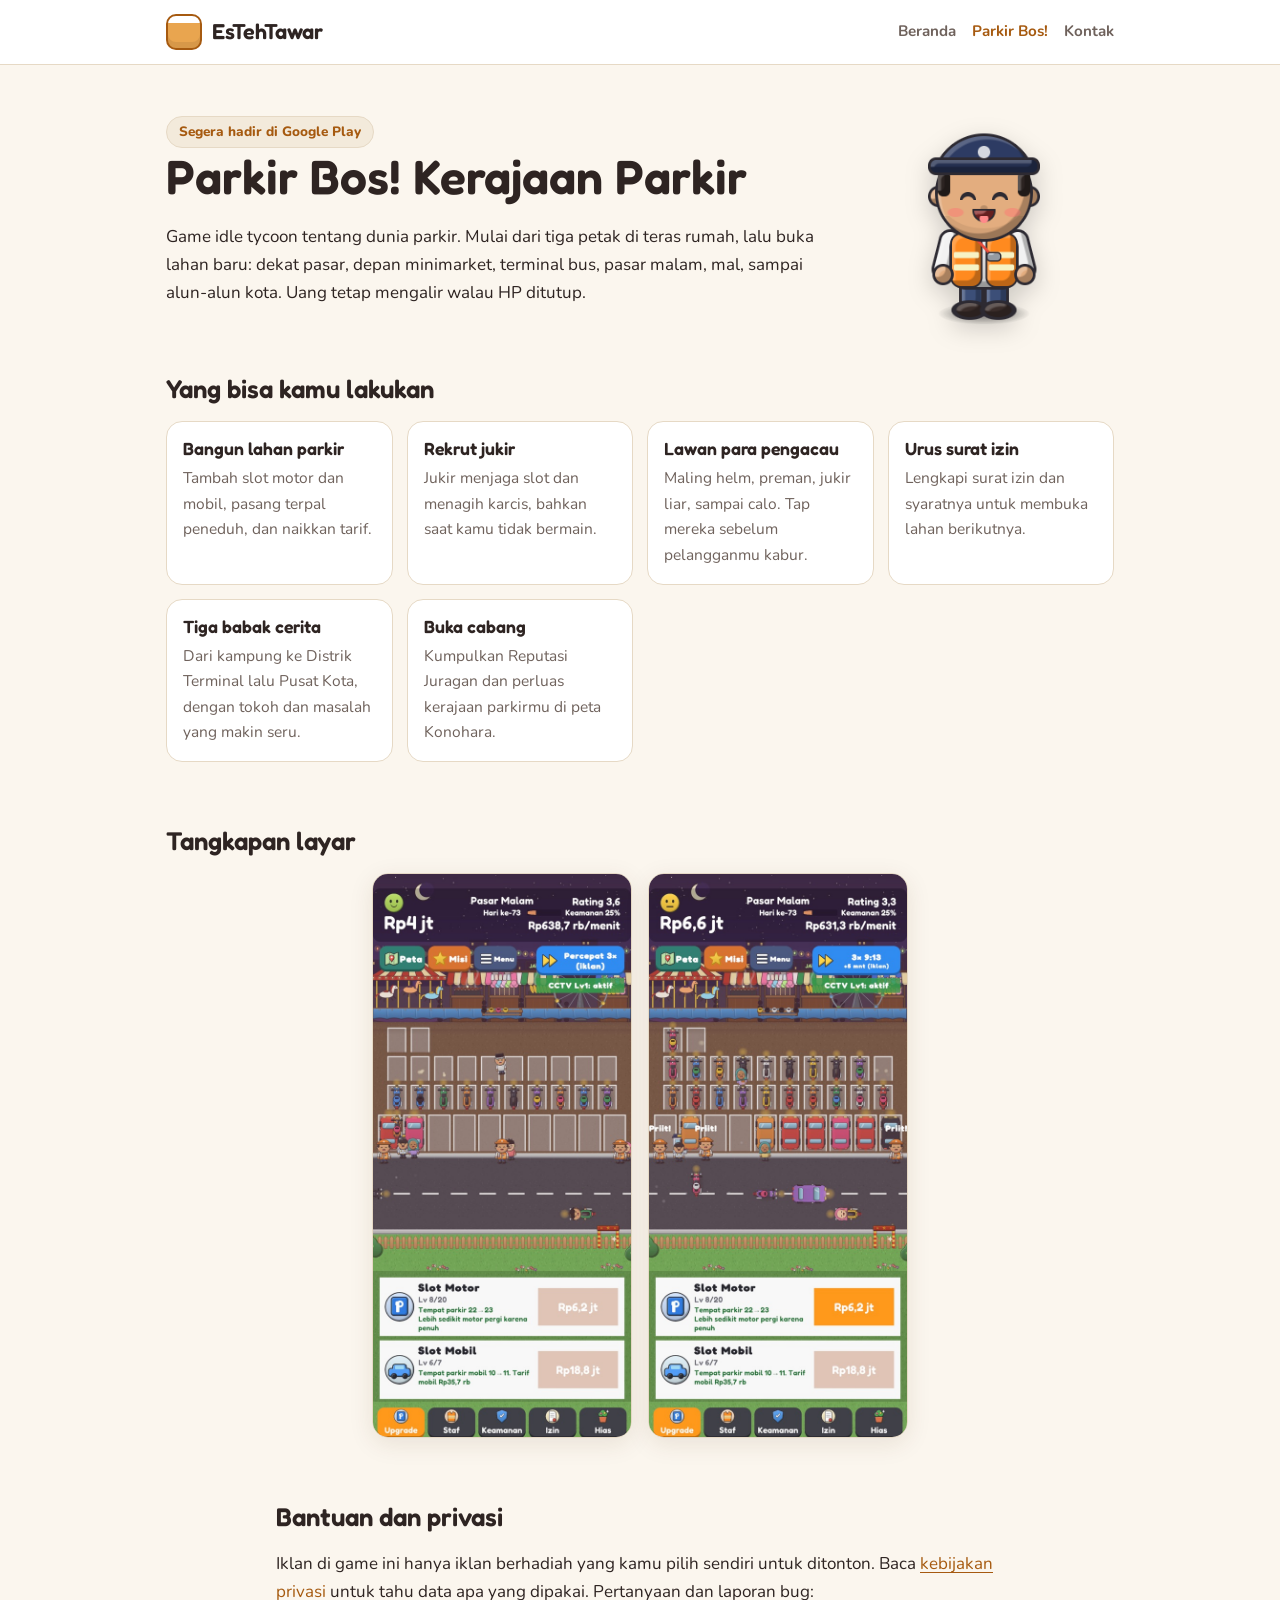
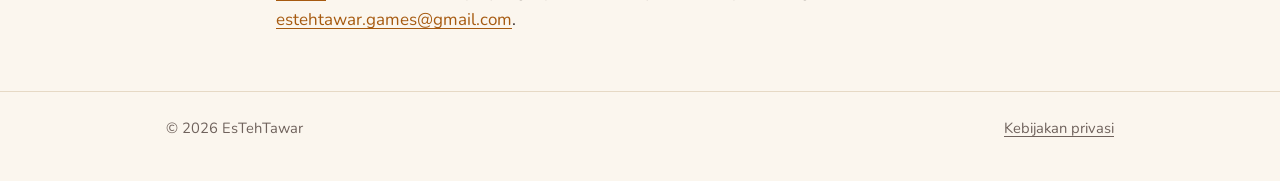
==== parkir-bos/index.html @ 8e44c147 "Website EsTehTawar: beranda, halaman Parkir Bos!, kebijakan privasi, app-ads.txt Co-Authored-By: Cla" ====
<!doctype html>
<html lang="id">
<head>
  <meta charset="utf-8">
  <meta name="viewport" content="width=device-width, initial-scale=1">
  <title>Parkir Bos! Kerajaan Parkir</title>
  <meta name="description" content="Game idle tycoon parkir dari EsTehTawar. Bangun kerajaan parkir dari teras rumah sampai alun-alun kota.">
  <link rel="icon" href="../img/coin.png">
  <link rel="preconnect" href="https://fonts.googleapis.com">
  <link rel="preconnect" href="https://fonts.gstatic.com" crossorigin>
  <link href="https://fonts.googleapis.com/css2?family=Fredoka:wght@500;600&family=Nunito:wght@400;700;800&display=swap" rel="stylesheet">
  <link rel="stylesheet" href="../style.css">
</head>
<body>
  <header class="site-header">
    <div class="wrap">
      <a class="brand" href="../"><span class="brand-mark" aria-hidden="true"></span>EsTehTawar</a>
      <nav class="nav">
        <a href="../">Beranda</a>
        <a href="./" aria-current="page">Parkir Bos!</a>
        <a href="mailto:estehtawar.games@gmail.com">Kontak</a>
      </nav>
    </div>
  </header>

  <main>
    <div class="wrap game-hero">
      <div>
        <span class="badge">Segera hadir di Google Play</span>
        <h1>Parkir Bos! Kerajaan Parkir</h1>
        <p>Game idle tycoon tentang dunia parkir. Mulai dari tiga petak di teras rumah, lalu buka lahan baru:
          dekat pasar, depan minimarket, terminal bus, pasar malam, mal, sampai alun-alun kota.
          Uang tetap mengalir walau HP ditutup.</p>
      </div>
      <img class="jukir" src="../img/jukir.png" width="180" height="240" alt="Jukir, tokoh Parkir Bos!">
    </div>

    <section>
      <div class="wrap">
        <h2>Yang bisa kamu lakukan</h2>
        <div class="features">
          <div class="feature"><h3>Bangun lahan parkir</h3><p>Tambah slot motor dan mobil, pasang terpal peneduh, dan naikkan tarif.</p></div>
          <div class="feature"><h3>Rekrut jukir</h3><p>Jukir menjaga slot dan menagih karcis, bahkan saat kamu tidak bermain.</p></div>
          <div class="feature"><h3>Lawan para pengacau</h3><p>Maling helm, preman, jukir liar, sampai calo. Tap mereka sebelum pelangganmu kabur.</p></div>
          <div class="feature"><h3>Urus surat izin</h3><p>Lengkapi surat izin dan syaratnya untuk membuka lahan berikutnya.</p></div>
          <div class="feature"><h3>Tiga babak cerita</h3><p>Dari kampung ke Distrik Terminal lalu Pusat Kota, dengan tokoh dan masalah yang makin seru.</p></div>
          <div class="feature"><h3>Buka cabang</h3><p>Kumpulkan Reputasi Juragan dan perluas kerajaan parkirmu di peta Konohara.</p></div>
        </div>
      </div>
    </section>

    <section>
      <div class="wrap">
        <h2>Tangkapan layar</h2>
        <div class="shots">
          <img src="../img/parkirbos-pasar-malam.jpg" width="540" height="1180" alt="Lahan Pasar Malam di malam hari" loading="lazy">
          <img src="../img/parkirbos-ramai.jpg" width="540" height="1180" alt="Pasar Malam ramai pengunjung" loading="lazy">
        </div>
      </div>
    </section>

    <section>
      <div class="wrap narrow">
        <h2>Bantuan dan privasi</h2>
        <p>Iklan di game ini hanya iklan berhadiah yang kamu pilih sendiri untuk ditonton. Baca
          <a href="privasi/">kebijakan privasi</a> untuk tahu data apa yang dipakai.
          Pertanyaan dan laporan bug: <a href="mailto:estehtawar.games@gmail.com">estehtawar.games@gmail.com</a>.</p>
      </div>
    </section>
  </main>

  <footer class="site-footer">
    <div class="wrap">
      <span>© 2026 EsTehTawar</span>
      <span><a href="privasi/">Kebijakan privasi</a></span>
    </div>
  </footer>
</body>
</html>
---- style.css ----
/* EsTehTawar: gaya bersama semua halaman. Warna es teh: amber teh, putih es, hijau daun. */
:root {
  --bg: #fbf6ee;
  --surface: #ffffff;
  --surface-2: #f3eadb;
  --text: #2e2422;
  --muted: #6f625c;
  --tea: #c8741f;
  --tea-strong: #a65a10;
  --leaf: #2f8f5b;
  --line: #e6d9c5;
  --shadow: 0 6px 24px rgba(80, 50, 20, 0.10);
  color-scheme: light;
}

@media (prefers-color-scheme: dark) {
  :root:not([data-theme="light"]) {
    --bg: #1c1715;
    --surface: #262019;
    --surface-2: #2f271f;
    --text: #f4ece4;
    --muted: #b9aca2;
    --tea: #f0a24c;
    --tea-strong: #ffb766;
    --leaf: #5cc58a;
    --line: #3d3329;
    --shadow: 0 6px 24px rgba(0, 0, 0, 0.35);
    color-scheme: dark;
  }
}

:root[data-theme="dark"] {
  --bg: #1c1715;
  --surface: #262019;
  --surface-2: #2f271f;
  --text: #f4ece4;
  --muted: #b9aca2;
  --tea: #f0a24c;
  --tea-strong: #ffb766;
  --leaf: #5cc58a;
  --line: #3d3329;
  --shadow: 0 6px 24px rgba(0, 0, 0, 0.35);
  color-scheme: dark;
}

* { box-sizing: border-box; }

html { -webkit-text-size-adjust: 100%; }

body {
  margin: 0;
  background: var(--bg);
  color: var(--text);
  font-family: "Nunito", system-ui, -apple-system, "Segoe UI", Roboto, sans-serif;
  font-size: 17px;
  line-height: 1.65;
}

h1, h2, h3, .brand {
  font-family: "Fredoka", "Nunito", system-ui, sans-serif;
  line-height: 1.2;
  font-weight: 600;
}

a { color: var(--tea-strong); text-underline-offset: 3px; }
a:hover { color: var(--tea); }

img { max-width: 100%; height: auto; display: block; }

.wrap { width: 100%; max-width: 980px; margin: 0 auto; padding: 0 16px; }
.narrow { max-width: 760px; }

/* Kepala halaman */
.site-header { border-bottom: 1px solid var(--line); background: var(--surface); }
.site-header .wrap { display: flex; align-items: center; justify-content: space-between; gap: 12px; min-height: 64px; flex-wrap: wrap; }
.brand { display: flex; align-items: center; gap: 10px; font-size: 1.35rem; color: var(--text); text-decoration: none; }
.brand-mark {
  width: 36px; height: 36px; border-radius: 10px; flex: none;
  background: linear-gradient(180deg, #fff 0 22%, #e9a54f 22% 100%);
  border: 2px solid var(--tea-strong);
  box-shadow: inset 0 -6px 0 rgba(0, 0, 0, 0.08);
}
.nav { display: flex; flex-wrap: wrap; gap: 4px 16px; font-weight: 700; font-size: 0.95rem; }
.nav a { color: var(--muted); text-decoration: none; }
.nav a:hover, .nav a[aria-current="page"] { color: var(--tea-strong); }

/* Bagian utama */
.hero { padding-top: 56px; padding-bottom: 40px; }
.hero h1 { font-size: clamp(2rem, 6vw, 3.2rem); margin: 0 0 12px; }
.hero p { font-size: 1.1rem; color: var(--muted); max-width: 620px; margin: 0; }
.eyebrow { display: inline-block; font-weight: 800; font-size: 0.8rem; letter-spacing: 0.08em; text-transform: uppercase; color: var(--leaf); margin-bottom: 10px; }

section { padding: 24px 0 40px; }
section h2 { font-size: 1.6rem; margin: 0 0 16px; }

/* Kartu game */
.game-card {
  display: grid; grid-template-columns: 200px 1fr; gap: 24px; align-items: center;
  background: var(--surface); border: 1px solid var(--line); border-radius: 20px; padding: 20px; box-shadow: var(--shadow);
}
.game-card .shot { border-radius: 14px; overflow: hidden; border: 1px solid var(--line); }
.game-card h3 { font-size: 1.5rem; margin: 0 0 6px; }
.game-card p { margin: 0 0 14px; color: var(--muted); }

.badge {
  display: inline-block; padding: 4px 12px; border-radius: 999px; font-size: 0.85rem; font-weight: 800;
  background: var(--surface-2); color: var(--tea-strong); border: 1px solid var(--line);
}

.btn {
  display: inline-block; padding: 10px 18px; border-radius: 12px; font-weight: 800; text-decoration: none;
  background: var(--tea); color: #fff; border: 2px solid var(--tea-strong);
}
.btn:hover { background: var(--tea-strong); color: #fff; }
.btn.ghost { background: transparent; color: var(--tea-strong); }
.actions { display: flex; flex-wrap: wrap; gap: 10px; }

/* Halaman game */
.game-hero { display: grid; grid-template-columns: 1fr 260px; gap: 32px; align-items: center; padding-top: 48px; padding-bottom: 24px; }
.game-hero h1 { font-size: clamp(2rem, 6vw, 3rem); margin: 0 0 10px; }
.game-hero .jukir { width: 160px; margin: 0 auto; filter: drop-shadow(0 8px 12px rgba(0, 0, 0, 0.18)); }
.features { display: grid; grid-template-columns: repeat(auto-fit, minmax(min(220px, 100%), 1fr)); gap: 14px; }
.feature { background: var(--surface); border: 1px solid var(--line); border-radius: 16px; padding: 16px; }
.feature h3 { margin: 0 0 6px; font-size: 1.1rem; }
.feature p { margin: 0; color: var(--muted); font-size: 0.97rem; }
.shots { display: grid; grid-template-columns: repeat(auto-fit, minmax(min(200px, 100%), 260px)); gap: 16px; justify-content: center; }
.shots img { border-radius: 16px; border: 1px solid var(--line); box-shadow: var(--shadow); }

/* Halaman teks (kebijakan privasi) */
.doc { padding-top: 40px; padding-bottom: 56px; }
.doc h1 { font-size: clamp(1.8rem, 5vw, 2.4rem); margin: 0 0 8px; }
.doc h2 { font-size: 1.3rem; margin: 32px 0 8px; }
.doc .meta { color: var(--muted); margin: 0 0 24px; }
.doc ul { padding-left: 1.2em; }
.doc li { margin: 4px 0; }
.doc hr { border: none; border-top: 1px solid var(--line); margin: 40px 0; }
.lang-switch { display: inline-flex; gap: 8px; margin-bottom: 20px; }

/* Kaki halaman */
.site-footer { border-top: 1px solid var(--line); padding: 24px 0 40px; color: var(--muted); font-size: 0.92rem; }
.site-footer .wrap { display: flex; flex-wrap: wrap; justify-content: space-between; gap: 12px; }
.site-footer a { color: var(--muted); }

@media (max-width: 640px) {
  .game-card { grid-template-columns: 1fr; }
  .game-card .shot { max-width: 220px; }
  .game-hero { grid-template-columns: 1fr; padding-top: 32px; }
  .game-hero .jukir { width: 120px; order: -1; margin: 0; }
  .hero { padding-top: 40px; }
  .site-header .wrap { padding-top: 10px; padding-bottom: 10px; }
  .nav { gap: 4px 14px; font-size: 0.9rem; }
  .shots { grid-template-columns: 1fr 1fr; }
}
body { overflow-wrap: anywhere; }
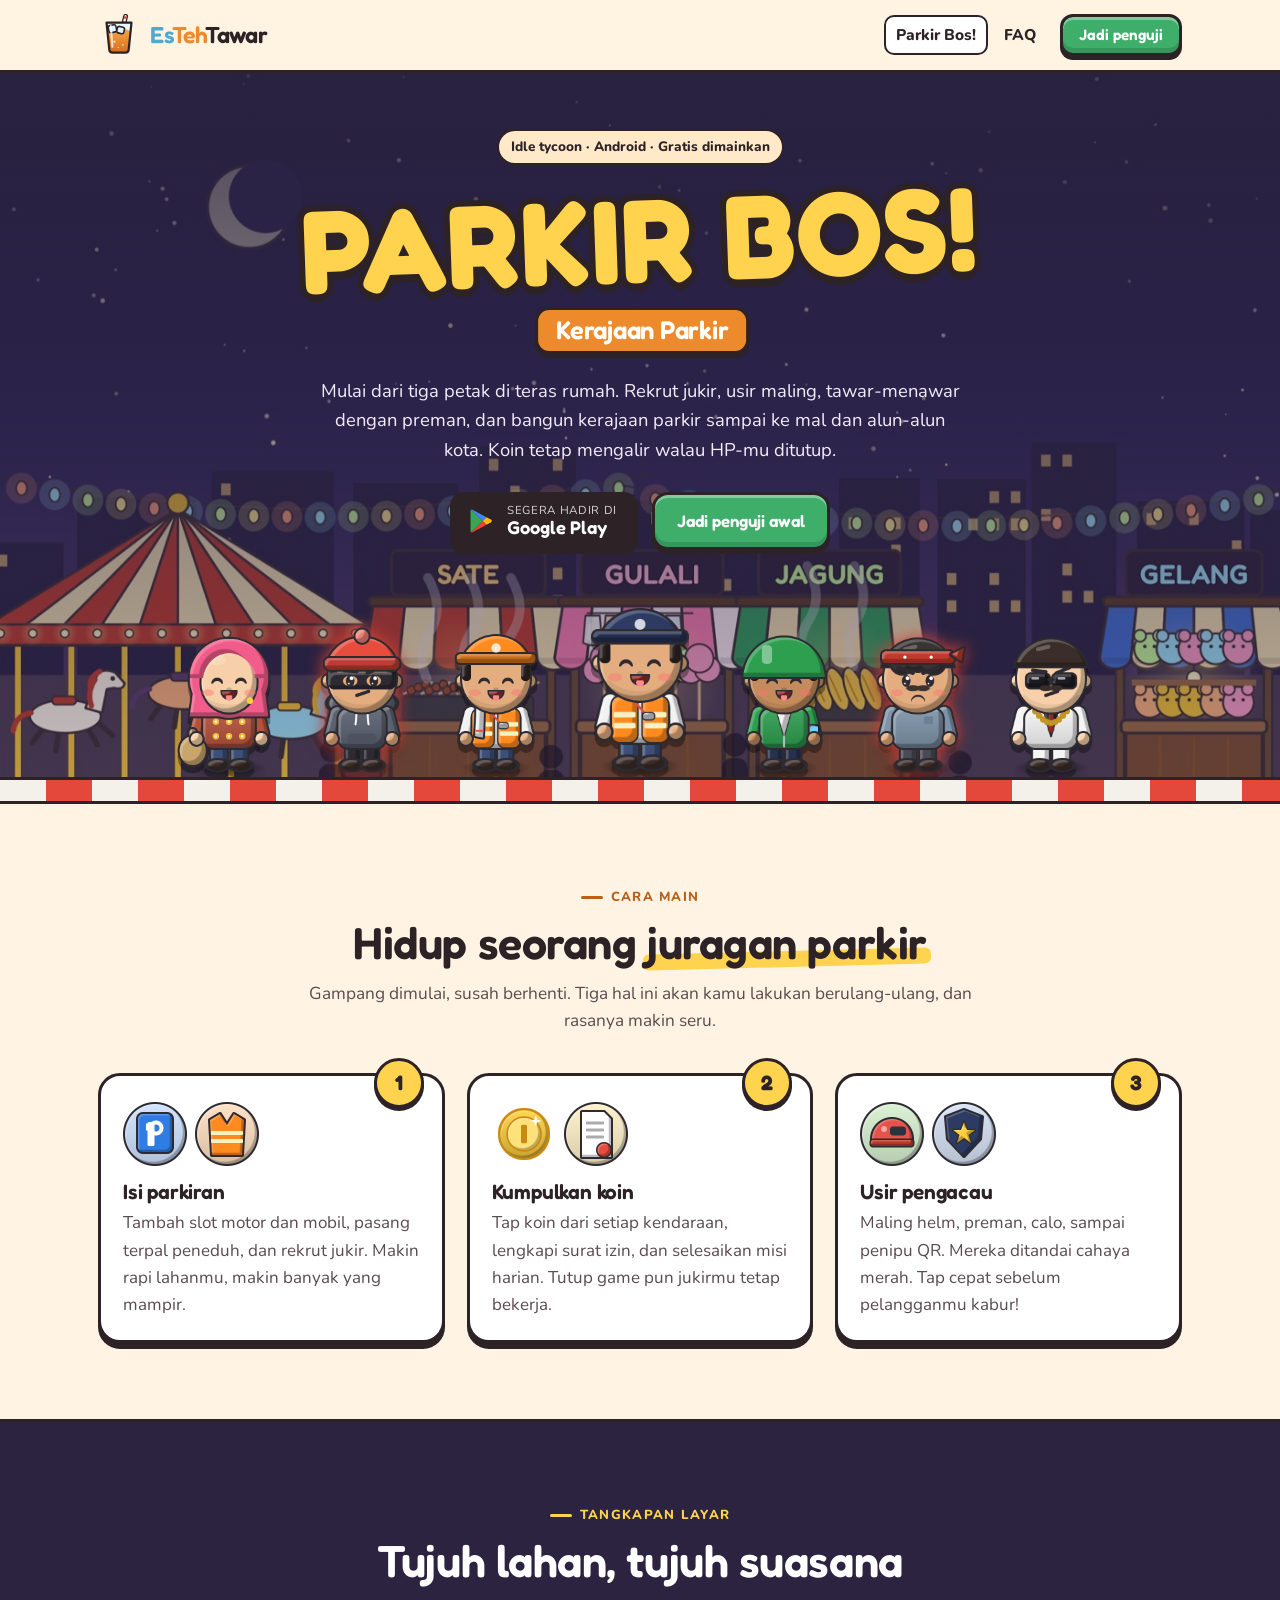
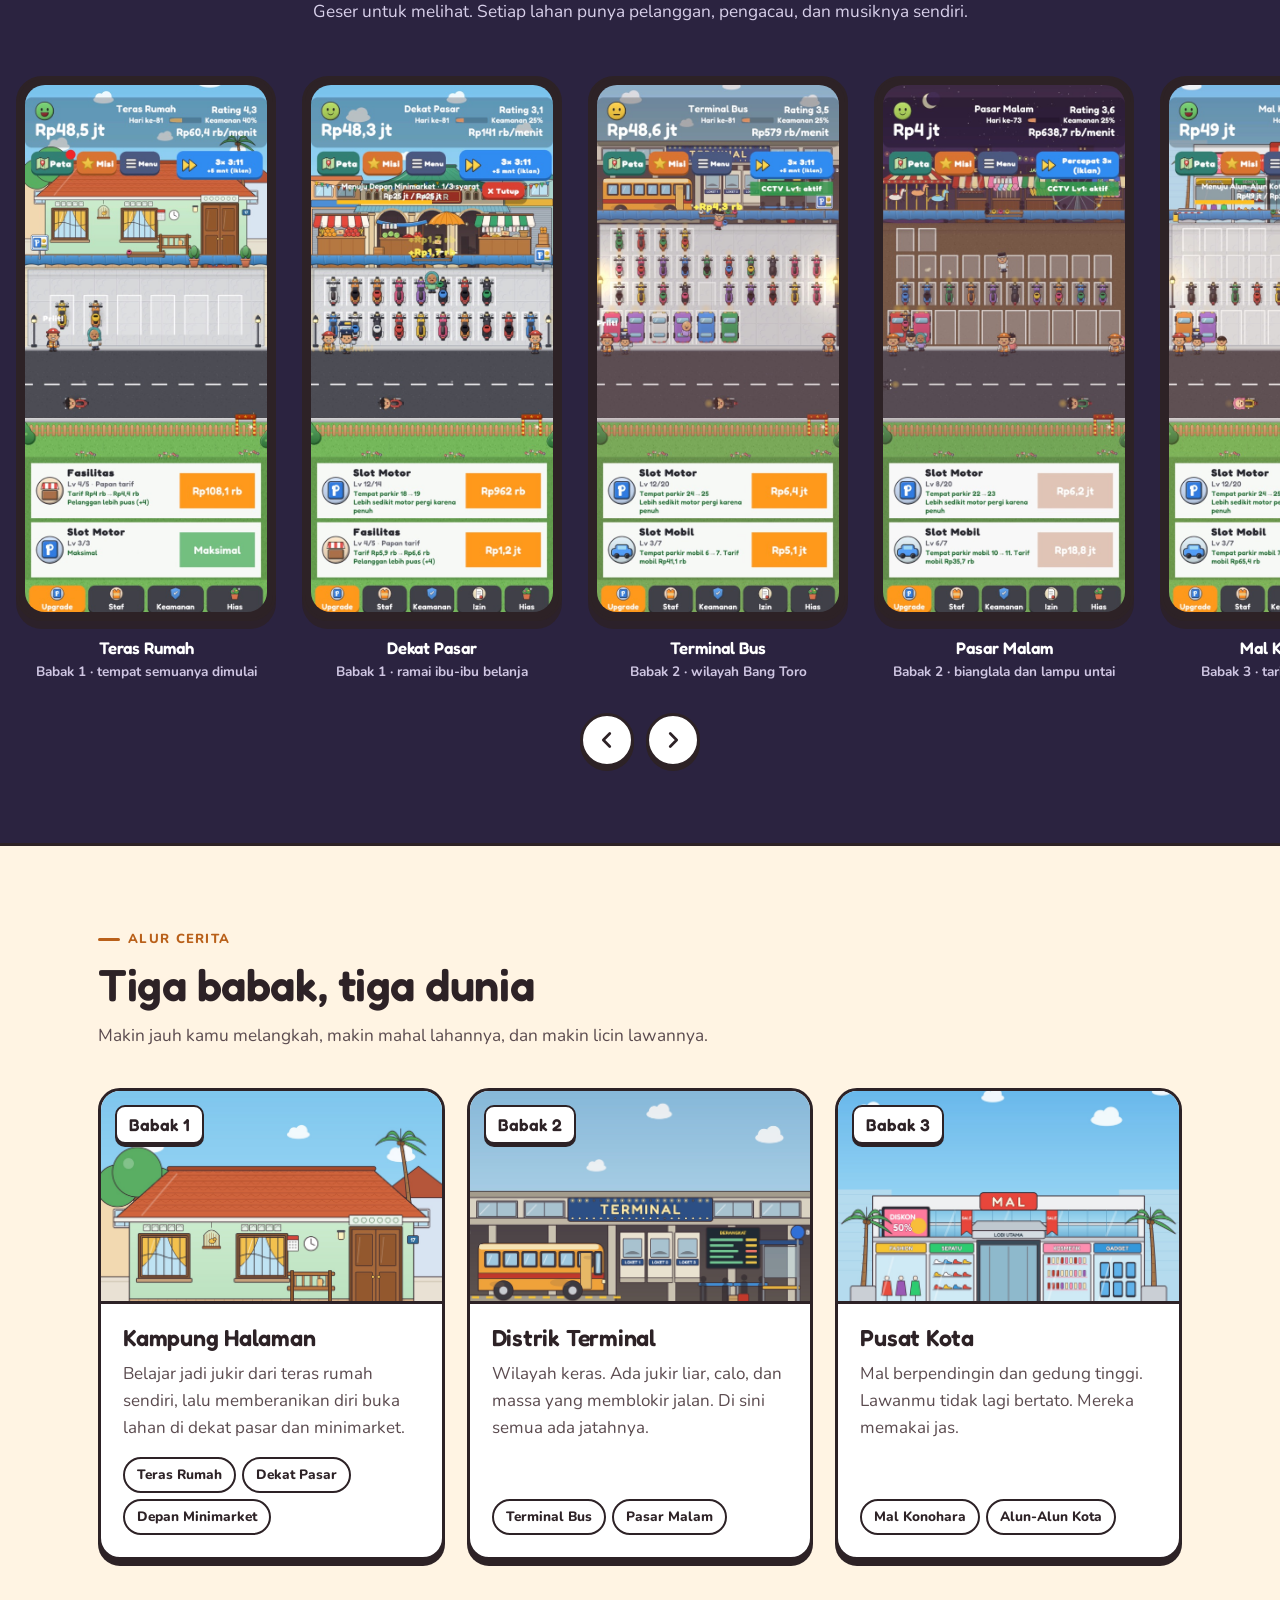
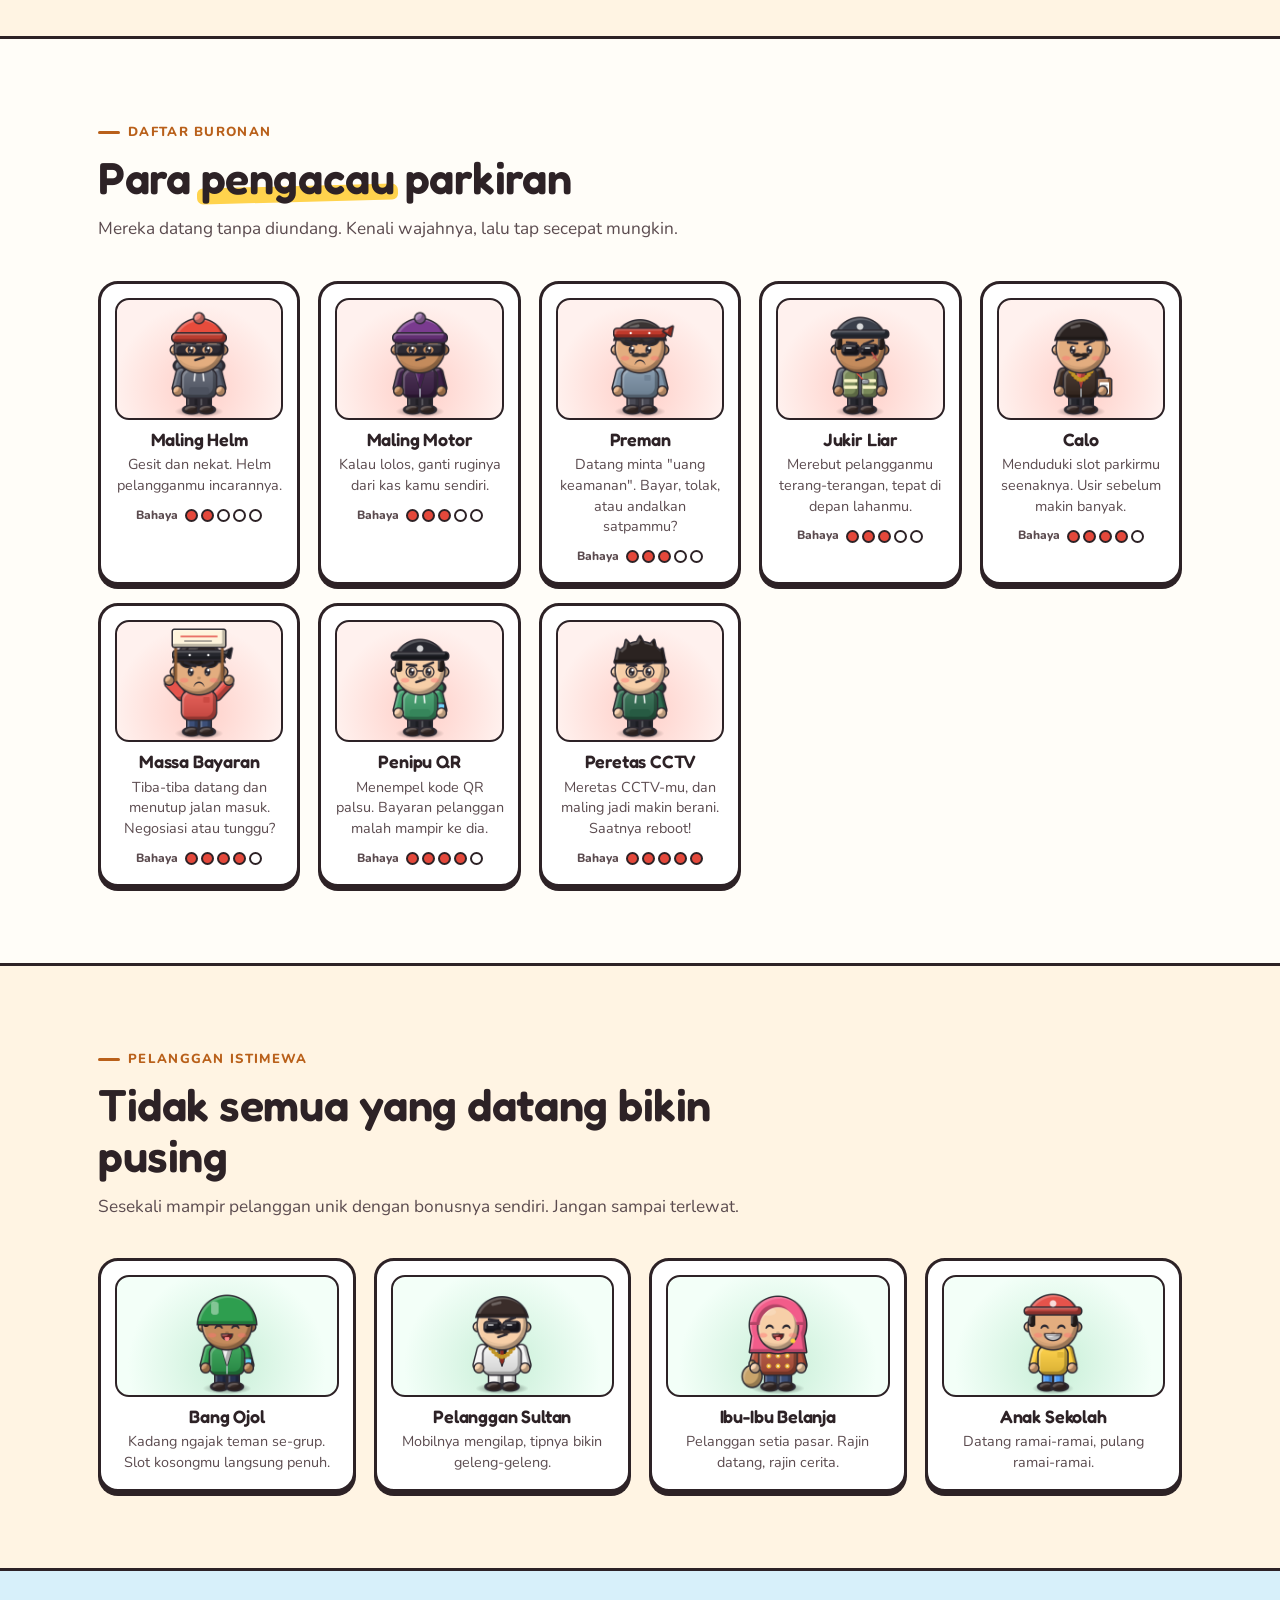
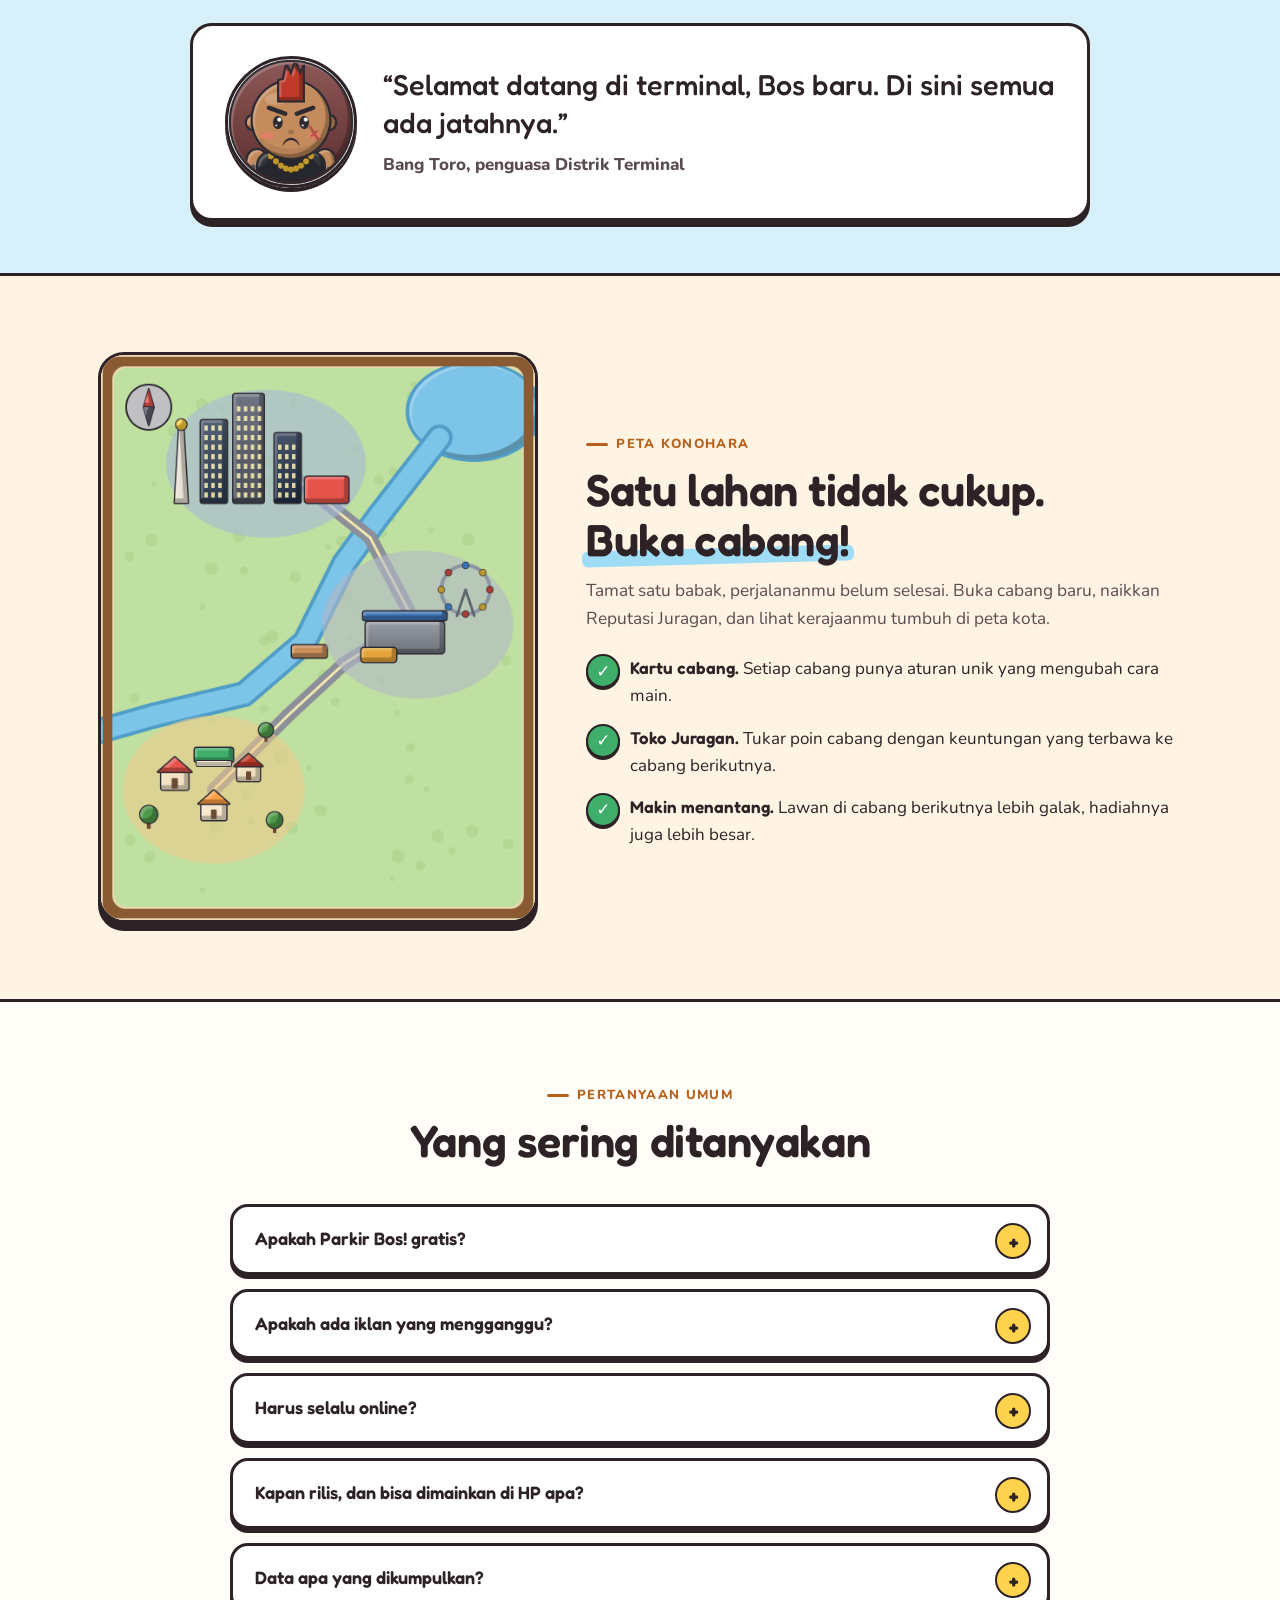
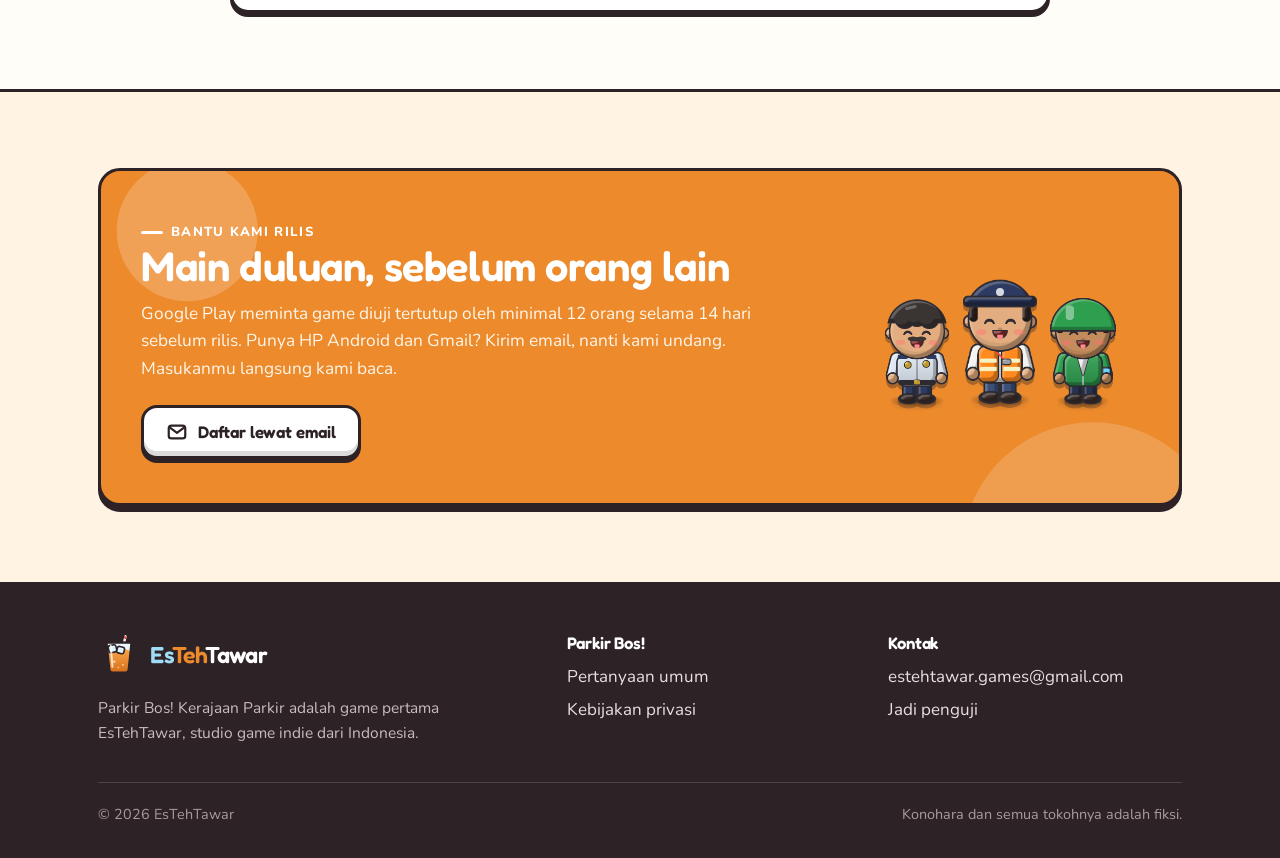
==== commit 70e59493: "Desain ulang website: logo es teh, diorama interaktif (tap maling), halaman game lengkap (galeri, ba" ====
--- a/parkir-bos/index.html
+++ b/parkir-bos/index.html
@@ -3,77 +3,294 @@
 <head>
   <meta charset="utf-8">
   <meta name="viewport" content="width=device-width, initial-scale=1">
+  <meta name="color-scheme" content="light">
   <title>Parkir Bos! Kerajaan Parkir</title>
-  <meta name="description" content="Game idle tycoon parkir dari EsTehTawar. Bangun kerajaan parkir dari teras rumah sampai alun-alun kota.">
-  <link rel="icon" href="../img/coin.png">
+  <meta name="description" content="Game idle tycoon parkir dari EsTehTawar. Rekrut jukir, usir maling helm, hadapi preman dan calo, dan bangun kerajaan parkir dari teras rumah sampai alun-alun kota.">
+  <meta property="og:title" content="Parkir Bos! Kerajaan Parkir">
+  <meta property="og:description" content="Dari tiga petak di teras, jadi raja parkir se-Konohara. Segera hadir di Google Play.">
+  <meta property="og:image" content="https://estehtawar-games.github.io/img/og.jpg">
+  <meta property="og:url" content="https://estehtawar-games.github.io/parkir-bos/">
+  <meta name="theme-color" content="#2b2340">
+  <link rel="icon" href="../img/logo.svg" type="image/svg+xml">
   <link rel="preconnect" href="https://fonts.googleapis.com">
   <link rel="preconnect" href="https://fonts.gstatic.com" crossorigin>
-  <link href="https://fonts.googleapis.com/css2?family=Fredoka:wght@500;600&family=Nunito:wght@400;700;800&display=swap" rel="stylesheet">
+  <link href="https://fonts.googleapis.com/css2?family=Fredoka:wght@500;600;700&family=Nunito:wght@400;700;800&display=swap" rel="stylesheet">
   <link rel="stylesheet" href="../style.css">
+  <script>document.documentElement.classList.add("js");</script>
 </head>
 <body>
+  <a class="skip" href="#isi">Lewati ke isi</a>
+
   <header class="site-header">
     <div class="wrap">
-      <a class="brand" href="../"><span class="brand-mark" aria-hidden="true"></span>EsTehTawar</a>
-      <nav class="nav">
-        <a href="../">Beranda</a>
+      <a class="logo" href="../" aria-label="EsTehTawar, beranda">
+        <img src="../img/logo.svg" width="42" height="42" alt="">
+        <span class="wordmark"><span class="es">Es</span><span class="teh">Teh</span>Tawar</span>
+      </a>
+      <nav class="nav" aria-label="Menu utama">
         <a href="./" aria-current="page">Parkir Bos!</a>
-        <a href="mailto:estehtawar.games@gmail.com">Kontak</a>
+        <a class="hide-sm" href="#faq">FAQ</a>
+        <a class="btn small green" href="#penguji">Jadi penguji</a>
       </nav>
     </div>
   </header>
 
-  <main>
-    <div class="wrap game-hero">
-      <div>
-        <span class="badge">Segera hadir di Google Play</span>
-        <h1>Parkir Bos! Kerajaan Parkir</h1>
-        <p>Game idle tycoon tentang dunia parkir. Mulai dari tiga petak di teras rumah, lalu buka lahan baru:
-          dekat pasar, depan minimarket, terminal bus, pasar malam, mal, sampai alun-alun kota.
-          Uang tetap mengalir walau HP ditutup.</p>
-      </div>
-      <img class="jukir" src="../img/jukir.png" width="180" height="240" alt="Jukir, tokoh Parkir Bos!">
-    </div>
-
-    <section>
-      <div class="wrap">
-        <h2>Yang bisa kamu lakukan</h2>
-        <div class="features">
-          <div class="feature"><h3>Bangun lahan parkir</h3><p>Tambah slot motor dan mobil, pasang terpal peneduh, dan naikkan tarif.</p></div>
-          <div class="feature"><h3>Rekrut jukir</h3><p>Jukir menjaga slot dan menagih karcis, bahkan saat kamu tidak bermain.</p></div>
-          <div class="feature"><h3>Lawan para pengacau</h3><p>Maling helm, preman, jukir liar, sampai calo. Tap mereka sebelum pelangganmu kabur.</p></div>
-          <div class="feature"><h3>Urus surat izin</h3><p>Lengkapi surat izin dan syaratnya untuk membuka lahan berikutnya.</p></div>
-          <div class="feature"><h3>Tiga babak cerita</h3><p>Dari kampung ke Distrik Terminal lalu Pusat Kota, dengan tokoh dan masalah yang makin seru.</p></div>
-          <div class="feature"><h3>Buka cabang</h3><p>Kumpulkan Reputasi Juragan dan perluas kerajaan parkirmu di peta Konohara.</p></div>
-        </div>
-      </div>
-    </section>
-
-    <section>
-      <div class="wrap">
-        <h2>Tangkapan layar</h2>
-        <div class="shots">
-          <img src="../img/parkirbos-pasar-malam.jpg" width="540" height="1180" alt="Lahan Pasar Malam di malam hari" loading="lazy">
-          <img src="../img/parkirbos-ramai.jpg" width="540" height="1180" alt="Pasar Malam ramai pengunjung" loading="lazy">
-        </div>
-      </div>
-    </section>
-
-    <section>
-      <div class="wrap narrow">
-        <h2>Bantuan dan privasi</h2>
-        <p>Iklan di game ini hanya iklan berhadiah yang kamu pilih sendiri untuk ditonton. Baca
-          <a href="privasi/">kebijakan privasi</a> untuk tahu data apa yang dipakai.
-          Pertanyaan dan laporan bug: <a href="mailto:estehtawar.games@gmail.com">estehtawar.games@gmail.com</a>.</p>
+  <main id="isi">
+    <!-- ===== Hero game ===== -->
+    <section class="game-hero">
+      <div class="wrap">
+        <span class="chip tea">Idle tycoon · Android · Gratis dimainkan</span>
+        <h1 class="title-lockup">
+          <span class="big">PARKIR BOS!</span>
+          <span class="sub">Kerajaan Parkir</span>
+        </h1>
+        <p class="lead">Mulai dari tiga petak di teras rumah. Rekrut jukir, usir maling, tawar-menawar dengan preman, dan bangun kerajaan
+          parkir sampai ke mal dan alun-alun kota. Koin tetap mengalir walau HP-mu ditutup.</p>
+        <div class="actions">
+          <span class="play-badge" role="img" aria-label="Segera hadir di Google Play">
+            <svg viewBox="0 0 24 24" aria-hidden="true"><path fill="#34a853" d="M3.6 2.3 13.4 12l-9.8 9.7c-.4-.2-.6-.7-.6-1.2V3.5c0-.5.2-1 .6-1.2Z"/><path fill="#fbbc04" d="m16.7 8.8-3.3 3.2 3.3 3.2 3.8-2.1c1-.6 1-1.7 0-2.3Z"/><path fill="#4285f4" d="M3.6 2.3c.3-.2.8-.2 1.2 0l11.9 6.5-3.3 3.2Z"/><path fill="#ea4335" d="m13.4 12 3.3 3.2-11.9 6.5c-.4.2-.9.2-1.2 0Z"/></svg>
+            <span><small>Segera hadir di</small><strong>Google Play</strong></span>
+          </span>
+          <a class="btn green" href="#penguji">Jadi penguji awal</a>
+        </div>
+        <div class="lineup" aria-hidden="true">
+          <img class="sprite" src="../img/sprites/uc_ibu.png" alt="">
+          <img class="sprite villain" src="../img/sprites/thief_helmet.png" alt="">
+          <img class="sprite" src="../img/sprites/jukir_2.png" alt="">
+          <img class="sprite" src="../img/sprites/jukir_1.png" alt="" style="width:clamp(56px,12.5vw,140px)">
+          <img class="sprite" src="../img/sprites/uc_ojol.png" alt="">
+          <img class="sprite villain" src="../img/sprites/thug_1.png" alt="">
+          <img class="sprite" src="../img/sprites/uc_vip.png" alt="">
+        </div>
+      </div>
+      <div class="curb"></div>
+    </section>
+
+    <!-- ===== Cara main ===== -->
+    <section class="section">
+      <div class="wrap">
+        <div class="section-head center reveal">
+          <span class="eyebrow">Cara main</span>
+          <h2>Hidup seorang <span class="mark">juragan parkir</span></h2>
+          <p>Gampang dimulai, susah berhenti. Tiga hal ini akan kamu lakukan berulang-ulang, dan rasanya makin seru.</p>
+        </div>
+        <div class="steps">
+          <article class="card step reveal">
+            <div class="ico"><img class="sprite" src="../img/sprites/upg_slots.png" alt=""><img class="sprite" src="../img/sprites/upg_jukir.png" alt=""></div>
+            <h3>Isi parkiran</h3>
+            <p>Tambah slot motor dan mobil, pasang terpal peneduh, dan rekrut jukir. Makin rapi lahanmu, makin banyak yang mampir.</p>
+          </article>
+          <article class="card step reveal">
+            <div class="ico"><img class="sprite" src="../img/sprites/coin.png" alt="" style="width:56px;height:56px;margin:4px"><img class="sprite" src="../img/sprites/upg_permit.png" alt=""></div>
+            <h3>Kumpulkan koin</h3>
+            <p>Tap koin dari setiap kendaraan, lengkapi surat izin, dan selesaikan misi harian. Tutup game pun jukirmu tetap bekerja.</p>
+          </article>
+          <article class="card step reveal">
+            <div class="ico"><img class="sprite" src="../img/sprites/upg_helmet.png" alt=""><img class="sprite" src="../img/sprites/upg_guard.png" alt=""></div>
+            <h3>Usir pengacau</h3>
+            <p>Maling helm, preman, calo, sampai penipu QR. Mereka ditandai cahaya merah. Tap cepat sebelum pelangganmu kabur!</p>
+          </article>
+        </div>
+      </div>
+    </section>
+
+    <!-- ===== Galeri ===== -->
+    <section class="section bg-night" data-gallery>
+      <div class="wrap">
+        <div class="section-head center reveal">
+          <span class="eyebrow">Tangkapan layar</span>
+          <h2>Tujuh lahan, tujuh suasana</h2>
+          <p>Geser untuk melihat. Setiap lahan punya pelanggan, pengacau, dan musiknya sendiri.</p>
+        </div>
+      </div>
+      <div class="gallery-track" tabindex="0" aria-label="Galeri tangkapan layar">
+        <figure><div class="phone"><img src="../img/shots/teras_rumah.jpg" width="1080" height="2350" alt="Lahan Teras Rumah" loading="lazy"></div><figcaption>Teras Rumah<small>Babak 1 · tempat semuanya dimulai</small></figcaption></figure>
+        <figure><div class="phone"><img src="../img/shots/dekat_pasar.jpg" width="1080" height="2350" alt="Lahan Dekat Pasar" loading="lazy"></div><figcaption>Dekat Pasar<small>Babak 1 · ramai ibu-ibu belanja</small></figcaption></figure>
+        <figure><div class="phone"><img src="../img/shots/terminal_bus.jpg" width="1080" height="2350" alt="Lahan Terminal Bus" loading="lazy"></div><figcaption>Terminal Bus<small>Babak 2 · wilayah Bang Toro</small></figcaption></figure>
+        <figure><div class="phone"><img src="../img/shots/pasar_malam.jpg" width="1080" height="2350" alt="Lahan Pasar Malam" loading="lazy"></div><figcaption>Pasar Malam<small>Babak 2 · bianglala dan lampu untai</small></figcaption></figure>
+        <figure><div class="phone"><img src="../img/shots/mal_konohara.jpg" width="1080" height="2350" alt="Lahan Mal Konohara" loading="lazy"></div><figcaption>Mal Konohara<small>Babak 3 · tarifnya bikin kaget</small></figcaption></figure>
+        <figure><div class="phone"><img src="../img/shots/alun_alun.jpg" width="1080" height="2350" alt="Lahan Alun-Alun Kota" loading="lazy"></div><figcaption>Alun-Alun Kota<small>Babak 3 · puncak kekuasaan</small></figcaption></figure>
+        <figure><div class="phone"><img src="../img/shots/map.jpg" width="1080" height="2350" alt="Layar Peta Kerajaan" loading="lazy"></div><figcaption>Peta Kerajaan<small>Lihat semua cabangmu</small></figcaption></figure>
+      </div>
+      <div class="gallery-nav">
+        <button type="button" data-dir="-1" aria-label="Sebelumnya"><svg viewBox="0 0 24 24" fill="none" stroke="currentColor" stroke-width="3" stroke-linecap="round" stroke-linejoin="round" aria-hidden="true"><path d="M15 5l-7 7 7 7"/></svg></button>
+        <button type="button" data-dir="1" aria-label="Berikutnya"><svg viewBox="0 0 24 24" fill="none" stroke="currentColor" stroke-width="3" stroke-linecap="round" stroke-linejoin="round" aria-hidden="true"><path d="M9 5l7 7-7 7"/></svg></button>
+      </div>
+    </section>
+
+    <!-- ===== Tiga babak ===== -->
+    <section class="section">
+      <div class="wrap">
+        <div class="section-head reveal">
+          <span class="eyebrow">Alur cerita</span>
+          <h2>Tiga babak, tiga dunia</h2>
+          <p>Makin jauh kamu melangkah, makin mahal lahannya, dan makin licin lawannya.</p>
+        </div>
+        <div class="acts">
+          <article class="card act reveal">
+            <div class="pic" style="background-image:url('../img/bg/teras_rumah.jpg')"><span class="num">Babak 1</span></div>
+            <div class="txt">
+              <h3>Kampung Halaman</h3>
+              <p>Belajar jadi jukir dari teras rumah sendiri, lalu memberanikan diri buka lahan di dekat pasar dan minimarket.</p>
+              <div class="lots"><span class="chip">Teras Rumah</span><span class="chip">Dekat Pasar</span><span class="chip">Depan Minimarket</span></div>
+            </div>
+          </article>
+          <article class="card act reveal">
+            <div class="pic" style="background-image:url('../img/bg/terminal_bus.jpg')"><span class="num">Babak 2</span></div>
+            <div class="txt">
+              <h3>Distrik Terminal</h3>
+              <p>Wilayah keras. Ada jukir liar, calo, dan massa yang memblokir jalan. Di sini semua ada jatahnya.</p>
+              <div class="lots"><span class="chip">Terminal Bus</span><span class="chip">Pasar Malam</span></div>
+            </div>
+          </article>
+          <article class="card act reveal">
+            <div class="pic" style="background-image:url('../img/bg/mal_konohara.jpg')"><span class="num">Babak 3</span></div>
+            <div class="txt">
+              <h3>Pusat Kota</h3>
+              <p>Mal berpendingin dan gedung tinggi. Lawanmu tidak lagi bertato. Mereka memakai jas.</p>
+              <div class="lots"><span class="chip">Mal Konohara</span><span class="chip">Alun-Alun Kota</span></div>
+            </div>
+          </article>
+        </div>
+      </div>
+    </section>
+
+    <!-- ===== Para pengacau ===== -->
+    <section class="section bg-paper">
+      <div class="wrap">
+        <div class="section-head reveal">
+          <span class="eyebrow">Daftar buronan</span>
+          <h2>Para <span class="mark">pengacau</span> parkiran</h2>
+          <p>Mereka datang tanpa diundang. Kenali wajahnya, lalu tap secepat mungkin.</p>
+        </div>
+        <div class="roster villains">
+          <article class="who reveal"><div class="portrait"><img class="sprite" src="../img/sprites/thief_helmet.png" alt=""></div><h4>Maling Helm</h4><p>Gesit dan nekat. Helm pelangganmu incarannya.</p><div class="danger" aria-label="Bahaya 2 dari 5"><span>Bahaya</span><i class="on"></i><i class="on"></i><i></i><i></i><i></i></div></article>
+          <article class="who reveal"><div class="portrait"><img class="sprite" src="../img/sprites/thief_motor.png" alt=""></div><h4>Maling Motor</h4><p>Kalau lolos, ganti ruginya dari kas kamu sendiri.</p><div class="danger" aria-label="Bahaya 3 dari 5"><span>Bahaya</span><i class="on"></i><i class="on"></i><i class="on"></i><i></i><i></i></div></article>
+          <article class="who reveal"><div class="portrait"><img class="sprite" src="../img/sprites/thug_1.png" alt=""></div><h4>Preman</h4><p>Datang minta "uang keamanan". Bayar, tolak, atau andalkan satpammu?</p><div class="danger" aria-label="Bahaya 3 dari 5"><span>Bahaya</span><i class="on"></i><i class="on"></i><i class="on"></i><i></i><i></i></div></article>
+          <article class="who reveal"><div class="portrait"><img class="sprite" src="../img/sprites/jukir_liar.png" alt=""></div><h4>Jukir Liar</h4><p>Merebut pelangganmu terang-terangan, tepat di depan lahanmu.</p><div class="danger" aria-label="Bahaya 3 dari 5"><span>Bahaya</span><i class="on"></i><i class="on"></i><i class="on"></i><i></i><i></i></div></article>
+          <article class="who reveal"><div class="portrait"><img class="sprite" src="../img/sprites/calo.png" alt=""></div><h4>Calo</h4><p>Menduduki slot parkirmu seenaknya. Usir sebelum makin banyak.</p><div class="danger" aria-label="Bahaya 4 dari 5"><span>Bahaya</span><i class="on"></i><i class="on"></i><i class="on"></i><i class="on"></i><i></i></div></article>
+          <article class="who reveal"><div class="portrait"><img class="sprite" src="../img/sprites/massa_1.png" alt=""></div><h4>Massa Bayaran</h4><p>Tiba-tiba datang dan menutup jalan masuk. Negosiasi atau tunggu?</p><div class="danger" aria-label="Bahaya 4 dari 5"><span>Bahaya</span><i class="on"></i><i class="on"></i><i class="on"></i><i class="on"></i><i></i></div></article>
+          <article class="who reveal"><div class="portrait"><img class="sprite" src="../img/sprites/qr_scammer.png" alt=""></div><h4>Penipu QR</h4><p>Menempel kode QR palsu. Bayaran pelanggan malah mampir ke dia.</p><div class="danger" aria-label="Bahaya 4 dari 5"><span>Bahaya</span><i class="on"></i><i class="on"></i><i class="on"></i><i class="on"></i><i></i></div></article>
+          <article class="who reveal"><div class="portrait"><img class="sprite" src="../img/sprites/hacker.png" alt=""></div><h4>Peretas CCTV</h4><p>Meretas CCTV-mu, dan maling jadi makin berani. Saatnya reboot!</p><div class="danger" aria-label="Bahaya 5 dari 5"><span>Bahaya</span><i class="on"></i><i class="on"></i><i class="on"></i><i class="on"></i><i class="on"></i></div></article>
+        </div>
+      </div>
+    </section>
+
+    <!-- ===== Pelanggan istimewa ===== -->
+    <section class="section">
+      <div class="wrap">
+        <div class="section-head reveal">
+          <span class="eyebrow">Pelanggan istimewa</span>
+          <h2>Tidak semua yang datang bikin pusing</h2>
+          <p>Sesekali mampir pelanggan unik dengan bonusnya sendiri. Jangan sampai terlewat.</p>
+        </div>
+        <div class="roster guests">
+          <article class="who reveal"><div class="portrait"><img class="sprite" src="../img/sprites/uc_ojol.png" alt=""></div><h4>Bang Ojol</h4><p>Kadang ngajak teman se-grup. Slot kosongmu langsung penuh.</p></article>
+          <article class="who reveal"><div class="portrait"><img class="sprite" src="../img/sprites/uc_vip.png" alt=""></div><h4>Pelanggan Sultan</h4><p>Mobilnya mengilap, tipnya bikin geleng-geleng.</p></article>
+          <article class="who reveal"><div class="portrait"><img class="sprite" src="../img/sprites/uc_ibu.png" alt=""></div><h4>Ibu-Ibu Belanja</h4><p>Pelanggan setia pasar. Rajin datang, rajin cerita.</p></article>
+          <article class="who reveal"><div class="portrait"><img class="sprite" src="../img/sprites/uc_anak.png" alt=""></div><h4>Anak Sekolah</h4><p>Datang ramai-ramai, pulang ramai-ramai.</p></article>
+        </div>
+      </div>
+    </section>
+
+    <!-- ===== Kutipan ===== -->
+    <section class="section tight bg-ice">
+      <div class="wrap">
+        <figure class="card quote reveal">
+          <img class="sprite" src="../img/sprites/portrait_toro.png" alt="Bang Toro">
+          <div>
+            <blockquote>“Selamat datang di terminal, Bos baru. Di sini semua ada jatahnya.”</blockquote>
+            <cite>Bang Toro, penguasa Distrik Terminal</cite>
+          </div>
+        </figure>
+      </div>
+    </section>
+
+    <!-- ===== Peta ===== -->
+    <section class="section">
+      <div class="wrap map-split">
+        <div class="map-frame reveal"><img src="../img/sprites/kingdom_map.png" width="1000" height="1300" alt="Peta Konohara dengan tiga distrik" loading="lazy"></div>
+        <div class="reveal">
+          <span class="eyebrow">Peta Konohara</span>
+          <h2 style="font-size:clamp(1.9rem,4.4vw,2.8rem);margin:10px 0 12px">Satu lahan tidak cukup. <span class="mark ice">Buka cabang!</span></h2>
+          <p style="color:var(--ink-soft);font-size:1.08rem">Tamat satu babak, perjalananmu belum selesai. Buka cabang baru, naikkan Reputasi Juragan, dan lihat
+            kerajaanmu tumbuh di peta kota.</p>
+          <ul class="ticks">
+            <li><span><b>Kartu cabang.</b> Setiap cabang punya aturan unik yang mengubah cara main.</span></li>
+            <li><span><b>Toko Juragan.</b> Tukar poin cabang dengan keuntungan yang terbawa ke cabang berikutnya.</span></li>
+            <li><span><b>Makin menantang.</b> Lawan di cabang berikutnya lebih galak, hadiahnya juga lebih besar.</span></li>
+          </ul>
+        </div>
+      </div>
+    </section>
+
+    <!-- ===== FAQ ===== -->
+    <section class="section bg-paper" id="faq">
+      <div class="wrap">
+        <div class="section-head center reveal">
+          <span class="eyebrow">Pertanyaan umum</span>
+          <h2>Yang sering ditanyakan</h2>
+        </div>
+        <div class="faq">
+          <details class="reveal"><summary>Apakah Parkir Bos! gratis?</summary><div><p>Ya, gratis dimainkan sampai tamat. Ada pembelian opsional (Kartu Juragan dan Hapus Iklan) untuk yang ingin mendukung kami, tapi tidak wajib untuk menikmati game.</p></div></details>
+          <details class="reveal"><summary>Apakah ada iklan yang mengganggu?</summary><div><p>Tidak ada iklan paksa. Iklan hanya muncul kalau kamu menekan tombol bertanda "(iklan)" untuk mendapat hadiah, misalnya mempercepat waktu atau menggandakan penghasilan.</p></div></details>
+          <details class="reveal"><summary>Harus selalu online?</summary><div><p>Tidak. Game bisa dimainkan tanpa internet, dan penghasilan tetap berjalan saat game ditutup. Internet hanya dibutuhkan untuk menonton iklan berhadiah dan pembelian.</p></div></details>
+          <details class="reveal"><summary>Kapan rilis, dan bisa dimainkan di HP apa?</summary><div><p>Saat ini dalam tahap uji tertutup di Google Play. Game berjalan di Android 7.1 ke atas. Mau main lebih dulu? <a href="#penguji">Daftar jadi penguji</a>.</p></div></details>
+          <details class="reveal"><summary>Data apa yang dikumpulkan?</summary><div><p>Kemajuan game tersimpan di HP-mu. Iklan, pembelian, dan laporan error diproses layanan Google. Detailnya ada di <a href="privasi/">kebijakan privasi</a>.</p></div></details>
+        </div>
+      </div>
+    </section>
+
+    <!-- ===== Ajakan penguji ===== -->
+    <section class="section" id="penguji">
+      <div class="wrap">
+        <div class="card cta reveal">
+          <div>
+            <span class="eyebrow" style="color:#fff">Bantu kami rilis</span>
+            <h2>Main duluan, sebelum orang lain</h2>
+            <p>Google Play meminta game diuji tertutup oleh minimal 12 orang selama 14 hari sebelum rilis. Punya HP Android dan Gmail?
+              Kirim email, nanti kami undang. Masukanmu langsung kami baca.</p>
+            <div class="actions">
+              <a class="btn white" href="mailto:estehtawar.games@gmail.com?subject=Daftar%20penguji%20Parkir%20Bos!&amp;body=Halo%20EsTehTawar%2C%20saya%20mau%20jadi%20penguji%20Parkir%20Bos!.%0A%0AEmail%20Gmail%20saya%20(untuk%20Google%20Play)%3A%20%0AMerek%20dan%20tipe%20HP%3A%20">
+                <svg viewBox="0 0 24 24" fill="none" stroke="currentColor" stroke-width="2.4" stroke-linecap="round" stroke-linejoin="round" aria-hidden="true"><rect x="3" y="5" width="18" height="14" rx="3"/><path d="m4 7 8 6 8-6"/></svg>
+                Daftar lewat email
+              </a>
+            </div>
+          </div>
+          <div class="crew" aria-hidden="true">
+            <img class="sprite" src="../img/sprites/guard_hendra.png" alt="">
+            <img class="sprite" src="../img/sprites/jukir_1.png" alt="">
+            <img class="sprite" src="../img/sprites/uc_ojol.png" alt="">
+          </div>
+        </div>
       </div>
     </section>
   </main>
 
   <footer class="site-footer">
     <div class="wrap">
-      <span>© 2026 EsTehTawar</span>
-      <span><a href="privasi/">Kebijakan privasi</a></span>
+      <div class="brand-col">
+        <a class="logo" href="../"><img src="../img/logo.svg" width="42" height="42" alt=""><span class="wordmark"><span class="es">Es</span><span class="teh">Teh</span>Tawar</span></a>
+        <p>Parkir Bos! Kerajaan Parkir adalah game pertama EsTehTawar, studio game indie dari Indonesia.</p>
+      </div>
+      <div>
+        <h4>Parkir Bos!</h4>
+        <ul>
+          <li><a href="#faq">Pertanyaan umum</a></li>
+          <li><a href="privasi/">Kebijakan privasi</a></li>
+        </ul>
+      </div>
+      <div>
+        <h4>Kontak</h4>
+        <ul>
+          <li><a href="mailto:estehtawar.games@gmail.com">estehtawar.games@gmail.com</a></li>
+          <li><a href="#penguji">Jadi penguji</a></li>
+        </ul>
+      </div>
+      <div class="bottom"><span>© <span data-year>2026</span> EsTehTawar</span><span>Konohara dan semua tokohnya adalah fiksi.</span></div>
     </div>
   </footer>
+
+  <script src="../main.js" defer></script>
 </body>
 </html>
--- a/style.css
+++ b/style.css
@@ -1,154 +1,498 @@
-/* EsTehTawar: gaya bersama semua halaman. Warna es teh: amber teh, putih es, hijau daun. */
+/* =========================================================================
+   EsTehTawar: gaya bersama semua halaman.
+   Bahasa visual mengikuti game Parkir Bos!: garis tepi gelap tebal, warna rata,
+   kilap, dan tombol "timbul". Warna es teh: amber teh, biru es, hijau daun.
+   ========================================================================= */
 :root {
-  --bg: #fbf6ee;
-  --surface: #ffffff;
-  --surface-2: #f3eadb;
-  --text: #2e2422;
-  --muted: #6f625c;
-  --tea: #c8741f;
-  --tea-strong: #a65a10;
-  --leaf: #2f8f5b;
-  --line: #e6d9c5;
-  --shadow: 0 6px 24px rgba(80, 50, 20, 0.10);
+  --ink: #2d2226;
+  --ink-soft: #5b4b4f;
+  --paper: #fffdf8;
+  --cream: #fff4e3;
+  --cream-2: #ffe9c9;
+  --tea: #ec8a2c;
+  --tea-dark: #b9601a;
+  --tea-light: #ffc57e;
+  --ice: #d7f0fa;
+  --ice-dark: #4fa9d1;
+  --sky: #9fdcf6;
+  --leaf: #3fae6a;
+  --leaf-dark: #2a7d4b;
+  --chili: #e4483b;
+  --sun: #ffd34d;
+  --night: #2b2340;
+  --radius: 22px;
+  --border: 3px solid var(--ink);
+  --pop: 0 6px 0 var(--ink);
+  --pop-sm: 0 4px 0 var(--ink);
   color-scheme: light;
 }
 
-@media (prefers-color-scheme: dark) {
-  :root:not([data-theme="light"]) {
-    --bg: #1c1715;
-    --surface: #262019;
-    --surface-2: #2f271f;
-    --text: #f4ece4;
-    --muted: #b9aca2;
-    --tea: #f0a24c;
-    --tea-strong: #ffb766;
-    --leaf: #5cc58a;
-    --line: #3d3329;
-    --shadow: 0 6px 24px rgba(0, 0, 0, 0.35);
-    color-scheme: dark;
-  }
-}
-
-:root[data-theme="dark"] {
-  --bg: #1c1715;
-  --surface: #262019;
-  --surface-2: #2f271f;
-  --text: #f4ece4;
-  --muted: #b9aca2;
-  --tea: #f0a24c;
-  --tea-strong: #ffb766;
-  --leaf: #5cc58a;
-  --line: #3d3329;
-  --shadow: 0 6px 24px rgba(0, 0, 0, 0.35);
-  color-scheme: dark;
-}
-
 * { box-sizing: border-box; }
-
-html { -webkit-text-size-adjust: 100%; }
-
+html { -webkit-text-size-adjust: 100%; scroll-behavior: smooth; }
 body {
   margin: 0;
-  background: var(--bg);
-  color: var(--text);
+  background: var(--cream);
+  color: var(--ink);
   font-family: "Nunito", system-ui, -apple-system, "Segoe UI", Roboto, sans-serif;
   font-size: 17px;
-  line-height: 1.65;
-}
-
-h1, h2, h3, .brand {
+  line-height: 1.6;
+  overflow-x: hidden;
+}
+h1, h2, h3, h4, .display {
   font-family: "Fredoka", "Nunito", system-ui, sans-serif;
-  line-height: 1.2;
   font-weight: 600;
-}
-
-a { color: var(--tea-strong); text-underline-offset: 3px; }
-a:hover { color: var(--tea); }
-
+  line-height: 1.12;
+  margin: 0;
+  letter-spacing: -0.01em;
+}
+p { margin: 0; }
+a { color: var(--tea-dark); text-underline-offset: 3px; }
 img { max-width: 100%; height: auto; display: block; }
-
-.wrap { width: 100%; max-width: 980px; margin: 0 auto; padding: 0 16px; }
-.narrow { max-width: 760px; }
-
-/* Kepala halaman */
-.site-header { border-bottom: 1px solid var(--line); background: var(--surface); }
-.site-header .wrap { display: flex; align-items: center; justify-content: space-between; gap: 12px; min-height: 64px; flex-wrap: wrap; }
-.brand { display: flex; align-items: center; gap: 10px; font-size: 1.35rem; color: var(--text); text-decoration: none; }
-.brand-mark {
-  width: 36px; height: 36px; border-radius: 10px; flex: none;
-  background: linear-gradient(180deg, #fff 0 22%, #e9a54f 22% 100%);
-  border: 2px solid var(--tea-strong);
-  box-shadow: inset 0 -6px 0 rgba(0, 0, 0, 0.08);
-}
-.nav { display: flex; flex-wrap: wrap; gap: 4px 16px; font-weight: 700; font-size: 0.95rem; }
-.nav a { color: var(--muted); text-decoration: none; }
-.nav a:hover, .nav a[aria-current="page"] { color: var(--tea-strong); }
-
-/* Bagian utama */
-.hero { padding-top: 56px; padding-bottom: 40px; }
-.hero h1 { font-size: clamp(2rem, 6vw, 3.2rem); margin: 0 0 12px; }
-.hero p { font-size: 1.1rem; color: var(--muted); max-width: 620px; margin: 0; }
-.eyebrow { display: inline-block; font-weight: 800; font-size: 0.8rem; letter-spacing: 0.08em; text-transform: uppercase; color: var(--leaf); margin-bottom: 10px; }
-
-section { padding: 24px 0 40px; }
-section h2 { font-size: 1.6rem; margin: 0 0 16px; }
-
-/* Kartu game */
-.game-card {
-  display: grid; grid-template-columns: 200px 1fr; gap: 24px; align-items: center;
-  background: var(--surface); border: 1px solid var(--line); border-radius: 20px; padding: 20px; box-shadow: var(--shadow);
-}
-.game-card .shot { border-radius: 14px; overflow: hidden; border: 1px solid var(--line); }
-.game-card h3 { font-size: 1.5rem; margin: 0 0 6px; }
-.game-card p { margin: 0 0 14px; color: var(--muted); }
-
-.badge {
-  display: inline-block; padding: 4px 12px; border-radius: 999px; font-size: 0.85rem; font-weight: 800;
-  background: var(--surface-2); color: var(--tea-strong); border: 1px solid var(--line);
-}
-
+.sprite { user-select: none; -webkit-user-drag: none; }
+
+.wrap { width: 100%; max-width: 1140px; margin: 0 auto; padding-left: 16px; padding-right: 16px; }
+@media (min-width: 720px) { .wrap { padding-left: 28px; padding-right: 28px; } }
+
+.skip { position: absolute; left: -999px; top: 8px; background: var(--ink); color: #fff; padding: 8px 14px; border-radius: 10px; z-index: 50; }
+.skip:focus { left: 8px; }
+
+/* ---------- Tombol ---------- */
 .btn {
-  display: inline-block; padding: 10px 18px; border-radius: 12px; font-weight: 800; text-decoration: none;
-  background: var(--tea); color: #fff; border: 2px solid var(--tea-strong);
-}
-.btn:hover { background: var(--tea-strong); color: #fff; }
-.btn.ghost { background: transparent; color: var(--tea-strong); }
-.actions { display: flex; flex-wrap: wrap; gap: 10px; }
-
-/* Halaman game */
-.game-hero { display: grid; grid-template-columns: 1fr 260px; gap: 32px; align-items: center; padding-top: 48px; padding-bottom: 24px; }
-.game-hero h1 { font-size: clamp(2rem, 6vw, 3rem); margin: 0 0 10px; }
-.game-hero .jukir { width: 160px; margin: 0 auto; filter: drop-shadow(0 8px 12px rgba(0, 0, 0, 0.18)); }
-.features { display: grid; grid-template-columns: repeat(auto-fit, minmax(min(220px, 100%), 1fr)); gap: 14px; }
-.feature { background: var(--surface); border: 1px solid var(--line); border-radius: 16px; padding: 16px; }
-.feature h3 { margin: 0 0 6px; font-size: 1.1rem; }
-.feature p { margin: 0; color: var(--muted); font-size: 0.97rem; }
-.shots { display: grid; grid-template-columns: repeat(auto-fit, minmax(min(200px, 100%), 260px)); gap: 16px; justify-content: center; }
-.shots img { border-radius: 16px; border: 1px solid var(--line); box-shadow: var(--shadow); }
-
-/* Halaman teks (kebijakan privasi) */
-.doc { padding-top: 40px; padding-bottom: 56px; }
-.doc h1 { font-size: clamp(1.8rem, 5vw, 2.4rem); margin: 0 0 8px; }
-.doc h2 { font-size: 1.3rem; margin: 32px 0 8px; }
-.doc .meta { color: var(--muted); margin: 0 0 24px; }
-.doc ul { padding-left: 1.2em; }
-.doc li { margin: 4px 0; }
-.doc hr { border: none; border-top: 1px solid var(--line); margin: 40px 0; }
-.lang-switch { display: inline-flex; gap: 8px; margin-bottom: 20px; }
-
-/* Kaki halaman */
-.site-footer { border-top: 1px solid var(--line); padding: 24px 0 40px; color: var(--muted); font-size: 0.92rem; }
-.site-footer .wrap { display: flex; flex-wrap: wrap; justify-content: space-between; gap: 12px; }
-.site-footer a { color: var(--muted); }
-
-@media (max-width: 640px) {
-  .game-card { grid-template-columns: 1fr; }
-  .game-card .shot { max-width: 220px; }
-  .game-hero { grid-template-columns: 1fr; padding-top: 32px; }
-  .game-hero .jukir { width: 120px; order: -1; margin: 0; }
-  .hero { padding-top: 40px; }
-  .site-header .wrap { padding-top: 10px; padding-bottom: 10px; }
-  .nav { gap: 4px 14px; font-size: 0.9rem; }
-  .shots { grid-template-columns: 1fr 1fr; }
-}
-body { overflow-wrap: anywhere; }
+  --bg: var(--tea); --bg-hover: #f59a40; --fg: #fff;
+  display: inline-flex; align-items: center; gap: 10px;
+  padding: 13px 22px; border-radius: 16px; border: var(--border);
+  background: var(--bg); color: var(--fg);
+  font-family: "Fredoka", sans-serif; font-weight: 600; font-size: 1.05rem; text-decoration: none; line-height: 1.2;
+  box-shadow: var(--pop-sm), inset 0 -5px 0 rgba(0, 0, 0, 0.14), inset 0 3px 0 rgba(255, 255, 255, 0.35);
+  transition: transform 0.12s ease, box-shadow 0.12s ease, background 0.12s;
+  cursor: pointer;
+}
+.btn:hover { background: var(--bg-hover); color: var(--fg); transform: translateY(-2px); box-shadow: 0 6px 0 var(--ink), inset 0 -5px 0 rgba(0,0,0,.14), inset 0 3px 0 rgba(255,255,255,.35); }
+.btn:active { transform: translateY(3px); box-shadow: 0 1px 0 var(--ink), inset 0 -3px 0 rgba(0,0,0,.14); }
+.btn:focus-visible, a:focus-visible, button:focus-visible, summary:focus-visible { outline: 3px solid var(--ice-dark); outline-offset: 3px; }
+.btn.green { --bg: var(--leaf); --bg-hover: #4cc27b; }
+.btn.white { --bg: #fff; --bg-hover: var(--paper); --fg: var(--ink); }
+.btn.small { padding: 9px 16px; font-size: 0.95rem; border-radius: 13px; }
+.btn svg { width: 22px; height: 22px; flex: none; }
+
+/* Lencana "Segera hadir di Google Play" */
+.play-badge {
+  display: inline-flex; align-items: center; gap: 12px;
+  padding: 9px 18px 9px 14px; border-radius: 14px; border: var(--border);
+  background: var(--ink); color: #fff; text-decoration: none; box-shadow: var(--pop-sm); text-align: left;
+}
+.play-badge svg { width: 28px; height: 28px; flex: none; }
+.play-badge small { display: block; font-size: 0.72rem; letter-spacing: 0.06em; text-transform: uppercase; opacity: 0.8; line-height: 1.1; }
+.play-badge strong { display: block; font-family: "Fredoka", sans-serif; font-weight: 600; font-size: 1.15rem; line-height: 1.15; }
+
+.chip {
+  display: inline-flex; align-items: center; gap: 6px;
+  padding: 5px 12px; border-radius: 999px; border: 2px solid var(--ink);
+  background: #fff; font-weight: 800; font-size: 0.85rem; white-space: nowrap; color: var(--ink);
+}
+.chip.tea { background: var(--cream-2); }
+.chip.ice { background: var(--ice); }
+.chip.leaf { background: #d6f3e1; }
+
+.eyebrow {
+  display: inline-flex; align-items: center; gap: 8px;
+  font-weight: 800; font-size: 0.82rem; letter-spacing: 0.1em; text-transform: uppercase; color: var(--tea-dark);
+}
+.eyebrow::before { content: ""; width: 22px; height: 3px; border-radius: 3px; background: currentColor; }
+
+/* ---------- Kepala halaman ---------- */
+.site-header {
+  position: sticky; top: 0; z-index: 20;
+  background: rgba(255, 244, 227, 0.9);
+  backdrop-filter: saturate(1.4) blur(10px); -webkit-backdrop-filter: saturate(1.4) blur(10px);
+  border-bottom: 3px solid var(--ink);
+}
+.site-header .wrap { display: flex; align-items: center; gap: 12px; min-height: 70px; }
+.logo { display: inline-flex; align-items: center; gap: 10px; text-decoration: none; color: var(--ink); flex: none; }
+.logo img { width: 42px; height: 42px; transition: transform 0.25s cubic-bezier(.3,1.6,.6,1); }
+.logo:hover svg { transform: rotate(-10deg) scale(1.06); }
+.wordmark { font-family: "Fredoka", sans-serif; font-weight: 600; font-size: 1.45rem; letter-spacing: -0.01em; }
+.wordmark .es { color: var(--ice-dark); }
+.wordmark .teh { color: var(--tea); }
+.nav { display: flex; align-items: center; gap: 4px; margin-left: auto; }
+.nav a:not(.btn) {
+  padding: 8px 12px; border-radius: 10px; color: var(--ink); text-decoration: none; font-weight: 800; font-size: 0.97rem;
+}
+.nav a:not(.btn):hover, .nav a[aria-current="page"] { background: #fff; box-shadow: inset 0 0 0 2px var(--ink); }
+.nav .btn { margin-left: 8px; }
+@media (max-width: 760px) {
+  .nav a.hide-sm { display: none; }
+  .wordmark { font-size: 1.22rem; }
+  .logo img { width: 36px; height: 36px; }
+  .nav .btn { padding: 8px 12px; font-size: 0.9rem; margin-left: 2px; }
+}
+@media (max-width: 400px) { .nav a:not(.btn) { padding: 8px 7px; font-size: 0.9rem; } .logo { gap: 6px; } }
+
+/* ---------- Bagian umum ---------- */
+.section { padding: 76px 0; position: relative; }
+.section.tight { padding: 52px 0; }
+.section-head { max-width: 680px; margin-bottom: 38px; }
+.section-head.center { margin-left: auto; margin-right: auto; text-align: center; }
+.section-head h2 { font-size: clamp(1.9rem, 4.4vw, 2.8rem); margin: 10px 0 12px; }
+.section-head p { color: var(--ink-soft); font-size: 1.08rem; }
+.bg-paper { background: var(--paper); border-top: 3px solid var(--ink); border-bottom: 3px solid var(--ink); }
+.bg-ice { background: var(--ice); border-top: 3px solid var(--ink); border-bottom: 3px solid var(--ink); }
+.bg-night { background: var(--night); color: #fff; border-top: 3px solid var(--ink); border-bottom: 3px solid var(--ink); }
+.bg-night .section-head p { color: #d8d0ea; }
+.bg-night .eyebrow { color: var(--sun); }
+
+/* Coretan stabilo di bawah kata penting */
+.mark { position: relative; white-space: nowrap; z-index: 0; }
+.mark::after {
+  content: ""; position: absolute; left: -4px; right: -4px; bottom: 0.06em; height: 0.36em; z-index: -1;
+  background: var(--sun); border-radius: 6px; transform: rotate(-1.5deg);
+}
+.mark.ice::after { background: var(--sky); }
+
+.card { background: #fff; border: var(--border); border-radius: var(--radius); box-shadow: var(--pop); }
+
+/* ---------- Hero beranda ---------- */
+.hero { padding: 56px 0 76px; overflow: hidden; }
+.hero-grid { display: grid; grid-template-columns: 1.02fr 1fr; gap: 48px; align-items: center; }
+.hero h1 { font-size: clamp(2.5rem, 6.4vw, 4.4rem); margin: 16px 0 18px; }
+.hero .lead { font-size: 1.18rem; color: var(--ink-soft); max-width: 540px; }
+.hero .actions { display: flex; flex-wrap: wrap; gap: 14px; margin-top: 28px; }
+.hero .meta { display: flex; flex-wrap: wrap; gap: 8px; margin-top: 26px; }
+@media (max-width: 900px) {
+  .hero-grid { grid-template-columns: 1fr; gap: 40px; }
+  .hero { padding-top: 36px; }
+}
+
+/* Diorama: latar lahan + tokoh + jalan */
+.diorama {
+  position: relative; aspect-ratio: 1 / 1; width: 100%; max-width: 560px; margin: 0 auto;
+  border: var(--border); border-radius: 30px; box-shadow: 0 10px 0 var(--ink);
+  background: linear-gradient(#8fd1f2, #c9ecfb 62%);
+  overflow: hidden; isolation: isolate; transform: rotate(1.2deg);
+  container-type: inline-size;
+}
+.diorama .scene { position: absolute; left: 0; bottom: 28%; width: 100%; z-index: 1; }
+.diorama .cloud { position: absolute; width: 22%; z-index: 0; animation: drift 38s linear infinite; }
+.diorama .cloud.c1 { top: 5%; }
+.diorama .cloud.c2 { top: 14%; width: 15%; animation-duration: 54s; animation-delay: -24s; }
+.diorama .wheel-wrap { position: absolute; z-index: 2; width: 30%; right: 3%; bottom: 36%; }
+.diorama .wheel-wrap .wheel { position: absolute; left: 0; top: 0; width: 100%; animation: spin 26s linear infinite; }
+.diorama .lot {
+  position: absolute; left: 0; right: 0; bottom: 14%; height: 16%; z-index: 3;
+  background: #8b8185; border-top: 3px solid var(--ink);
+  background-image: repeating-linear-gradient(90deg, transparent 0 calc(14% - 4px), #f4f1ea calc(14% - 4px) 14%);
+}
+.diorama .road { position: absolute; left: 0; right: 0; bottom: 0; height: 14%; z-index: 3; background: #4a4448; border-top: 3px solid var(--ink); }
+.diorama .road::after {
+  content: ""; position: absolute; left: 0; right: 0; top: 46%; height: 4px;
+  background: repeating-linear-gradient(90deg, #fff 0 30px, transparent 30px 62px); opacity: 0.8;
+}
+.diorama .actor { position: absolute; z-index: 4; transform-origin: 50% 100%; }
+.diorama .jukir { width: 15%; left: 7%; bottom: 18%; animation: bob 1.6s ease-in-out infinite; }
+.diorama .ojol { width: 13%; left: 26%; bottom: 18.5%; animation: bob 1.9s ease-in-out infinite -0.4s; }
+.diorama .ibu { width: 13%; left: 42%; bottom: 18%; animation: bob 2.1s ease-in-out infinite -0.9s; }
+.diorama .car { position: absolute; z-index: 5; bottom: 1.6%; width: 34%; animation: drive 10s linear infinite; }
+.diorama .bus { position: absolute; z-index: 5; bottom: 1.2%; width: 54%; animation: drive 15s linear infinite -7s; }
+.diorama .coin-bob { position: absolute; z-index: 4; width: 7%; animation: float 2.4s ease-in-out infinite; }
+
+/* Maling yang bisa di-tap */
+.thief-btn {
+  position: absolute; z-index: 6; left: 64%; bottom: 18%; width: 15%;
+  padding: 0; border: 0; background: none; cursor: pointer; transform-origin: 50% 100%;
+  animation: sneak 7s ease-in-out infinite;
+}
+.thief-btn img { width: 100%; position: relative; }
+.thief-btn::before {
+  content: ""; position: absolute; left: 50%; top: 55%; width: 125%; aspect-ratio: 1; transform: translate(-50%, -50%);
+  border-radius: 50%; background: radial-gradient(circle, rgba(228,72,59,0.55) 0 38%, rgba(228,72,59,0) 70%);
+  animation: pulse 1.1s ease-in-out infinite;
+}
+.thief-btn.caught { animation: run-away 0.7s ease-in forwards; pointer-events: none; }
+.tap-hint {
+  position: absolute; z-index: 7; left: 54%; bottom: 47%;
+  padding: 6px 12px; border: 2px solid var(--ink); border-radius: 12px; background: #fff;
+  font-family: "Fredoka", sans-serif; font-weight: 600; font-size: clamp(0.78rem, 3.2cqi, 0.95rem); white-space: nowrap;
+  box-shadow: 0 3px 0 var(--ink); animation: hint 2.2s ease-in-out infinite; pointer-events: none;
+}
+.tap-hint::after {
+  content: ""; position: absolute; left: 62%; bottom: -8px; width: 12px; height: 12px; background: #fff;
+  border-right: 2px solid var(--ink); border-bottom: 2px solid var(--ink); transform: rotate(45deg);
+}
+.score {
+  position: absolute; z-index: 7; left: 14px; top: 14px;
+  display: flex; align-items: center; gap: 8px; padding: 5px 14px 5px 6px;
+  border: 2px solid var(--ink); border-radius: 999px; background: rgba(255,255,255,0.95);
+  font-family: "Fredoka", sans-serif; font-weight: 600; box-shadow: 0 3px 0 var(--ink); font-size: clamp(0.8rem, 3.4cqi, 1rem);
+}
+.score img { width: 26px; height: 26px; }
+.pop {
+  position: absolute; z-index: 8; pointer-events: none; white-space: nowrap;
+  font-family: "Fredoka", sans-serif; font-weight: 700; font-size: clamp(1rem, 5cqi, 1.4rem); color: var(--sun);
+  -webkit-text-stroke: 6px var(--ink); paint-order: stroke fill; animation: pop-up 1.1s ease-out forwards;
+}
+
+@keyframes spin { to { transform: rotate(360deg); } }
+@keyframes bob { 0%, 100% { transform: translateY(0) scaleY(1); } 50% { transform: translateY(-4%) scaleY(1.02); } }
+@keyframes float { 0%, 100% { transform: translateY(0); } 50% { transform: translateY(-14%); } }
+@keyframes drift { from { left: -25%; } to { left: 110%; } }
+@keyframes drive { from { left: -60%; } to { left: 110%; } }
+@keyframes pulse { 0%, 100% { opacity: 0.55; transform: translate(-50%, -50%) scale(0.9); } 50% { opacity: 1; transform: translate(-50%, -50%) scale(1.08); } }
+@keyframes sneak { 0%, 100% { transform: translateX(0) rotate(0); } 25% { transform: translateX(-12%) rotate(-3deg); } 50% { transform: translateX(-4%) rotate(2deg); } 75% { transform: translateX(10%) rotate(-2deg); } }
+@keyframes run-away { to { transform: translateX(280%) rotate(18deg); opacity: 0; } }
+@keyframes hint { 0%, 100% { transform: translateY(0); } 50% { transform: translateY(-6px); } }
+@keyframes pop-up { 0% { transform: translate(-50%, 0) scale(0.6); opacity: 0; } 20% { transform: translate(-50%, -10px) scale(1.15); opacity: 1; } 100% { transform: translate(-50%, -80px) scale(1); opacity: 0; } }
+
+/* ---------- Pita berjalan ---------- */
+.ticker { background: var(--ink); color: #fff; overflow: hidden; border-top: 3px solid var(--ink); border-bottom: 3px solid var(--ink); }
+.ticker-track { display: flex; width: max-content; animation: ticker 46s linear infinite; }
+.ticker:hover .ticker-track { animation-play-state: paused; }
+.ticker-item { display: flex; align-items: center; gap: 12px; padding: 12px 22px; font-family: "Fredoka", sans-serif; font-weight: 600; font-size: 1.12rem; white-space: nowrap; }
+.ticker-item img { width: 38px; height: 38px; object-fit: cover; object-position: 50% 8%; background: var(--cream); border-radius: 50%; border: 2px solid #fff; }
+.ticker-item::after { content: "✦"; color: var(--sun); margin-left: 22px; }
+@keyframes ticker { to { transform: translateX(-50%); } }
+
+/* ---------- Kartu game unggulan (beranda) ---------- */
+.feature-game { display: grid; grid-template-columns: 1fr 1.05fr; overflow: hidden; }
+.feature-game .art {
+  position: relative; min-height: 480px; border-right: var(--border); overflow: hidden;
+  background: var(--night) url("img/bg/pasar_malam.jpg") center 80% / cover;
+}
+.feature-game .art::after { content: ""; position: absolute; inset: 0; background: linear-gradient(180deg, rgba(43,35,64,0.15) 0%, rgba(43,35,64,0.7)); }
+.feature-game .phones { position: absolute; inset: 0; z-index: 1; }
+.phone {
+  position: relative; border: 3px solid var(--ink); border-radius: 26px; background: var(--ink); padding: 6px;
+  box-shadow: 0 8px 0 rgba(45,34,38,0.85);
+}
+.phone img { border-radius: 20px; width: 100%; aspect-ratio: 1080 / 2350; object-fit: cover; background: #ddd; }
+.feature-game .phones .phone { position: absolute; width: 36%; transition: transform 0.3s cubic-bezier(.3,1.4,.6,1); }
+.feature-game .phones .p1 { left: 7%; top: 13%; transform: rotate(-8deg); }
+.feature-game .phones .p2 { left: 32%; top: 6%; z-index: 2; transform: rotate(1.5deg); }
+.feature-game .phones .p3 { left: 57%; top: 14%; transform: rotate(8deg); }
+.feature-game:hover .phones .p1 { transform: rotate(-11deg) translateX(-6%); }
+.feature-game:hover .phones .p3 { transform: rotate(11deg) translateX(6%); }
+.feature-game:hover .phones .p2 { transform: rotate(0deg) translateY(-3%); }
+.feature-game .body { padding: 40px 40px 36px; display: flex; flex-direction: column; gap: 16px; justify-content: center; align-items: flex-start; }
+.feature-game h3 { font-size: clamp(1.9rem, 3.6vw, 2.6rem); }
+.feature-game .body p { color: var(--ink-soft); font-size: 1.07rem; }
+.stats { display: grid; grid-template-columns: repeat(3, 1fr); gap: 10px; width: 100%; }
+.stat { border: 2px solid var(--ink); border-radius: 16px; padding: 10px 8px; background: var(--cream); text-align: center; }
+.stat b { display: block; font-family: "Fredoka", sans-serif; font-size: 1.9rem; line-height: 1; color: var(--tea-dark); }
+.stat span { font-size: 0.82rem; font-weight: 800; color: var(--ink-soft); }
+.feature-game .actions { display: flex; flex-wrap: wrap; gap: 12px; margin-top: 4px; }
+@media (max-width: 900px) {
+  .feature-game { grid-template-columns: 1fr; }
+  .feature-game .art { min-height: 400px; border-right: 0; border-bottom: var(--border); }
+  .feature-game .body { padding: 28px 22px 26px; }
+}
+@media (max-width: 480px) { .feature-game .art { min-height: 330px; } }
+
+/* ---------- Kartu nilai / resep ---------- */
+.grid-3 { display: grid; grid-template-columns: repeat(3, 1fr); gap: 22px; }
+@media (max-width: 900px) { .grid-3 { grid-template-columns: 1fr; } }
+.value { padding: 26px 24px 24px; position: relative; transition: transform 0.2s cubic-bezier(.3,1.5,.6,1); }
+.value:hover { transform: translateY(-4px) rotate(-0.6deg); }
+.value .icon {
+  width: 88px; height: 88px; border: var(--border); border-radius: 24px; display: grid; place-items: end center; margin-bottom: 16px;
+  box-shadow: 0 4px 0 var(--ink); overflow: hidden;
+}
+.value .icon img { width: 78%; }
+.value .icon.round img { width: 70%; align-self: center; }
+.value h3 { font-size: 1.4rem; margin-bottom: 8px; }
+.value p { color: var(--ink-soft); }
+.value:nth-child(1) .icon { background: var(--cream-2); }
+.value:nth-child(2) .icon { background: var(--ice); }
+.value:nth-child(3) .icon { background: #d6f3e1; }
+
+/* ---------- Ajakan jadi penguji ---------- */
+.cta {
+  position: relative; overflow: hidden; padding: 44px 40px; display: grid; grid-template-columns: 1fr auto; gap: 28px; align-items: center;
+  background: var(--tea); color: #fff;
+  background-image: radial-gradient(circle at 8% 18%, rgba(255,255,255,0.2) 0 70px, transparent 71px),
+                    radial-gradient(circle at 92% 115%, rgba(255,255,255,0.16) 0 130px, transparent 131px);
+}
+.cta h2 { font-size: clamp(1.8rem, 4vw, 2.6rem); margin-bottom: 10px; }
+.cta p { color: #fff6ea; font-size: 1.08rem; max-width: 620px; }
+.cta .crew { display: flex; align-items: flex-end; padding-right: 10px; }
+.cta .crew img { width: 92px; margin-left: -16px; filter: drop-shadow(0 4px 0 rgba(45,34,38,0.35)); animation: bob 2s ease-in-out infinite; transform-origin: 50% 100%; }
+.cta .crew img:nth-child(2) { width: 106px; animation-delay: -0.6s; }
+.cta .crew img:nth-child(3) { animation-delay: -1.2s; }
+.cta .actions { display: flex; flex-wrap: wrap; gap: 12px; margin-top: 22px; }
+@media (max-width: 820px) { .cta { grid-template-columns: 1fr; padding: 32px 22px; } .cta .crew { justify-content: center; order: -1; } }
+
+/* ---------- Kaki halaman ---------- */
+.site-footer { background: var(--ink); color: #e9dfe3; padding: 52px 0 32px; }
+.site-footer .wrap { display: grid; grid-template-columns: 1.5fr 1fr 1fr; gap: 28px; }
+.site-footer .logo { color: #fff; }
+.site-footer .wordmark .es { color: var(--sky); }
+.site-footer p { color: #c9bcc1; margin-top: 12px; max-width: 360px; font-size: 0.97rem; }
+.site-footer h4 { font-size: 1.05rem; color: #fff; margin-bottom: 10px; }
+.site-footer ul { list-style: none; margin: 0; padding: 0; display: grid; gap: 6px; }
+.site-footer a { color: #e9dfe3; text-decoration: none; overflow-wrap: anywhere; }
+.site-footer a:hover { color: var(--sun); }
+.site-footer .bottom { grid-column: 1 / -1; border-top: 1px solid rgba(255,255,255,0.15); padding-top: 20px; margin-top: 8px; display: flex; flex-wrap: wrap; gap: 10px; justify-content: space-between; font-size: 0.9rem; color: #a99aa0; }
+@media (max-width: 760px) { .site-footer .wrap { grid-template-columns: 1fr; gap: 22px; } }
+
+/* ---------- Halaman game ---------- */
+.game-hero {
+  position: relative; overflow: hidden; color: #fff; border-bottom: 3px solid var(--ink);
+  background: var(--night) url("img/bg/pasar_malam.jpg") center 70% / cover;
+}
+.game-hero::before { content: ""; position: absolute; inset: 0; background: linear-gradient(180deg, rgba(43,35,64,0.86) 0%, rgba(43,35,64,0.5) 55%, rgba(43,35,64,0.25) 100%); }
+.game-hero .wrap { position: relative; z-index: 1; padding-top: 56px; text-align: center; }
+.title-lockup { display: block; width: fit-content; margin: 18px auto 8px; transform: rotate(-2deg); }
+.title-lockup .big {
+  display: block; font-family: "Fredoka", sans-serif; font-weight: 700; line-height: 0.95;
+  font-size: clamp(3.4rem, 13vw, 7.4rem); color: var(--sun); letter-spacing: 0.01em;
+  -webkit-text-stroke: 12px var(--ink); paint-order: stroke fill; text-shadow: 0 8px 0 var(--ink);
+}
+.title-lockup .sub {
+  display: inline-block; margin-top: 12px; padding: 6px 18px; border: 3px solid var(--ink); border-radius: 14px;
+  background: var(--tea); color: #fff; font-family: "Fredoka", sans-serif; font-weight: 600; font-size: clamp(1.1rem, 3vw, 1.6rem);
+  box-shadow: var(--pop-sm); transform: rotate(2deg);
+}
+.game-hero .lead { max-width: 640px; margin: 22px auto 0; font-size: 1.15rem; color: #f2ecfa; }
+.game-hero .actions { display: flex; flex-wrap: wrap; justify-content: center; gap: 14px; margin-top: 28px; }
+.lineup { display: flex; justify-content: center; align-items: flex-end; gap: clamp(0px, 1.2vw, 16px); margin-top: 40px; padding: 0 4px; }
+.lineup img { width: clamp(46px, 10.5vw, 118px); transform-origin: 50% 100%; animation: bob 2s ease-in-out infinite; filter: drop-shadow(0 6px 0 rgba(0,0,0,0.35)); }
+.lineup img:nth-child(2n) { animation-delay: -0.5s; }
+.lineup img:nth-child(3n) { animation-delay: -1.1s; }
+.lineup .villain { filter: drop-shadow(0 0 8px rgba(228,72,59,0.95)) drop-shadow(0 6px 0 rgba(0,0,0,0.35)); }
+.curb { height: 24px; background: repeating-linear-gradient(90deg, #f4f1ea 0 46px, var(--chili) 46px 92px); border-top: 3px solid var(--ink); position: relative; z-index: 1; }
+
+/* Langkah bermain */
+.steps { display: grid; grid-template-columns: repeat(3, 1fr); gap: 22px; counter-reset: step; }
+.step { padding: 26px 22px 22px; position: relative; }
+.step::before {
+  counter-increment: step; content: counter(step);
+  position: absolute; top: -18px; right: 18px; width: 44px; height: 44px; display: grid; place-items: center;
+  border: var(--border); border-radius: 50%; background: var(--sun); font-family: "Fredoka", sans-serif; font-weight: 700; font-size: 1.3rem;
+  box-shadow: 0 3px 0 var(--ink);
+}
+.step .ico { display: flex; gap: 8px; margin-bottom: 14px; }
+.step .ico img { width: 64px; height: 64px; }
+.step h3 { font-size: 1.3rem; margin-bottom: 6px; }
+.step p { color: var(--ink-soft); }
+@media (max-width: 860px) { .steps { grid-template-columns: 1fr; gap: 30px; } }
+
+/* Galeri screenshot */
+.gallery-track {
+  display: grid; grid-auto-flow: column; grid-auto-columns: clamp(200px, 25vw, 260px); gap: 26px;
+  overflow-x: auto; scroll-snap-type: x mandatory; padding: 12px 16px 26px; scrollbar-width: thin; scrollbar-color: var(--ink) transparent;
+  overscroll-behavior-x: contain;
+}
+.gallery-track figure { margin: 0; scroll-snap-align: center; }
+.gallery-track figcaption { text-align: center; margin-top: 14px; font-family: "Fredoka", sans-serif; font-weight: 600; font-size: 1.05rem; color: #fff; }
+.gallery-track figcaption small { display: block; font-family: "Nunito", sans-serif; font-weight: 700; font-size: 0.85rem; color: #cfc6e2; }
+.gallery-nav { display: flex; gap: 12px; justify-content: center; margin-top: 4px; }
+.gallery-nav button {
+  width: 54px; height: 54px; border: var(--border); border-radius: 50%; background: #fff; box-shadow: var(--pop-sm); cursor: pointer;
+  display: grid; place-items: center; transition: transform 0.12s; color: var(--ink);
+}
+.gallery-nav button:hover { transform: translateY(-2px); background: var(--sun); }
+.gallery-nav button:active { transform: translateY(3px); box-shadow: 0 1px 0 var(--ink); }
+.gallery-nav svg { width: 22px; height: 22px; }
+
+/* Tiga babak */
+.acts { display: grid; grid-template-columns: repeat(3, 1fr); gap: 22px; }
+.act { overflow: hidden; display: flex; flex-direction: column; }
+.act .pic { aspect-ratio: 16 / 10; background-size: cover; background-position: center 82%; border-bottom: var(--border); position: relative; }
+.act .pic .num {
+  position: absolute; left: 14px; top: 14px; padding: 4px 12px; border: 2px solid var(--ink); border-radius: 10px; background: #fff;
+  font-family: "Fredoka", sans-serif; font-weight: 600; box-shadow: 0 3px 0 var(--ink);
+}
+.act .txt { padding: 20px 22px 22px; display: flex; flex-direction: column; gap: 10px; flex: 1; }
+.act h3 { font-size: 1.45rem; }
+.act p { color: var(--ink-soft); }
+.act .lots { display: flex; flex-wrap: wrap; gap: 6px; margin-top: auto; padding-top: 6px; }
+@media (max-width: 900px) { .acts { grid-template-columns: 1fr; } }
+
+/* Kartu tokoh (pengacau dan pelanggan) */
+.roster { display: grid; grid-template-columns: repeat(auto-fill, minmax(min(190px, 100%), 1fr)); gap: 18px; }
+@media (max-width: 520px) { .roster { grid-template-columns: 1fr 1fr; gap: 12px; } }
+.who {
+  background: #fff; color: var(--ink); border: var(--border); border-radius: 20px; padding: 14px 14px 16px; text-align: center;
+  box-shadow: var(--pop-sm); transition: transform 0.2s cubic-bezier(.3,1.5,.6,1);
+}
+.who:hover { transform: translateY(-5px) rotate(-1deg); }
+.who .portrait { height: 122px; display: flex; align-items: flex-end; justify-content: center; margin-bottom: 10px; border-radius: 14px; border: 2px solid var(--ink); overflow: hidden; }
+.who .portrait img { height: 112px; width: auto; transition: transform 0.25s; }
+.who:hover .portrait img { transform: scale(1.08) translateY(-3px); }
+.who h4 { font-size: 1.12rem; }
+.who p { font-size: 0.9rem; color: var(--ink-soft); margin-top: 4px; line-height: 1.45; }
+.roster.villains .who .portrait { background: radial-gradient(circle at 50% 75%, #ffcfc8, #fff1ee 70%); }
+.roster.guests { grid-template-columns: repeat(4, 1fr); }
+@media (max-width: 760px) { .roster.guests { grid-template-columns: 1fr 1fr; } }
+.roster.guests .who .portrait { background: radial-gradient(circle at 50% 75%, #c9efd8, #f3fff8 70%); }
+.danger { display: flex; justify-content: center; align-items: center; gap: 3px; margin-top: 10px; font-size: 0.75rem; font-weight: 800; color: var(--ink-soft); }
+.danger i { width: 13px; height: 13px; border-radius: 50%; border: 2px solid var(--ink); background: #fff; }
+.danger i.on { background: var(--chili); }
+.danger span { margin-right: 4px; }
+
+/* Kutipan tokoh */
+.quote { display: grid; grid-template-columns: auto 1fr; gap: 26px; align-items: center; padding: 30px 32px; max-width: 900px; margin: 0 auto; }
+.quote img { width: 132px; border-radius: 50%; border: var(--border); box-shadow: var(--pop-sm); }
+.quote blockquote { margin: 0; font-family: "Fredoka", sans-serif; font-weight: 500; font-size: clamp(1.3rem, 3vw, 1.8rem); line-height: 1.3; }
+.quote cite { display: block; margin-top: 10px; font-style: normal; font-weight: 800; color: var(--ink-soft); }
+@media (max-width: 620px) { .quote { grid-template-columns: 1fr; text-align: center; padding: 26px 20px; } .quote img { margin: 0 auto; width: 110px; } }
+
+/* Peta */
+.map-split { display: grid; grid-template-columns: 0.85fr 1.15fr; gap: 48px; align-items: center; }
+.map-frame { border: var(--border); border-radius: 26px; overflow: hidden; box-shadow: 0 8px 0 var(--ink); transform: rotate(-1.5deg); background: #fff; }
+.map-frame img { width: 100%; }
+.ticks { list-style: none; padding: 0; margin: 22px 0 0; display: grid; gap: 14px; }
+.ticks li { display: grid; grid-template-columns: 32px 1fr; gap: 12px; align-items: start; }
+.ticks li::before {
+  content: "✓"; width: 30px; height: 30px; display: grid; place-items: center; border: 2px solid var(--ink); border-radius: 50%;
+  background: var(--leaf); color: #fff; font-weight: 900; box-shadow: 0 2px 0 var(--ink);
+}
+.ticks b { font-family: "Fredoka", sans-serif; font-weight: 600; }
+@media (max-width: 860px) { .map-split { grid-template-columns: 1fr; gap: 36px; } .map-frame { max-width: 420px; margin: 0 auto; } }
+
+/* FAQ */
+.faq { display: grid; gap: 14px; max-width: 820px; margin: 0 auto; }
+.faq details { background: #fff; border: var(--border); border-radius: 18px; box-shadow: var(--pop-sm); overflow: hidden; }
+.faq summary {
+  list-style: none; cursor: pointer; padding: 18px 60px 18px 22px; position: relative;
+  font-family: "Fredoka", sans-serif; font-weight: 600; font-size: 1.12rem;
+}
+.faq summary::-webkit-details-marker { display: none; }
+.faq summary::after {
+  content: "+"; position: absolute; right: 16px; top: 50%; width: 32px; height: 32px; margin-top: -16px; display: grid; place-items: center;
+  border: 2px solid var(--ink); border-radius: 50%; background: var(--sun); font-weight: 900; font-size: 1.2rem; transition: transform 0.2s;
+}
+.faq details[open] summary::after { transform: rotate(45deg); }
+.faq details > div { padding: 0 22px 20px; color: var(--ink-soft); }
+
+/* ---------- Halaman dokumen (kebijakan privasi) ---------- */
+.doc-hero { background: var(--ice); border-bottom: 3px solid var(--ink); padding: 48px 0 40px; position: relative; overflow: hidden; }
+.doc-hero h1 { font-size: clamp(2rem, 5vw, 3rem); margin: 12px 0 10px; }
+.doc-hero p { color: var(--ink-soft); max-width: 640px; }
+.doc-hero .deco { position: absolute; right: 4%; bottom: -6px; width: 120px; }
+@media (max-width: 720px) { .doc-hero .deco { display: none; } }
+.doc-layout { display: grid; grid-template-columns: 250px 1fr; gap: 36px; align-items: start; padding: 44px 0 72px; }
+.toc { position: sticky; top: 96px; padding: 18px 18px 18px 20px; }
+.toc h4 { font-size: 1rem; margin-bottom: 8px; }
+.toc ol { margin: 0; padding-left: 1.2em; display: grid; gap: 5px; font-size: 0.93rem; }
+.toc a { color: var(--ink); text-decoration: none; }
+.toc a:hover { color: var(--tea-dark); text-decoration: underline; }
+.doc { padding: 34px 38px; min-width: 0; }
+.doc h2 { font-size: 1.4rem; margin: 36px 0 10px; scroll-margin-top: 96px; }
+.doc h2:first-of-type { margin-top: 0; }
+.doc p { margin: 0 0 12px; }
+.doc ul { padding-left: 1.2em; margin: 0 0 12px; }
+.doc li { margin: 6px 0; }
+.doc a { overflow-wrap: anywhere; }
+.doc hr { border: 0; border-top: 3px dashed var(--ink); margin: 40px 0; opacity: 0.25; }
+.summary-box { background: var(--cream); border: 2px solid var(--ink); border-radius: 16px; padding: 16px 18px; margin-bottom: 28px; }
+.summary-box h3 { font-size: 1.1rem; margin-bottom: 8px; }
+.summary-box ul { margin: 0; }
+@media (max-width: 860px) { .doc-layout { grid-template-columns: 1fr; gap: 22px; padding-top: 28px; } .toc { position: static; } .toc ol { grid-template-columns: 1fr 1fr; column-gap: 28px; } .doc { padding: 24px 20px; } }
+
+/* ---------- Muncul saat digulir ---------- */
+.js .reveal { opacity: 0; transform: translateY(24px); transition: opacity 0.6s ease, transform 0.6s cubic-bezier(.2,.8,.2,1); }
+.js .reveal.in { opacity: 1; transform: none; }
+
+@media (prefers-reduced-motion: reduce) {
+  *, *::before, *::after { animation: none !important; transition: none !important; scroll-behavior: auto !important; }
+  .js .reveal { opacity: 1; transform: none; }
+}
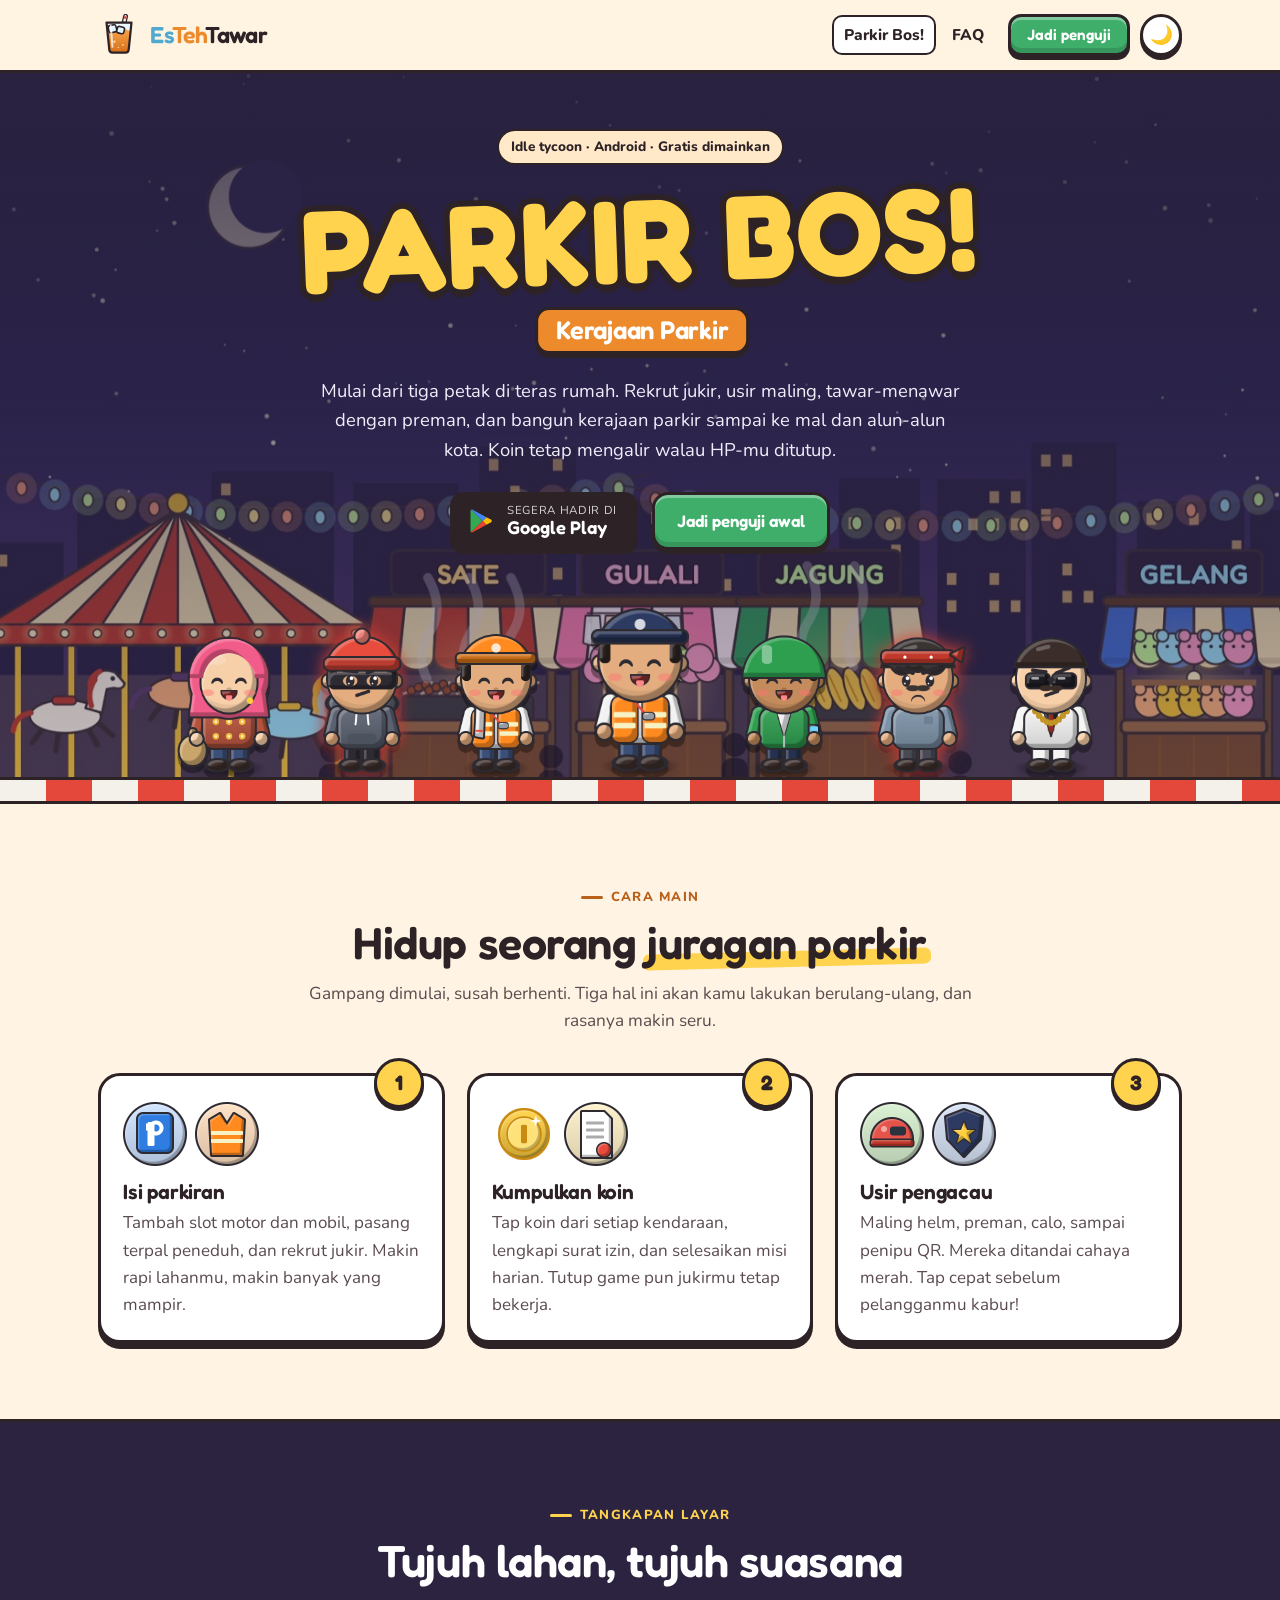
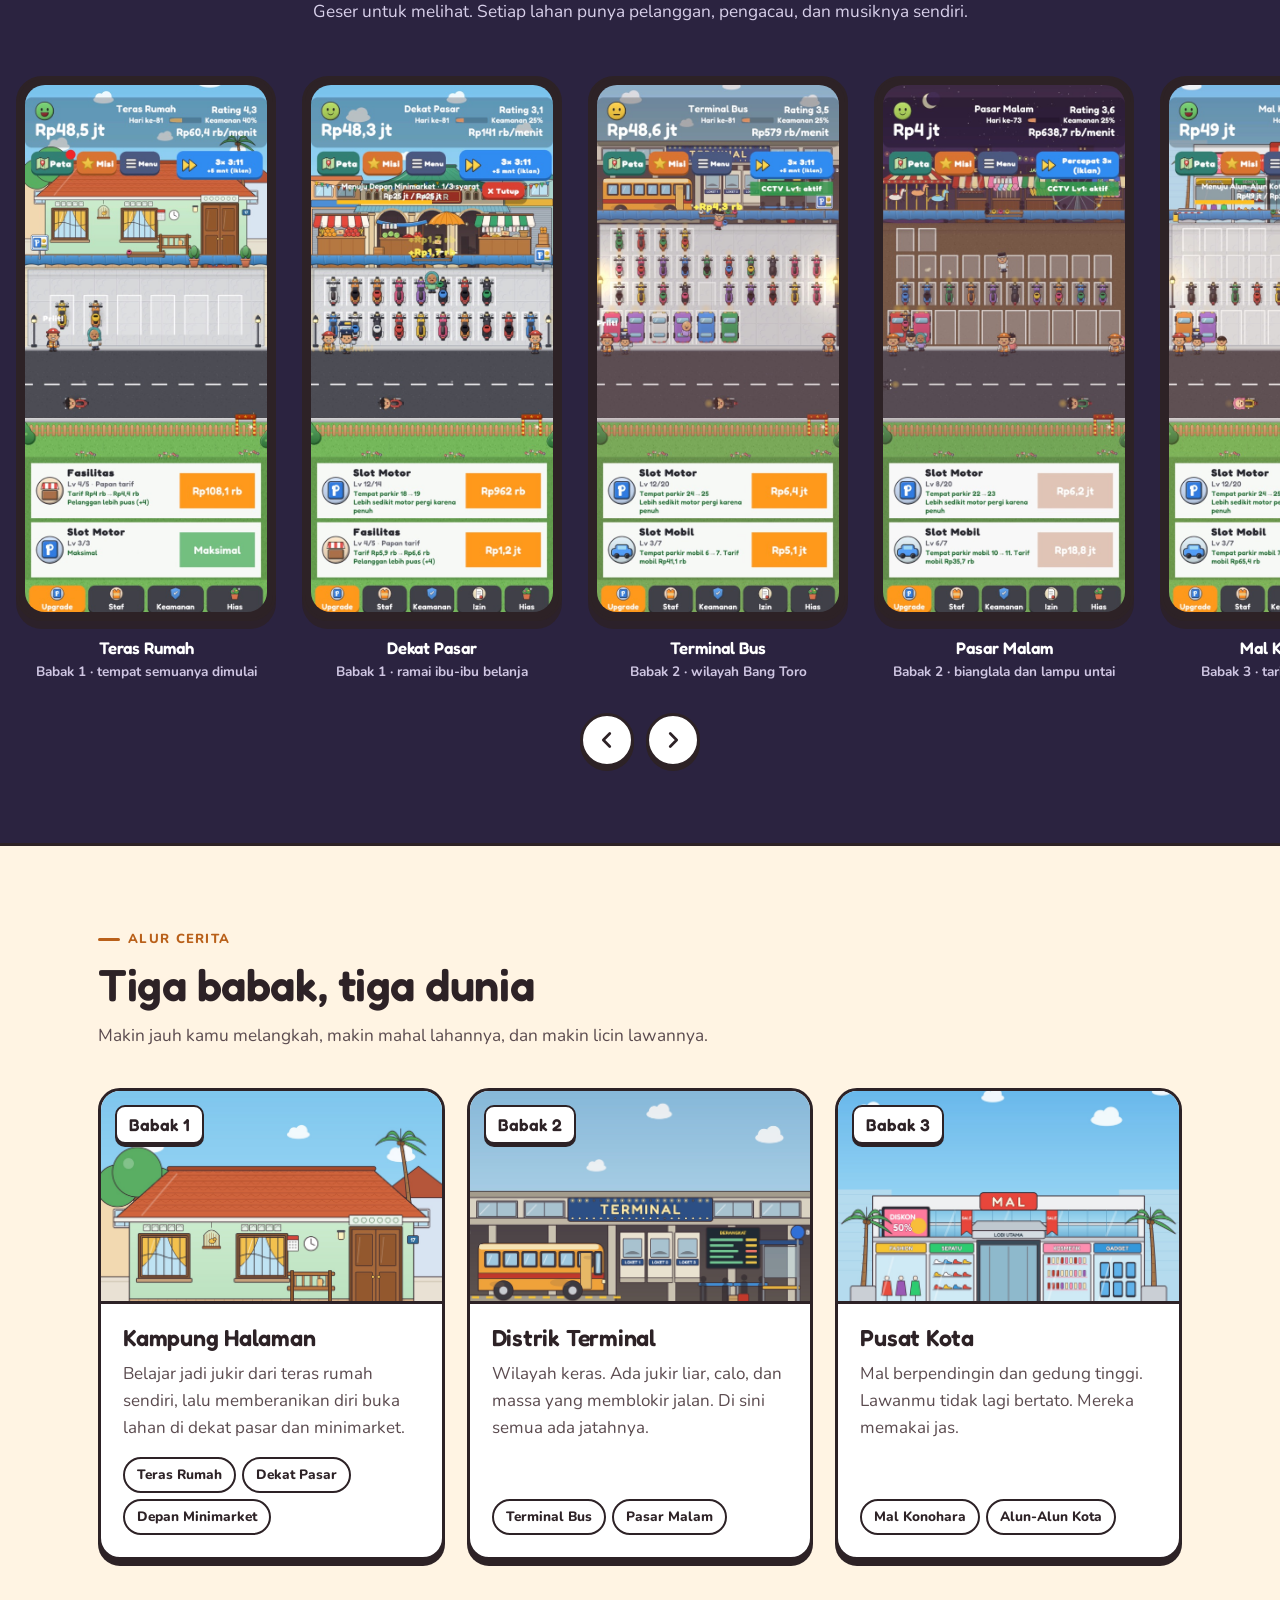
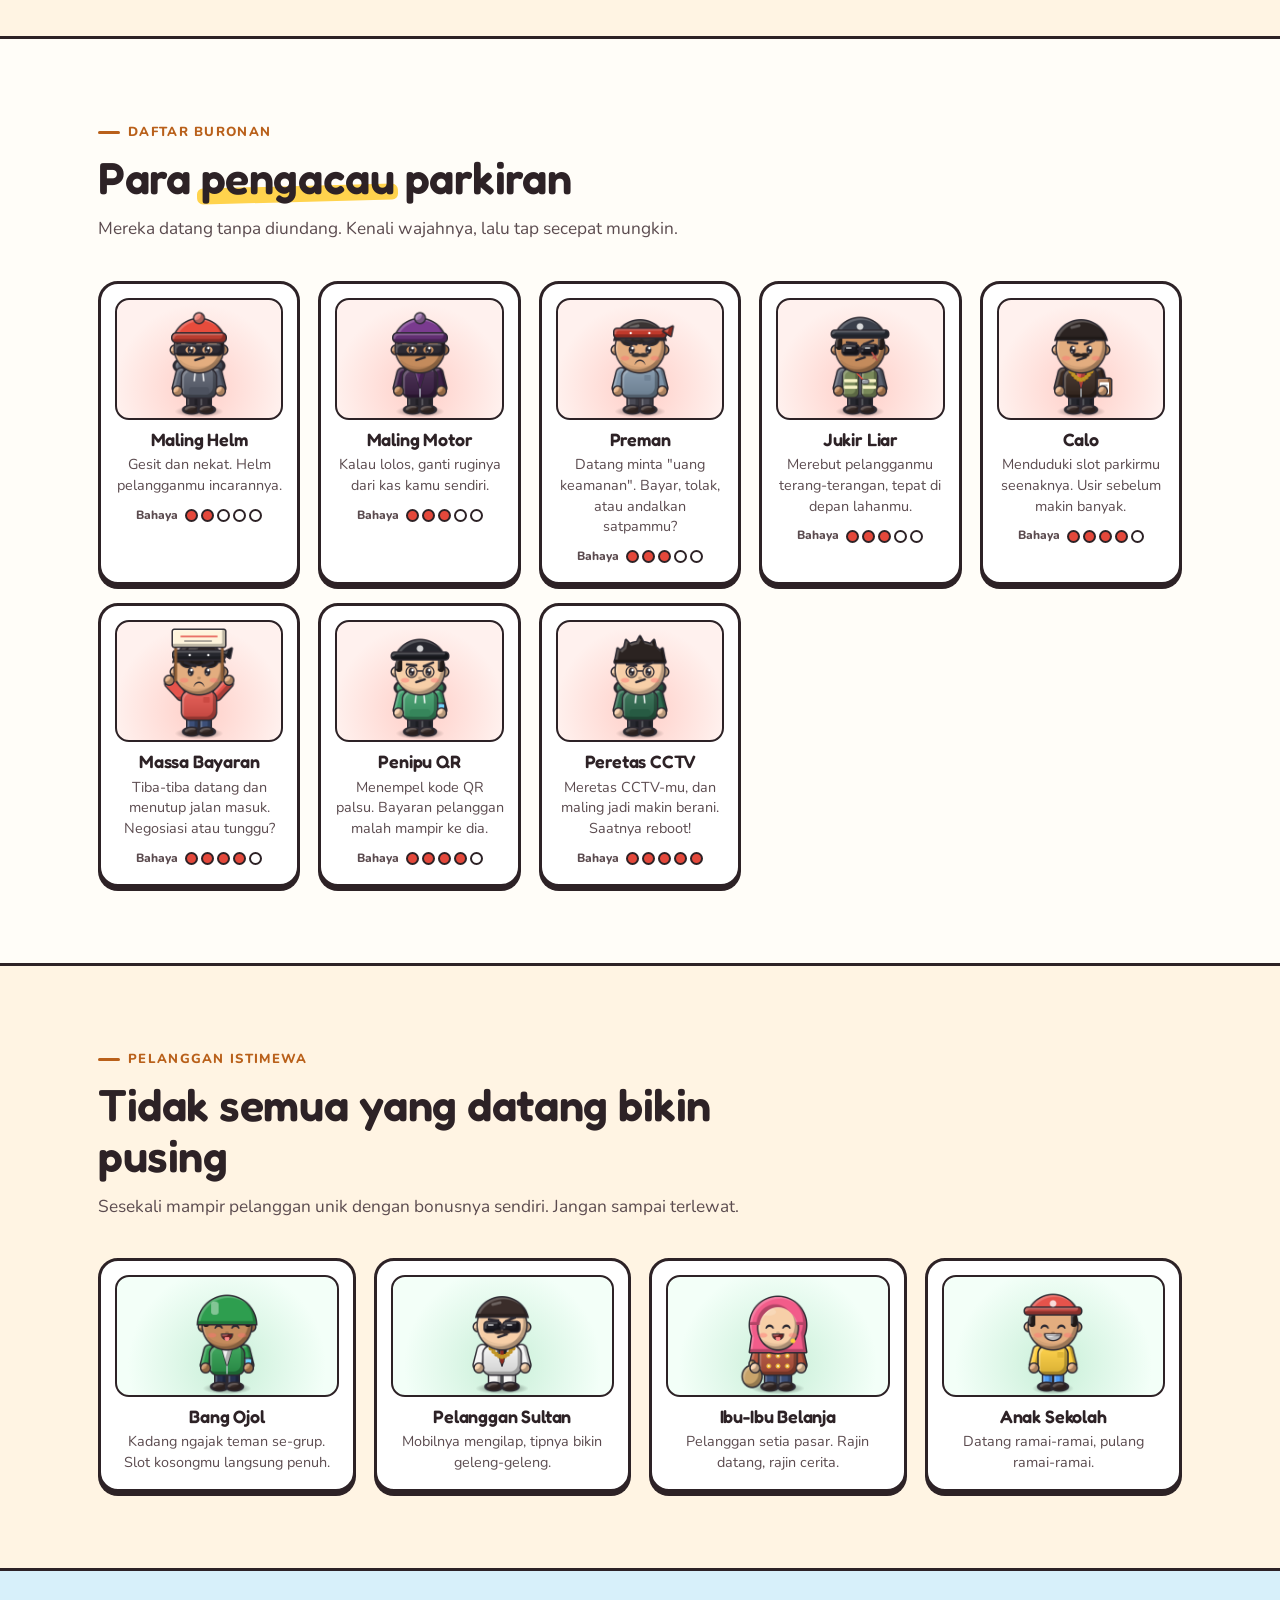
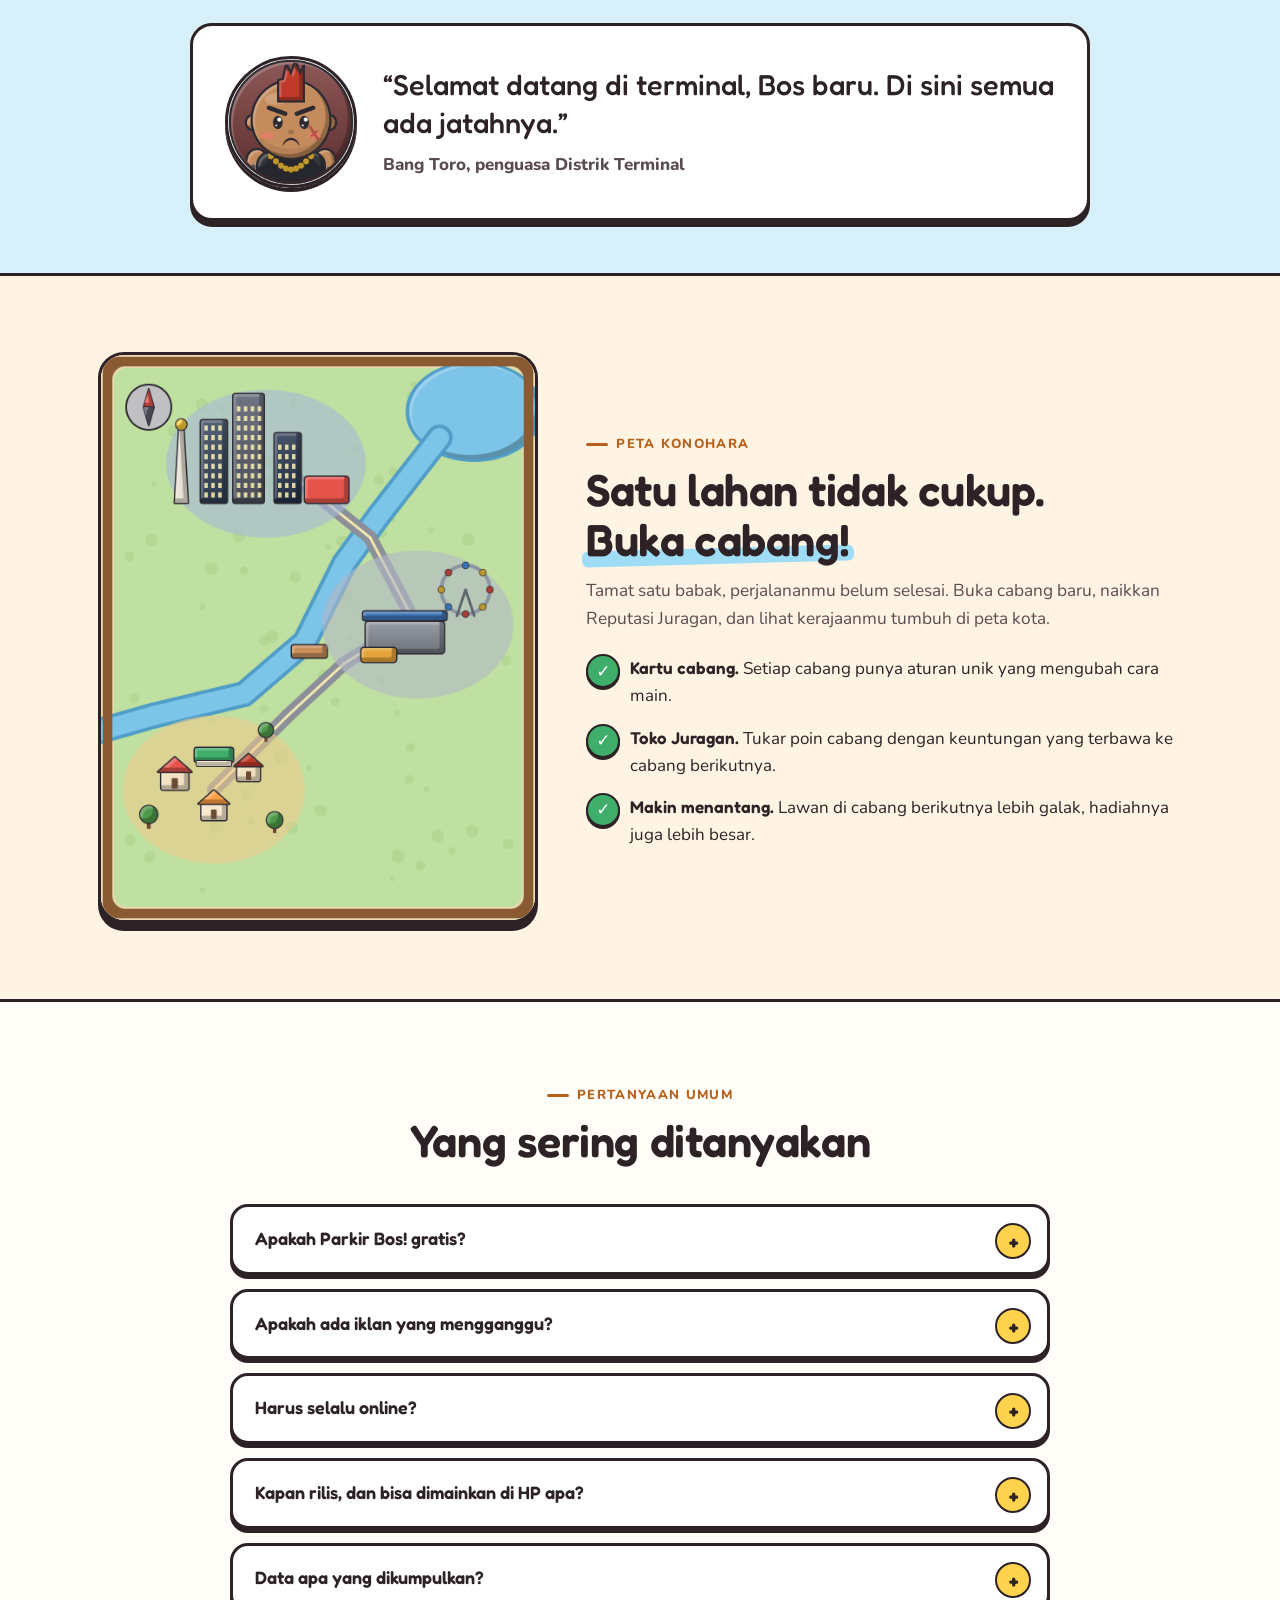
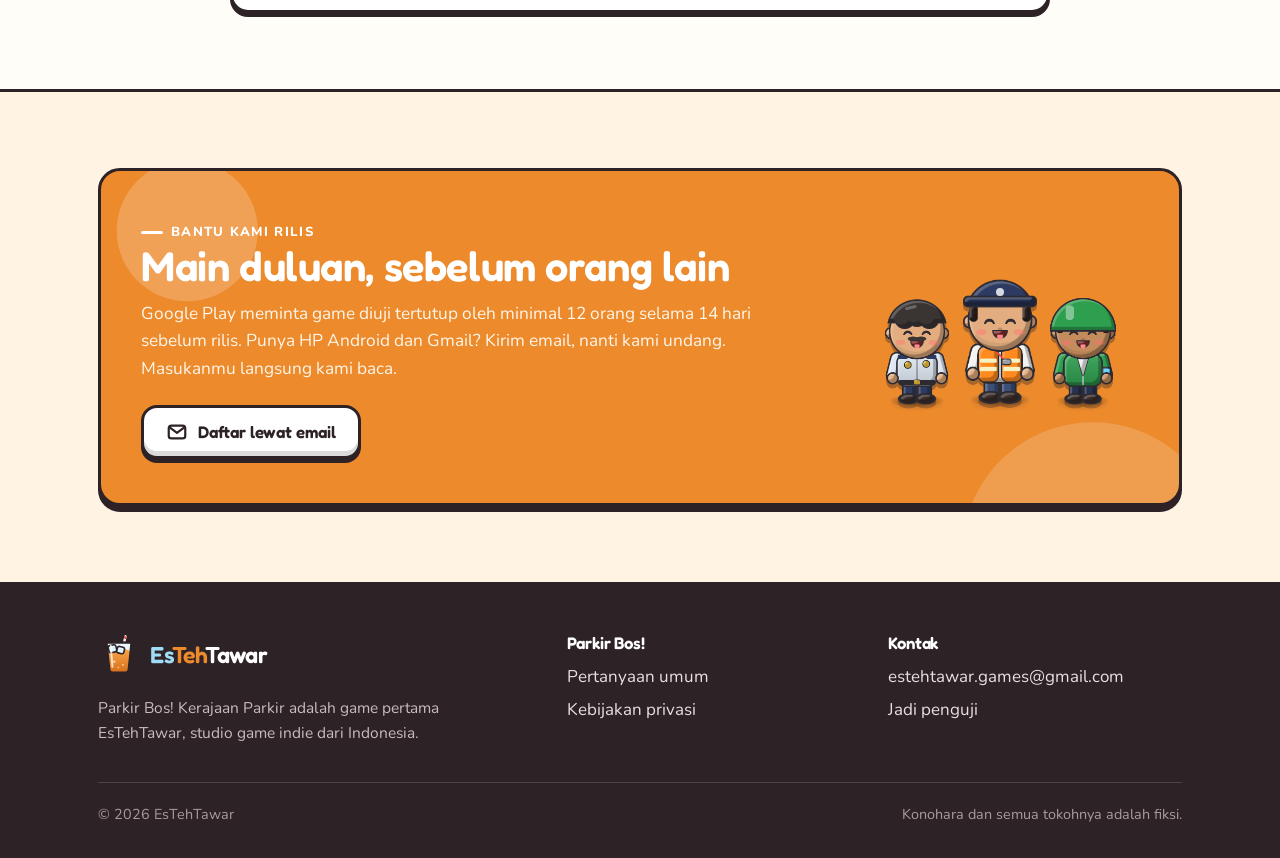
==== commit 8deacca1: "Tema malam gaya Pasar Malam (otomatis ikut mode gelap HP, tombol 🌙/☀️ untuk memilih) Co-Authored-By:" ====
--- a/parkir-bos/index.html
+++ b/parkir-bos/index.html
@@ -3,20 +3,21 @@
 <head>
   <meta charset="utf-8">
   <meta name="viewport" content="width=device-width, initial-scale=1">
-  <meta name="color-scheme" content="light">
+  <meta name="color-scheme" content="light dark">
   <title>Parkir Bos! Kerajaan Parkir</title>
   <meta name="description" content="Game idle tycoon parkir dari EsTehTawar. Rekrut jukir, usir maling helm, hadapi preman dan calo, dan bangun kerajaan parkir dari teras rumah sampai alun-alun kota.">
   <meta property="og:title" content="Parkir Bos! Kerajaan Parkir">
   <meta property="og:description" content="Dari tiga petak di teras, jadi raja parkir se-Konohara. Segera hadir di Google Play.">
   <meta property="og:image" content="https://estehtawar-games.github.io/img/og.jpg">
   <meta property="og:url" content="https://estehtawar-games.github.io/parkir-bos/">
-  <meta name="theme-color" content="#2b2340">
+  <meta name="theme-color" media="(prefers-color-scheme: light)" content="#2b2340">
+  <meta name="theme-color" media="(prefers-color-scheme: dark)" content="#1c1629">
   <link rel="icon" href="../img/logo.svg" type="image/svg+xml">
   <link rel="preconnect" href="https://fonts.googleapis.com">
   <link rel="preconnect" href="https://fonts.gstatic.com" crossorigin>
   <link href="https://fonts.googleapis.com/css2?family=Fredoka:wght@500;600;700&family=Nunito:wght@400;700;800&display=swap" rel="stylesheet">
-  <link rel="stylesheet" href="../style.css">
-  <script>document.documentElement.classList.add("js");</script>
+  <link rel="stylesheet" href="../style.css?v=202610211442">
+  <script>document.documentElement.classList.add("js");try{var t=localStorage.getItem("theme");if(t==="dark"||t==="light")document.documentElement.setAttribute("data-theme",t);}catch(e){}</script>
 </head>
 <body>
   <a class="skip" href="#isi">Lewati ke isi</a>
@@ -31,6 +32,7 @@
         <a href="./" aria-current="page">Parkir Bos!</a>
         <a class="hide-sm" href="#faq">FAQ</a>
         <a class="btn small green" href="#penguji">Jadi penguji</a>
+        <button class="theme-btn" type="button" data-theme-toggle aria-label="Ganti tema siang atau malam"><span class="moon" aria-hidden="true">🌙</span><span class="sun" aria-hidden="true">☀️</span></button>
       </nav>
     </div>
   </header>
@@ -291,6 +293,6 @@
     </div>
   </footer>
 
-  <script src="../main.js" defer></script>
+  <script src="../main.js?v=202610211442" defer></script>
 </body>
 </html>
--- a/style.css
+++ b/style.css
@@ -20,10 +20,19 @@
   --chili: #e4483b;
   --sun: #ffd34d;
   --night: #2b2340;
+  --text: var(--ink);
+  --surface: #fff;
+  --line: var(--ink);
+  --header-bg: rgba(255, 244, 227, 0.9);
+  --score-bg: rgba(255, 255, 255, 0.95);
+  --mark: var(--sun);
+  --chip-tea: var(--cream-2);
+  --chip-ice: var(--ice);
+  --chip-leaf: #d6f3e1;
   --radius: 22px;
-  --border: 3px solid var(--ink);
-  --pop: 0 6px 0 var(--ink);
-  --pop-sm: 0 4px 0 var(--ink);
+  --border: 3px solid var(--line);
+  --pop: 0 6px 0 var(--line);
+  --pop-sm: 0 4px 0 var(--line);
   color-scheme: light;
 }
 
@@ -32,7 +41,7 @@
 body {
   margin: 0;
   background: var(--cream);
-  color: var(--ink);
+  color: var(--text);
   font-family: "Nunito", system-ui, -apple-system, "Segoe UI", Roboto, sans-serif;
   font-size: 17px;
   line-height: 1.6;
@@ -67,11 +76,11 @@
   transition: transform 0.12s ease, box-shadow 0.12s ease, background 0.12s;
   cursor: pointer;
 }
-.btn:hover { background: var(--bg-hover); color: var(--fg); transform: translateY(-2px); box-shadow: 0 6px 0 var(--ink), inset 0 -5px 0 rgba(0,0,0,.14), inset 0 3px 0 rgba(255,255,255,.35); }
-.btn:active { transform: translateY(3px); box-shadow: 0 1px 0 var(--ink), inset 0 -3px 0 rgba(0,0,0,.14); }
+.btn:hover { background: var(--bg-hover); color: var(--fg); transform: translateY(-2px); box-shadow: 0 6px 0 var(--line), inset 0 -5px 0 rgba(0,0,0,.14), inset 0 3px 0 rgba(255,255,255,.35); }
+.btn:active { transform: translateY(3px); box-shadow: 0 1px 0 var(--line), inset 0 -3px 0 rgba(0,0,0,.14); }
 .btn:focus-visible, a:focus-visible, button:focus-visible, summary:focus-visible { outline: 3px solid var(--ice-dark); outline-offset: 3px; }
 .btn.green { --bg: var(--leaf); --bg-hover: #4cc27b; }
-.btn.white { --bg: #fff; --bg-hover: var(--paper); --fg: var(--ink); }
+.btn.white { --bg: var(--surface); --bg-hover: var(--paper); --fg: var(--text); }
 .btn.small { padding: 9px 16px; font-size: 0.95rem; border-radius: 13px; }
 .btn svg { width: 22px; height: 22px; flex: none; }
 
@@ -87,12 +96,12 @@
 
 .chip {
   display: inline-flex; align-items: center; gap: 6px;
-  padding: 5px 12px; border-radius: 999px; border: 2px solid var(--ink);
-  background: #fff; font-weight: 800; font-size: 0.85rem; white-space: nowrap; color: var(--ink);
-}
-.chip.tea { background: var(--cream-2); }
-.chip.ice { background: var(--ice); }
-.chip.leaf { background: #d6f3e1; }
+  padding: 5px 12px; border-radius: 999px; border: 2px solid var(--line);
+  background: var(--surface); font-weight: 800; font-size: 0.85rem; white-space: nowrap; color: var(--text);
+}
+.chip.tea { background: var(--chip-tea); }
+.chip.ice { background: var(--chip-ice); }
+.chip.leaf { background: var(--chip-leaf); }
 
 .eyebrow {
   display: inline-flex; align-items: center; gap: 8px;
@@ -103,22 +112,23 @@
 /* ---------- Kepala halaman ---------- */
 .site-header {
   position: sticky; top: 0; z-index: 20;
-  background: rgba(255, 244, 227, 0.9);
+  background: var(--header-bg);
   backdrop-filter: saturate(1.4) blur(10px); -webkit-backdrop-filter: saturate(1.4) blur(10px);
-  border-bottom: 3px solid var(--ink);
+  border-bottom: 3px solid var(--line);
 }
 .site-header .wrap { display: flex; align-items: center; gap: 12px; min-height: 70px; }
-.logo { display: inline-flex; align-items: center; gap: 10px; text-decoration: none; color: var(--ink); flex: none; }
+.logo { display: inline-flex; align-items: center; gap: 10px; text-decoration: none; color: var(--text); flex: none; }
 .logo img { width: 42px; height: 42px; transition: transform 0.25s cubic-bezier(.3,1.6,.6,1); }
 .logo:hover svg { transform: rotate(-10deg) scale(1.06); }
 .wordmark { font-family: "Fredoka", sans-serif; font-weight: 600; font-size: 1.45rem; letter-spacing: -0.01em; }
 .wordmark .es { color: var(--ice-dark); }
 .wordmark .teh { color: var(--tea); }
 .nav { display: flex; align-items: center; gap: 4px; margin-left: auto; }
+.nav a { white-space: nowrap; }
 .nav a:not(.btn) {
-  padding: 8px 12px; border-radius: 10px; color: var(--ink); text-decoration: none; font-weight: 800; font-size: 0.97rem;
-}
-.nav a:not(.btn):hover, .nav a[aria-current="page"] { background: #fff; box-shadow: inset 0 0 0 2px var(--ink); }
+  padding: 8px 12px; border-radius: 10px; color: var(--text); text-decoration: none; font-weight: 800; font-size: 0.97rem;
+}
+.nav a:not(.btn):hover, .nav a[aria-current="page"] { background: var(--surface); box-shadow: inset 0 0 0 2px var(--line); }
 .nav .btn { margin-left: 8px; }
 @media (max-width: 760px) {
   .nav a.hide-sm { display: none; }
@@ -126,7 +136,7 @@
   .logo img { width: 36px; height: 36px; }
   .nav .btn { padding: 8px 12px; font-size: 0.9rem; margin-left: 2px; }
 }
-@media (max-width: 400px) { .nav a:not(.btn) { padding: 8px 7px; font-size: 0.9rem; } .logo { gap: 6px; } }
+@media (max-width: 420px) { .nav a:not(.btn) { display: none; } .logo { gap: 6px; } }
 
 /* ---------- Bagian umum ---------- */
 .section { padding: 76px 0; position: relative; }
@@ -135,9 +145,9 @@
 .section-head.center { margin-left: auto; margin-right: auto; text-align: center; }
 .section-head h2 { font-size: clamp(1.9rem, 4.4vw, 2.8rem); margin: 10px 0 12px; }
 .section-head p { color: var(--ink-soft); font-size: 1.08rem; }
-.bg-paper { background: var(--paper); border-top: 3px solid var(--ink); border-bottom: 3px solid var(--ink); }
-.bg-ice { background: var(--ice); border-top: 3px solid var(--ink); border-bottom: 3px solid var(--ink); }
-.bg-night { background: var(--night); color: #fff; border-top: 3px solid var(--ink); border-bottom: 3px solid var(--ink); }
+.bg-paper { background: var(--paper); border-top: 3px solid var(--line); border-bottom: 3px solid var(--line); }
+.bg-ice { background: var(--ice); border-top: 3px solid var(--line); border-bottom: 3px solid var(--line); }
+.bg-night { background: var(--night); color: #fff; border-top: 3px solid var(--line); border-bottom: 3px solid var(--line); }
 .bg-night .section-head p { color: #d8d0ea; }
 .bg-night .eyebrow { color: var(--sun); }
 
@@ -145,11 +155,11 @@
 .mark { position: relative; white-space: nowrap; z-index: 0; }
 .mark::after {
   content: ""; position: absolute; left: -4px; right: -4px; bottom: 0.06em; height: 0.36em; z-index: -1;
-  background: var(--sun); border-radius: 6px; transform: rotate(-1.5deg);
+  background: var(--mark); border-radius: 6px; transform: rotate(-1.5deg);
 }
 .mark.ice::after { background: var(--sky); }
 
-.card { background: #fff; border: var(--border); border-radius: var(--radius); box-shadow: var(--pop); }
+.card { background: var(--surface); border: var(--border); border-radius: var(--radius); box-shadow: var(--pop); }
 
 /* ---------- Hero beranda ---------- */
 .hero { padding: 56px 0 76px; overflow: hidden; }
@@ -166,7 +176,7 @@
 /* Diorama: latar lahan + tokoh + jalan */
 .diorama {
   position: relative; aspect-ratio: 1 / 1; width: 100%; max-width: 560px; margin: 0 auto;
-  border: var(--border); border-radius: 30px; box-shadow: 0 10px 0 var(--ink);
+  border: var(--border); border-radius: 30px; box-shadow: 0 10px 0 var(--line);
   background: linear-gradient(#8fd1f2, #c9ecfb 62%);
   overflow: hidden; isolation: isolate; transform: rotate(1.2deg);
   container-type: inline-size;
@@ -179,10 +189,10 @@
 .diorama .wheel-wrap .wheel { position: absolute; left: 0; top: 0; width: 100%; animation: spin 26s linear infinite; }
 .diorama .lot {
   position: absolute; left: 0; right: 0; bottom: 14%; height: 16%; z-index: 3;
-  background: #8b8185; border-top: 3px solid var(--ink);
+  background: #8b8185; border-top: 3px solid var(--line);
   background-image: repeating-linear-gradient(90deg, transparent 0 calc(14% - 4px), #f4f1ea calc(14% - 4px) 14%);
 }
-.diorama .road { position: absolute; left: 0; right: 0; bottom: 0; height: 14%; z-index: 3; background: #4a4448; border-top: 3px solid var(--ink); }
+.diorama .road { position: absolute; left: 0; right: 0; bottom: 0; height: 14%; z-index: 3; background: #4a4448; border-top: 3px solid var(--line); }
 .diorama .road::after {
   content: ""; position: absolute; left: 0; right: 0; top: 46%; height: 4px;
   background: repeating-linear-gradient(90deg, #fff 0 30px, transparent 30px 62px); opacity: 0.8;
@@ -210,19 +220,19 @@
 .thief-btn.caught { animation: run-away 0.7s ease-in forwards; pointer-events: none; }
 .tap-hint {
   position: absolute; z-index: 7; left: 54%; bottom: 47%;
-  padding: 6px 12px; border: 2px solid var(--ink); border-radius: 12px; background: #fff;
+  padding: 6px 12px; border: 2px solid var(--line); border-radius: 12px; background: var(--surface);
   font-family: "Fredoka", sans-serif; font-weight: 600; font-size: clamp(0.78rem, 3.2cqi, 0.95rem); white-space: nowrap;
-  box-shadow: 0 3px 0 var(--ink); animation: hint 2.2s ease-in-out infinite; pointer-events: none;
+  box-shadow: 0 3px 0 var(--line); animation: hint 2.2s ease-in-out infinite; pointer-events: none;
 }
 .tap-hint::after {
-  content: ""; position: absolute; left: 62%; bottom: -8px; width: 12px; height: 12px; background: #fff;
-  border-right: 2px solid var(--ink); border-bottom: 2px solid var(--ink); transform: rotate(45deg);
+  content: ""; position: absolute; left: 62%; bottom: -8px; width: 12px; height: 12px; background: var(--surface);
+  border-right: 2px solid var(--line); border-bottom: 2px solid var(--line); transform: rotate(45deg);
 }
 .score {
   position: absolute; z-index: 7; left: 14px; top: 14px;
   display: flex; align-items: center; gap: 8px; padding: 5px 14px 5px 6px;
-  border: 2px solid var(--ink); border-radius: 999px; background: rgba(255,255,255,0.95);
-  font-family: "Fredoka", sans-serif; font-weight: 600; box-shadow: 0 3px 0 var(--ink); font-size: clamp(0.8rem, 3.4cqi, 1rem);
+  border: 2px solid var(--line); border-radius: 999px; background: var(--score-bg);
+  font-family: "Fredoka", sans-serif; font-weight: 600; box-shadow: 0 3px 0 var(--line); font-size: clamp(0.8rem, 3.4cqi, 1rem);
 }
 .score img { width: 26px; height: 26px; }
 .pop {
@@ -243,7 +253,7 @@
 @keyframes pop-up { 0% { transform: translate(-50%, 0) scale(0.6); opacity: 0; } 20% { transform: translate(-50%, -10px) scale(1.15); opacity: 1; } 100% { transform: translate(-50%, -80px) scale(1); opacity: 0; } }
 
 /* ---------- Pita berjalan ---------- */
-.ticker { background: var(--ink); color: #fff; overflow: hidden; border-top: 3px solid var(--ink); border-bottom: 3px solid var(--ink); }
+.ticker { background: var(--ink); color: #fff; overflow: hidden; border-top: 3px solid var(--line); border-bottom: 3px solid var(--line); }
 .ticker-track { display: flex; width: max-content; animation: ticker 46s linear infinite; }
 .ticker:hover .ticker-track { animation-play-state: paused; }
 .ticker-item { display: flex; align-items: center; gap: 12px; padding: 12px 22px; font-family: "Fredoka", sans-serif; font-weight: 600; font-size: 1.12rem; white-space: nowrap; }
@@ -260,7 +270,7 @@
 .feature-game .art::after { content: ""; position: absolute; inset: 0; background: linear-gradient(180deg, rgba(43,35,64,0.15) 0%, rgba(43,35,64,0.7)); }
 .feature-game .phones { position: absolute; inset: 0; z-index: 1; }
 .phone {
-  position: relative; border: 3px solid var(--ink); border-radius: 26px; background: var(--ink); padding: 6px;
+  position: relative; border: 3px solid var(--line); border-radius: 26px; background: var(--ink); padding: 6px;
   box-shadow: 0 8px 0 rgba(45,34,38,0.85);
 }
 .phone img { border-radius: 20px; width: 100%; aspect-ratio: 1080 / 2350; object-fit: cover; background: #ddd; }
@@ -275,7 +285,7 @@
 .feature-game h3 { font-size: clamp(1.9rem, 3.6vw, 2.6rem); }
 .feature-game .body p { color: var(--ink-soft); font-size: 1.07rem; }
 .stats { display: grid; grid-template-columns: repeat(3, 1fr); gap: 10px; width: 100%; }
-.stat { border: 2px solid var(--ink); border-radius: 16px; padding: 10px 8px; background: var(--cream); text-align: center; }
+.stat { border: 2px solid var(--line); border-radius: 16px; padding: 10px 8px; background: var(--cream); text-align: center; }
 .stat b { display: block; font-family: "Fredoka", sans-serif; font-size: 1.9rem; line-height: 1; color: var(--tea-dark); }
 .stat span { font-size: 0.82rem; font-weight: 800; color: var(--ink-soft); }
 .feature-game .actions { display: flex; flex-wrap: wrap; gap: 12px; margin-top: 4px; }
@@ -293,7 +303,7 @@
 .value:hover { transform: translateY(-4px) rotate(-0.6deg); }
 .value .icon {
   width: 88px; height: 88px; border: var(--border); border-radius: 24px; display: grid; place-items: end center; margin-bottom: 16px;
-  box-shadow: 0 4px 0 var(--ink); overflow: hidden;
+  box-shadow: 0 4px 0 var(--line); overflow: hidden;
 }
 .value .icon img { width: 78%; }
 .value .icon.round img { width: 70%; align-self: center; }
@@ -334,7 +344,7 @@
 
 /* ---------- Halaman game ---------- */
 .game-hero {
-  position: relative; overflow: hidden; color: #fff; border-bottom: 3px solid var(--ink);
+  position: relative; overflow: hidden; color: #fff; border-bottom: 3px solid var(--line);
   background: var(--night) url("img/bg/pasar_malam.jpg") center 70% / cover;
 }
 .game-hero::before { content: ""; position: absolute; inset: 0; background: linear-gradient(180deg, rgba(43,35,64,0.86) 0%, rgba(43,35,64,0.5) 55%, rgba(43,35,64,0.25) 100%); }
@@ -343,10 +353,10 @@
 .title-lockup .big {
   display: block; font-family: "Fredoka", sans-serif; font-weight: 700; line-height: 0.95;
   font-size: clamp(3.4rem, 13vw, 7.4rem); color: var(--sun); letter-spacing: 0.01em;
-  -webkit-text-stroke: 12px var(--ink); paint-order: stroke fill; text-shadow: 0 8px 0 var(--ink);
+  -webkit-text-stroke: 12px var(--ink); paint-order: stroke fill; text-shadow: 0 8px 0 var(--line);
 }
 .title-lockup .sub {
-  display: inline-block; margin-top: 12px; padding: 6px 18px; border: 3px solid var(--ink); border-radius: 14px;
+  display: inline-block; margin-top: 12px; padding: 6px 18px; border: 3px solid var(--line); border-radius: 14px;
   background: var(--tea); color: #fff; font-family: "Fredoka", sans-serif; font-weight: 600; font-size: clamp(1.1rem, 3vw, 1.6rem);
   box-shadow: var(--pop-sm); transform: rotate(2deg);
 }
@@ -357,7 +367,7 @@
 .lineup img:nth-child(2n) { animation-delay: -0.5s; }
 .lineup img:nth-child(3n) { animation-delay: -1.1s; }
 .lineup .villain { filter: drop-shadow(0 0 8px rgba(228,72,59,0.95)) drop-shadow(0 6px 0 rgba(0,0,0,0.35)); }
-.curb { height: 24px; background: repeating-linear-gradient(90deg, #f4f1ea 0 46px, var(--chili) 46px 92px); border-top: 3px solid var(--ink); position: relative; z-index: 1; }
+.curb { height: 24px; background: repeating-linear-gradient(90deg, #f4f1ea 0 46px, var(--chili) 46px 92px); border-top: 3px solid var(--line); position: relative; z-index: 1; }
 
 /* Langkah bermain */
 .steps { display: grid; grid-template-columns: repeat(3, 1fr); gap: 22px; counter-reset: step; }
@@ -365,8 +375,8 @@
 .step::before {
   counter-increment: step; content: counter(step);
   position: absolute; top: -18px; right: 18px; width: 44px; height: 44px; display: grid; place-items: center;
-  border: var(--border); border-radius: 50%; background: var(--sun); font-family: "Fredoka", sans-serif; font-weight: 700; font-size: 1.3rem;
-  box-shadow: 0 3px 0 var(--ink);
+  border: var(--border); border-radius: 50%; background: var(--sun); color: var(--ink); font-family: "Fredoka", sans-serif; font-weight: 700; font-size: 1.3rem;
+  box-shadow: 0 3px 0 var(--line);
 }
 .step .ico { display: flex; gap: 8px; margin-bottom: 14px; }
 .step .ico img { width: 64px; height: 64px; }
@@ -385,11 +395,11 @@
 .gallery-track figcaption small { display: block; font-family: "Nunito", sans-serif; font-weight: 700; font-size: 0.85rem; color: #cfc6e2; }
 .gallery-nav { display: flex; gap: 12px; justify-content: center; margin-top: 4px; }
 .gallery-nav button {
-  width: 54px; height: 54px; border: var(--border); border-radius: 50%; background: #fff; box-shadow: var(--pop-sm); cursor: pointer;
-  display: grid; place-items: center; transition: transform 0.12s; color: var(--ink);
-}
-.gallery-nav button:hover { transform: translateY(-2px); background: var(--sun); }
-.gallery-nav button:active { transform: translateY(3px); box-shadow: 0 1px 0 var(--ink); }
+  width: 54px; height: 54px; border: var(--border); border-radius: 50%; background: var(--surface); box-shadow: var(--pop-sm); cursor: pointer;
+  display: grid; place-items: center; transition: transform 0.12s; color: var(--text);
+}
+.gallery-nav button:hover { transform: translateY(-2px); background: var(--sun); color: var(--ink); }
+.gallery-nav button:active { transform: translateY(3px); box-shadow: 0 1px 0 var(--line); }
 .gallery-nav svg { width: 22px; height: 22px; }
 
 /* Tiga babak */
@@ -397,8 +407,8 @@
 .act { overflow: hidden; display: flex; flex-direction: column; }
 .act .pic { aspect-ratio: 16 / 10; background-size: cover; background-position: center 82%; border-bottom: var(--border); position: relative; }
 .act .pic .num {
-  position: absolute; left: 14px; top: 14px; padding: 4px 12px; border: 2px solid var(--ink); border-radius: 10px; background: #fff;
-  font-family: "Fredoka", sans-serif; font-weight: 600; box-shadow: 0 3px 0 var(--ink);
+  position: absolute; left: 14px; top: 14px; padding: 4px 12px; border: 2px solid var(--line); border-radius: 10px; background: var(--surface);
+  font-family: "Fredoka", sans-serif; font-weight: 600; box-shadow: 0 3px 0 var(--line);
 }
 .act .txt { padding: 20px 22px 22px; display: flex; flex-direction: column; gap: 10px; flex: 1; }
 .act h3 { font-size: 1.45rem; }
@@ -410,11 +420,11 @@
 .roster { display: grid; grid-template-columns: repeat(auto-fill, minmax(min(190px, 100%), 1fr)); gap: 18px; }
 @media (max-width: 520px) { .roster { grid-template-columns: 1fr 1fr; gap: 12px; } }
 .who {
-  background: #fff; color: var(--ink); border: var(--border); border-radius: 20px; padding: 14px 14px 16px; text-align: center;
+  background: var(--surface); color: var(--text); border: var(--border); border-radius: 20px; padding: 14px 14px 16px; text-align: center;
   box-shadow: var(--pop-sm); transition: transform 0.2s cubic-bezier(.3,1.5,.6,1);
 }
 .who:hover { transform: translateY(-5px) rotate(-1deg); }
-.who .portrait { height: 122px; display: flex; align-items: flex-end; justify-content: center; margin-bottom: 10px; border-radius: 14px; border: 2px solid var(--ink); overflow: hidden; }
+.who .portrait { height: 122px; display: flex; align-items: flex-end; justify-content: center; margin-bottom: 10px; border-radius: 14px; border: 2px solid var(--line); overflow: hidden; }
 .who .portrait img { height: 112px; width: auto; transition: transform 0.25s; }
 .who:hover .portrait img { transform: scale(1.08) translateY(-3px); }
 .who h4 { font-size: 1.12rem; }
@@ -424,7 +434,7 @@
 @media (max-width: 760px) { .roster.guests { grid-template-columns: 1fr 1fr; } }
 .roster.guests .who .portrait { background: radial-gradient(circle at 50% 75%, #c9efd8, #f3fff8 70%); }
 .danger { display: flex; justify-content: center; align-items: center; gap: 3px; margin-top: 10px; font-size: 0.75rem; font-weight: 800; color: var(--ink-soft); }
-.danger i { width: 13px; height: 13px; border-radius: 50%; border: 2px solid var(--ink); background: #fff; }
+.danger i { width: 13px; height: 13px; border-radius: 50%; border: 2px solid var(--line); background: var(--surface); }
 .danger i.on { background: var(--chili); }
 .danger span { margin-right: 4px; }
 
@@ -437,20 +447,20 @@
 
 /* Peta */
 .map-split { display: grid; grid-template-columns: 0.85fr 1.15fr; gap: 48px; align-items: center; }
-.map-frame { border: var(--border); border-radius: 26px; overflow: hidden; box-shadow: 0 8px 0 var(--ink); transform: rotate(-1.5deg); background: #fff; }
+.map-frame { border: var(--border); border-radius: 26px; overflow: hidden; box-shadow: 0 8px 0 var(--line); transform: rotate(-1.5deg); background: var(--surface); }
 .map-frame img { width: 100%; }
 .ticks { list-style: none; padding: 0; margin: 22px 0 0; display: grid; gap: 14px; }
 .ticks li { display: grid; grid-template-columns: 32px 1fr; gap: 12px; align-items: start; }
 .ticks li::before {
-  content: "✓"; width: 30px; height: 30px; display: grid; place-items: center; border: 2px solid var(--ink); border-radius: 50%;
-  background: var(--leaf); color: #fff; font-weight: 900; box-shadow: 0 2px 0 var(--ink);
+  content: "✓"; width: 30px; height: 30px; display: grid; place-items: center; border: 2px solid var(--line); border-radius: 50%;
+  background: var(--leaf); color: #fff; font-weight: 900; box-shadow: 0 2px 0 var(--line);
 }
 .ticks b { font-family: "Fredoka", sans-serif; font-weight: 600; }
 @media (max-width: 860px) { .map-split { grid-template-columns: 1fr; gap: 36px; } .map-frame { max-width: 420px; margin: 0 auto; } }
 
 /* FAQ */
 .faq { display: grid; gap: 14px; max-width: 820px; margin: 0 auto; }
-.faq details { background: #fff; border: var(--border); border-radius: 18px; box-shadow: var(--pop-sm); overflow: hidden; }
+.faq details { background: var(--surface); border: var(--border); border-radius: 18px; box-shadow: var(--pop-sm); overflow: hidden; }
 .faq summary {
   list-style: none; cursor: pointer; padding: 18px 60px 18px 22px; position: relative;
   font-family: "Fredoka", sans-serif; font-weight: 600; font-size: 1.12rem;
@@ -458,13 +468,13 @@
 .faq summary::-webkit-details-marker { display: none; }
 .faq summary::after {
   content: "+"; position: absolute; right: 16px; top: 50%; width: 32px; height: 32px; margin-top: -16px; display: grid; place-items: center;
-  border: 2px solid var(--ink); border-radius: 50%; background: var(--sun); font-weight: 900; font-size: 1.2rem; transition: transform 0.2s;
+  border: 2px solid var(--line); border-radius: 50%; background: var(--sun); color: var(--ink); font-weight: 900; font-size: 1.2rem; transition: transform 0.2s;
 }
 .faq details[open] summary::after { transform: rotate(45deg); }
 .faq details > div { padding: 0 22px 20px; color: var(--ink-soft); }
 
 /* ---------- Halaman dokumen (kebijakan privasi) ---------- */
-.doc-hero { background: var(--ice); border-bottom: 3px solid var(--ink); padding: 48px 0 40px; position: relative; overflow: hidden; }
+.doc-hero { background: var(--ice); border-bottom: 3px solid var(--line); padding: 48px 0 40px; position: relative; overflow: hidden; }
 .doc-hero h1 { font-size: clamp(2rem, 5vw, 3rem); margin: 12px 0 10px; }
 .doc-hero p { color: var(--ink-soft); max-width: 640px; }
 .doc-hero .deco { position: absolute; right: 4%; bottom: -6px; width: 120px; }
@@ -473,7 +483,7 @@
 .toc { position: sticky; top: 96px; padding: 18px 18px 18px 20px; }
 .toc h4 { font-size: 1rem; margin-bottom: 8px; }
 .toc ol { margin: 0; padding-left: 1.2em; display: grid; gap: 5px; font-size: 0.93rem; }
-.toc a { color: var(--ink); text-decoration: none; }
+.toc a { color: var(--text); text-decoration: none; }
 .toc a:hover { color: var(--tea-dark); text-decoration: underline; }
 .doc { padding: 34px 38px; min-width: 0; }
 .doc h2 { font-size: 1.4rem; margin: 36px 0 10px; scroll-margin-top: 96px; }
@@ -482,12 +492,101 @@
 .doc ul { padding-left: 1.2em; margin: 0 0 12px; }
 .doc li { margin: 6px 0; }
 .doc a { overflow-wrap: anywhere; }
-.doc hr { border: 0; border-top: 3px dashed var(--ink); margin: 40px 0; opacity: 0.25; }
-.summary-box { background: var(--cream); border: 2px solid var(--ink); border-radius: 16px; padding: 16px 18px; margin-bottom: 28px; }
+.doc hr { border: 0; border-top: 3px dashed var(--text); margin: 40px 0; opacity: 0.25; }
+.summary-box { background: var(--cream); border: 2px solid var(--line); border-radius: 16px; padding: 16px 18px; margin-bottom: 28px; }
 .summary-box h3 { font-size: 1.1rem; margin-bottom: 8px; }
 .summary-box ul { margin: 0; }
 @media (max-width: 860px) { .doc-layout { grid-template-columns: 1fr; gap: 22px; padding-top: 28px; } .toc { position: static; } .toc ol { grid-template-columns: 1fr 1fr; column-gap: 28px; } .doc { padding: 24px 20px; } }
 
+
+/* =========================================================================
+   Tema malam (gaya Pasar Malam). Aktif jika HP/laptop memakai mode gelap,
+   atau pengunjung memilih 🌙 (data-theme="dark"). ☀️ memaksa tema siang.
+   ========================================================================= */
+:root[data-theme="dark"] {
+  --cream: #1c1629;
+  --cream-2: #3a2b22;
+  --paper: #231b33;
+  --ice: #18303f;
+  --night: #120d1d;
+  --text: #f6eee6;
+  --ink-soft: #cbbfd6;
+  --surface: #2c2342;
+  --line: #07040c;
+  --tea-dark: #ffb25e;
+  --ice-dark: #7fd0f0;
+  --header-bg: rgba(28, 22, 41, 0.9);
+  --score-bg: rgba(44, 35, 66, 0.95);
+  --mark: rgba(236, 138, 44, 0.6);
+  --chip-tea: #4a3220;
+  --chip-ice: #1d3d50;
+  --chip-leaf: #1c4632;
+  color-scheme: dark;
+}
+
+@media (prefers-color-scheme: dark) {
+
+  /* =========================================================================
+     Tema malam (gaya Pasar Malam). Aktif jika HP/laptop memakai mode gelap,
+     atau pengunjung memilih 🌙 (data-theme="dark"). ☀️ memaksa tema siang.
+     ========================================================================= */
+  :root:not([data-theme="light"]) {
+    --cream: #1c1629;
+    --cream-2: #3a2b22;
+    --paper: #231b33;
+    --ice: #18303f;
+    --night: #120d1d;
+    --text: #f6eee6;
+    --ink-soft: #cbbfd6;
+    --surface: #2c2342;
+    --line: #07040c;
+    --tea-dark: #ffb25e;
+    --ice-dark: #7fd0f0;
+    --header-bg: rgba(28, 22, 41, 0.9);
+    --score-bg: rgba(44, 35, 66, 0.95);
+    --mark: rgba(236, 138, 44, 0.6);
+    --chip-tea: #4a3220;
+    --chip-ice: #1d3d50;
+    --chip-leaf: #1c4632;
+    color-scheme: dark;
+  }
+}
+
+/* Detail tema malam: bintang di latar, kartu berkilau lampu untai, kertas peta tetap terang. */
+:root[data-theme="dark"] body { background-image: radial-gradient(rgba(255,255,255,0.5) 1px, transparent 1.5px); background-size: 46px 46px; }
+:root[data-theme="dark"] .cta { background-color: #c96f1c; }
+:root[data-theme="dark"] .stat { background: #231b33; }
+:root[data-theme="dark"] .summary-box { background: #231b33; }
+:root[data-theme="dark"] .ticker { background: #07040c; }
+:root[data-theme="dark"] .site-footer { background: #0d0915; }
+:root[data-theme="dark"] .wordmark .es { color: var(--ice-dark); }
+@media (prefers-color-scheme: dark) {
+  :root:not([data-theme="light"]) body { background-image: radial-gradient(rgba(255,255,255,0.5) 1px, transparent 1.5px); background-size: 46px 46px; }
+  :root:not([data-theme="light"]) .cta { background-color: #c96f1c; }
+  :root:not([data-theme="light"]) .stat { background: #231b33; }
+  :root:not([data-theme="light"]) .summary-box { background: #231b33; }
+  :root:not([data-theme="light"]) .ticker { background: #07040c; }
+  :root:not([data-theme="light"]) .site-footer { background: #0d0915; }
+}
+
+/* Tombol tema */
+.theme-btn {
+  width: 42px; height: 42px; flex: none; display: grid; place-items: center; margin-left: 6px;
+  border: var(--border); border-radius: 50%; background: var(--surface); box-shadow: var(--pop-sm); cursor: pointer;
+  font-size: 1.15rem; line-height: 1; transition: transform 0.15s;
+}
+.theme-btn:hover { transform: rotate(-15deg) translateY(-2px); }
+.theme-btn:active { transform: translateY(3px); box-shadow: 0 1px 0 var(--line); }
+.theme-btn .moon { display: inline; }
+.theme-btn .sun { display: none; }
+:root[data-theme="dark"] .theme-btn .moon { display: none; }
+:root[data-theme="dark"] .theme-btn .sun { display: inline; }
+@media (prefers-color-scheme: dark) {
+  :root:not([data-theme="light"]) .theme-btn .moon { display: none; }
+  :root:not([data-theme="light"]) .theme-btn .sun { display: inline; }
+}
+@media (max-width: 420px) { .theme-btn { width: 38px; height: 38px; font-size: 1rem; margin-left: 4px; } }
+
 /* ---------- Muncul saat digulir ---------- */
 .js .reveal { opacity: 0; transform: translateY(24px); transition: opacity 0.6s ease, transform 0.6s cubic-bezier(.2,.8,.2,1); }
 .js .reveal.in { opacity: 1; transform: none; }
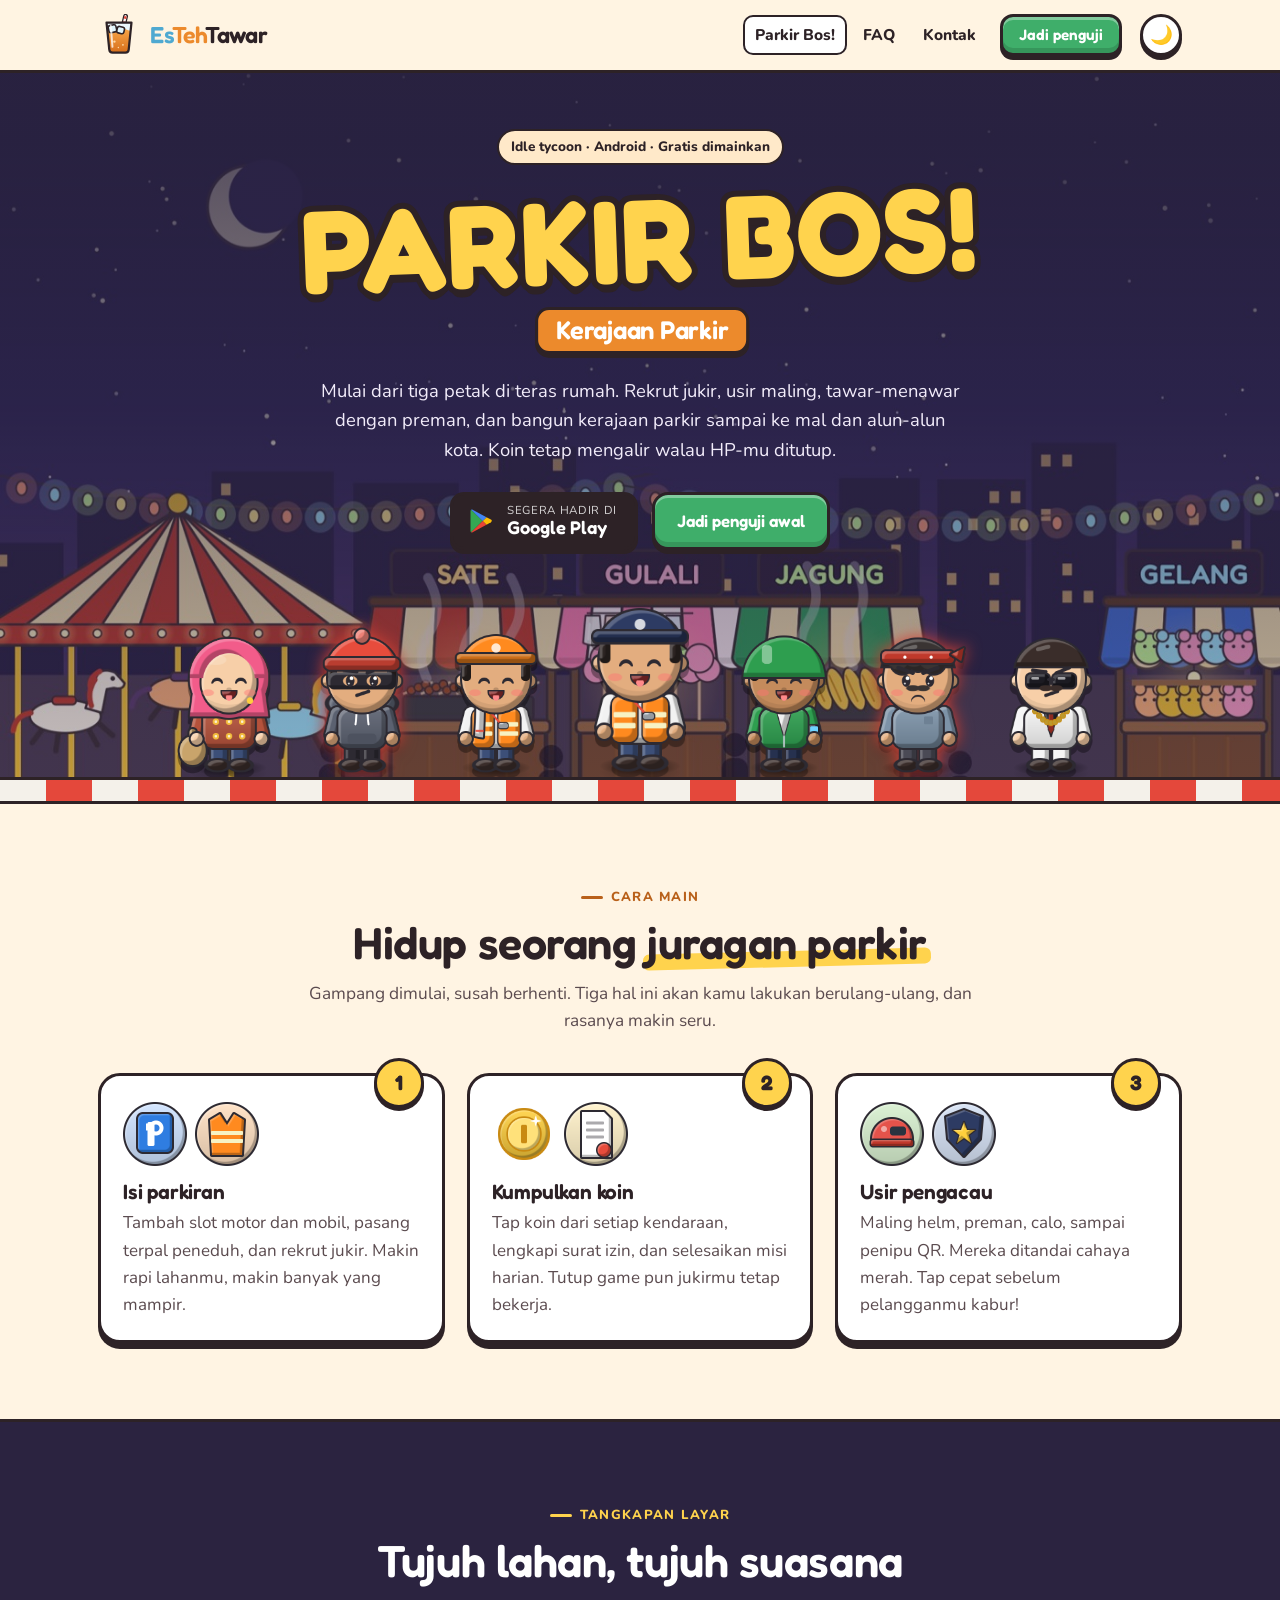
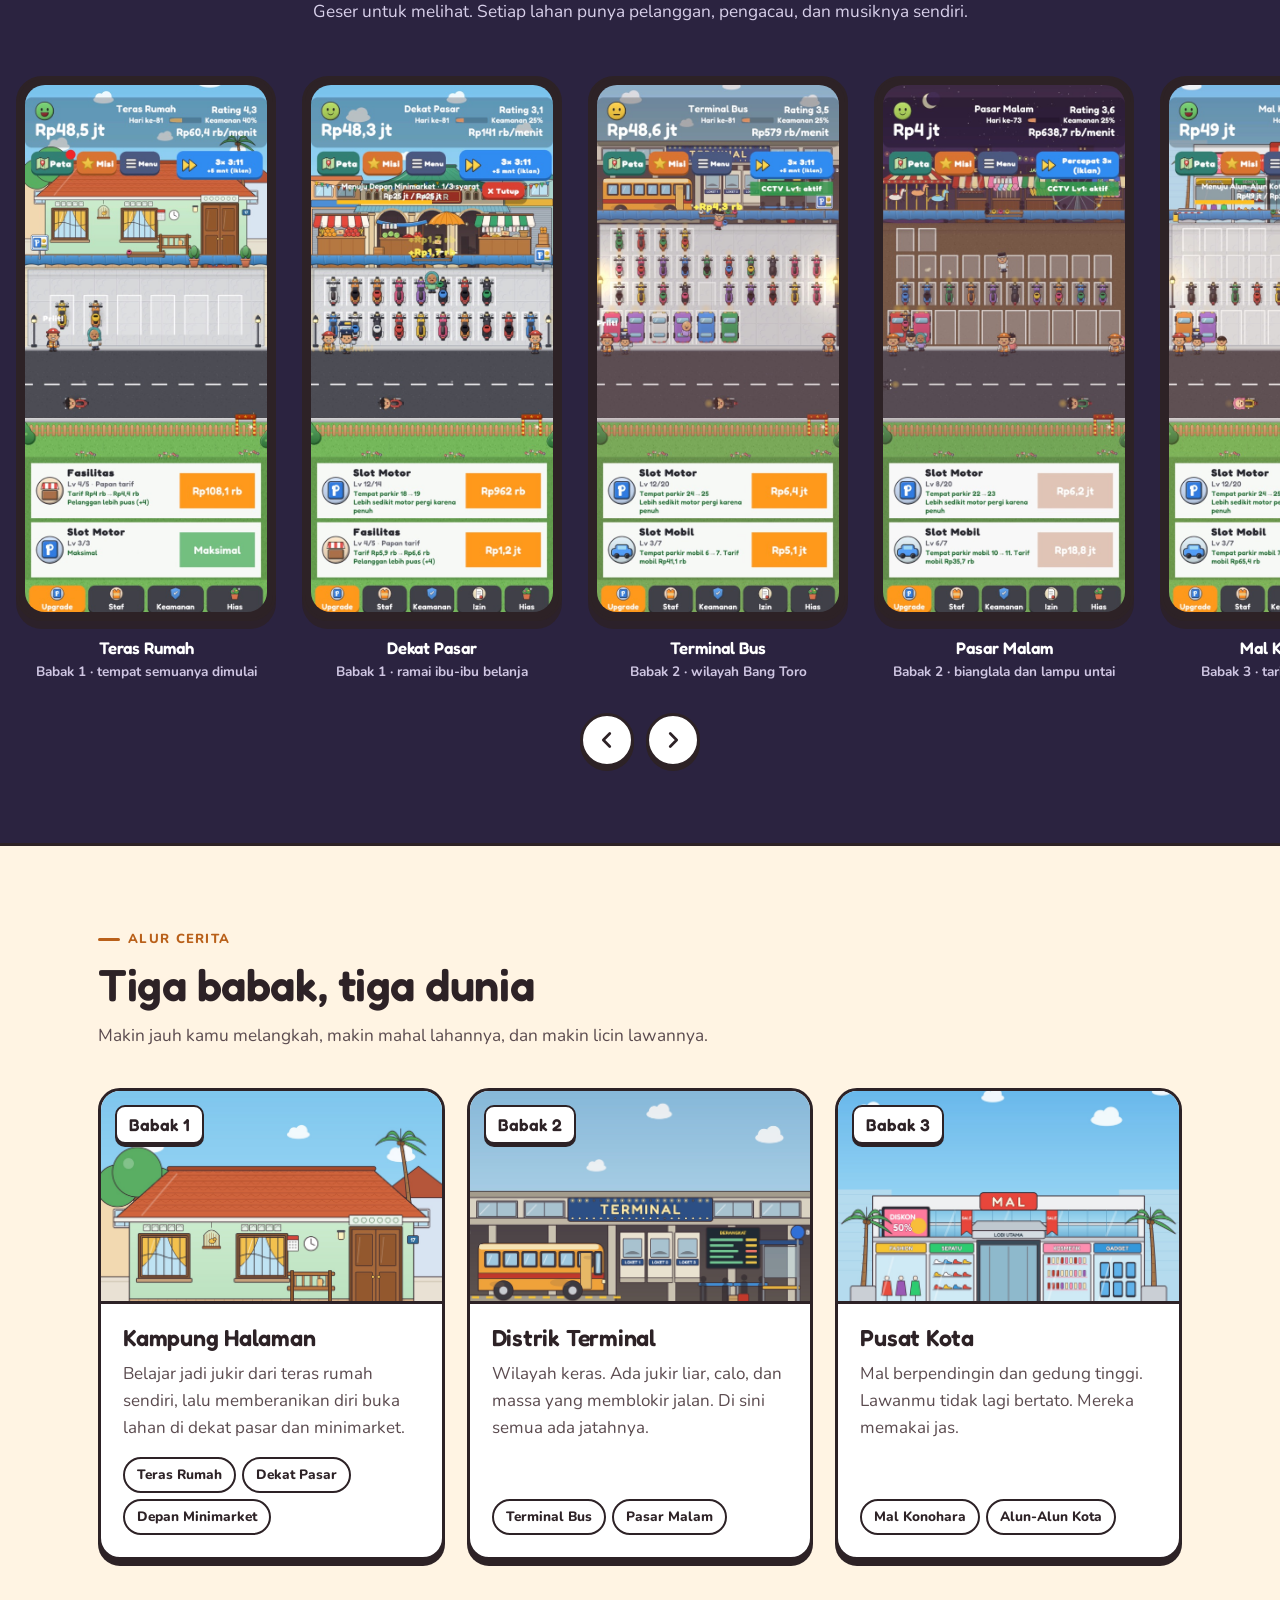
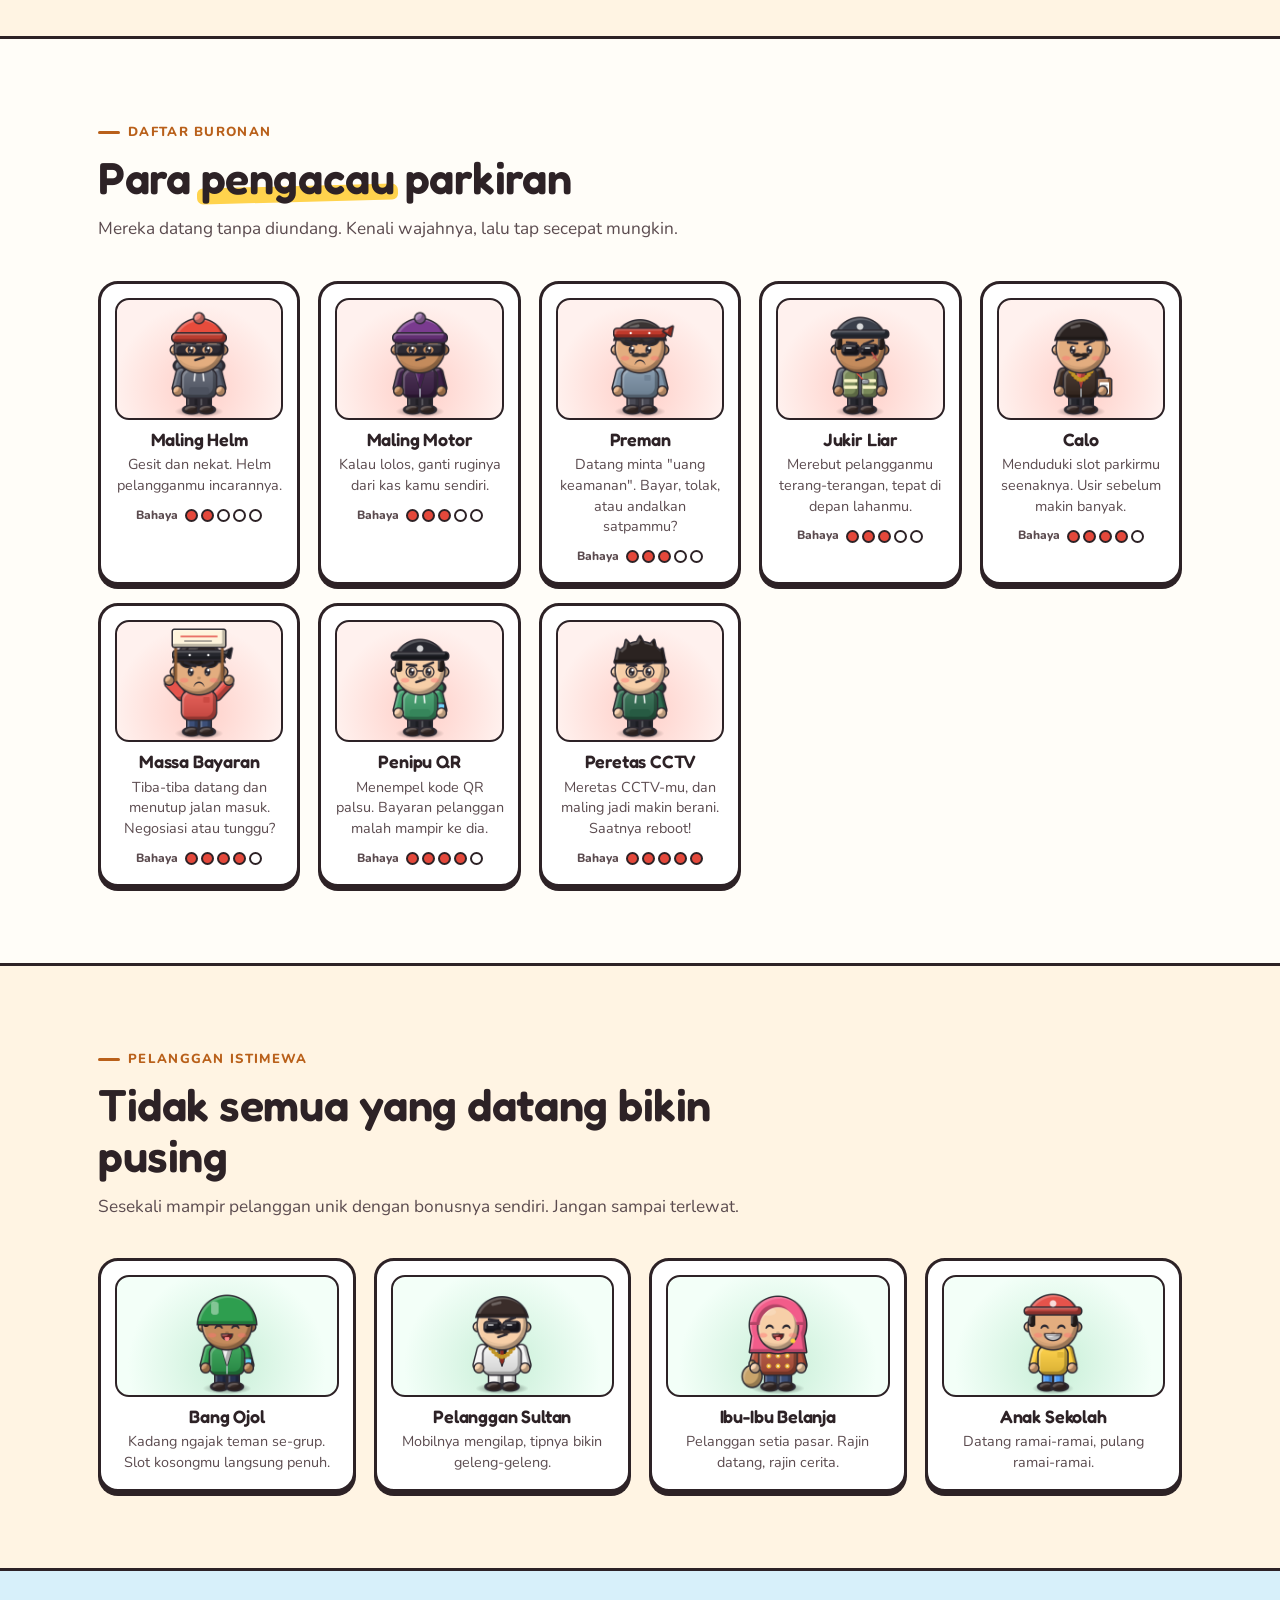
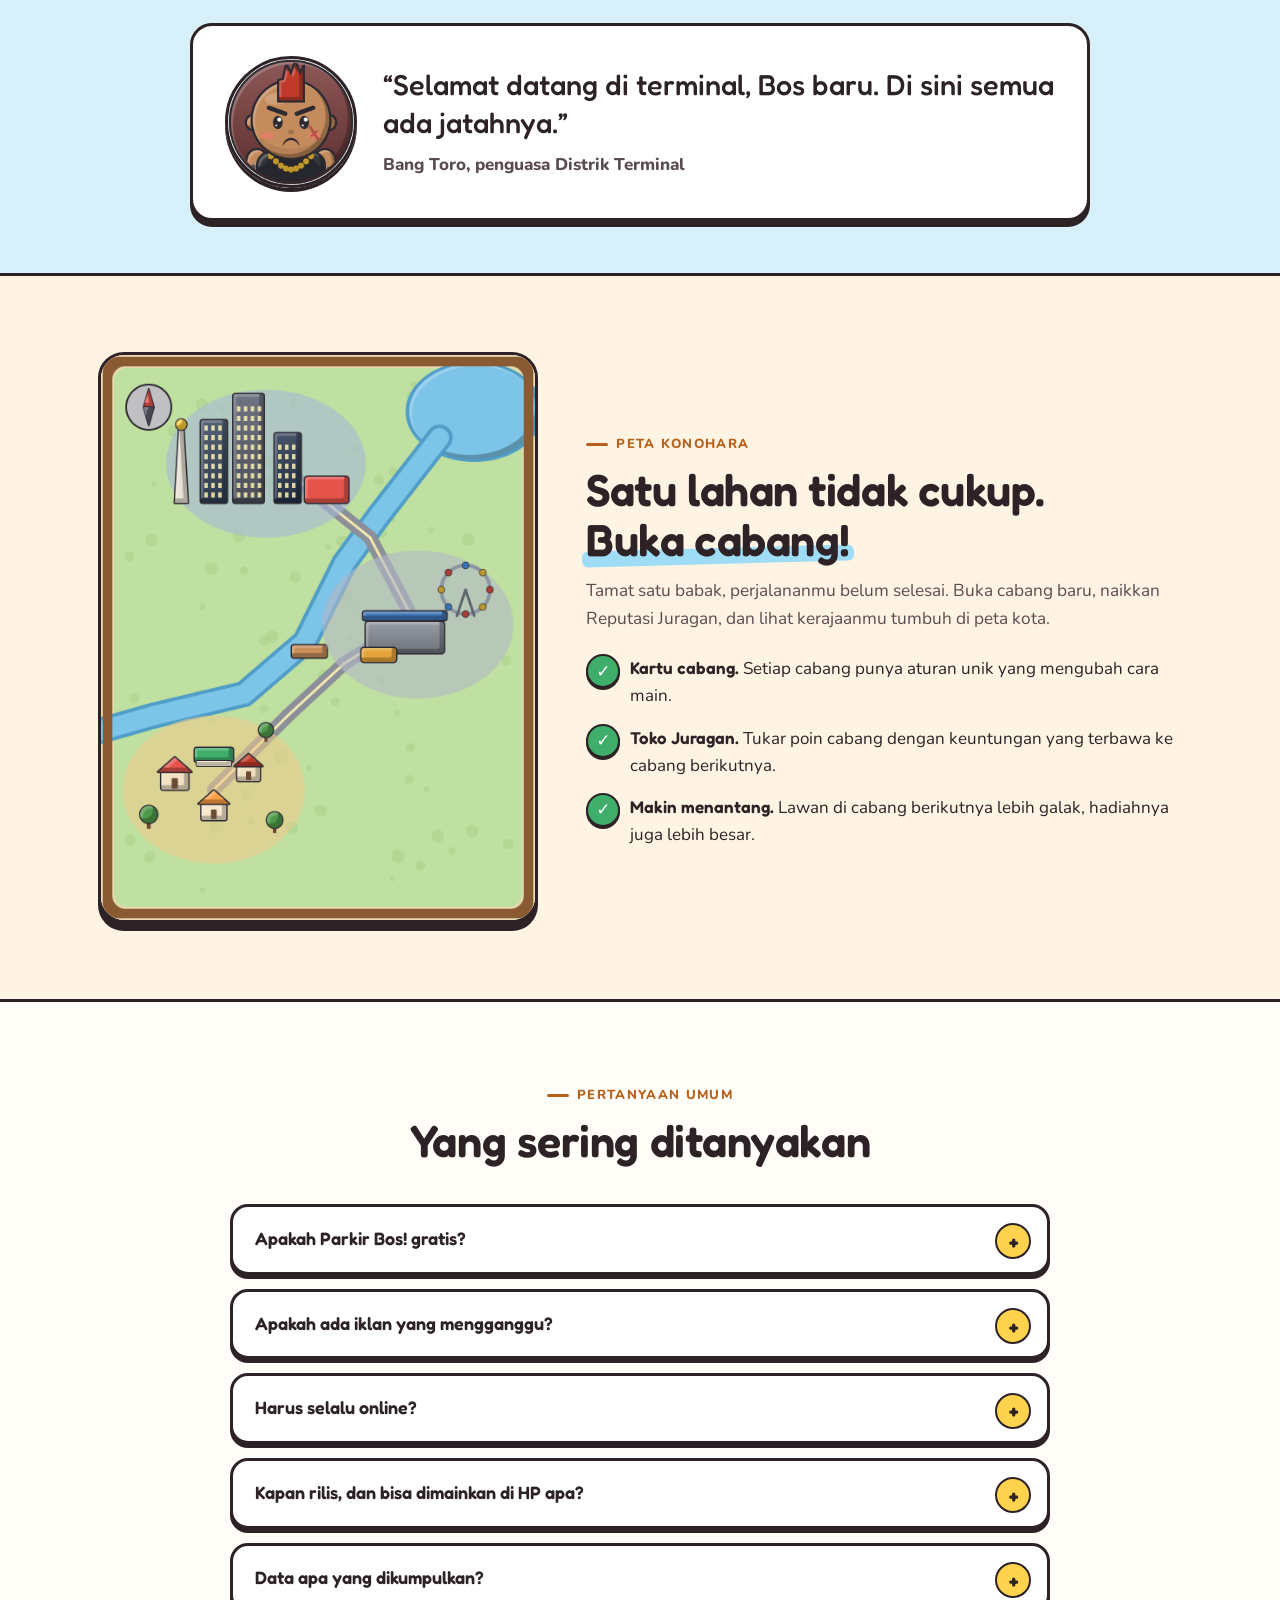
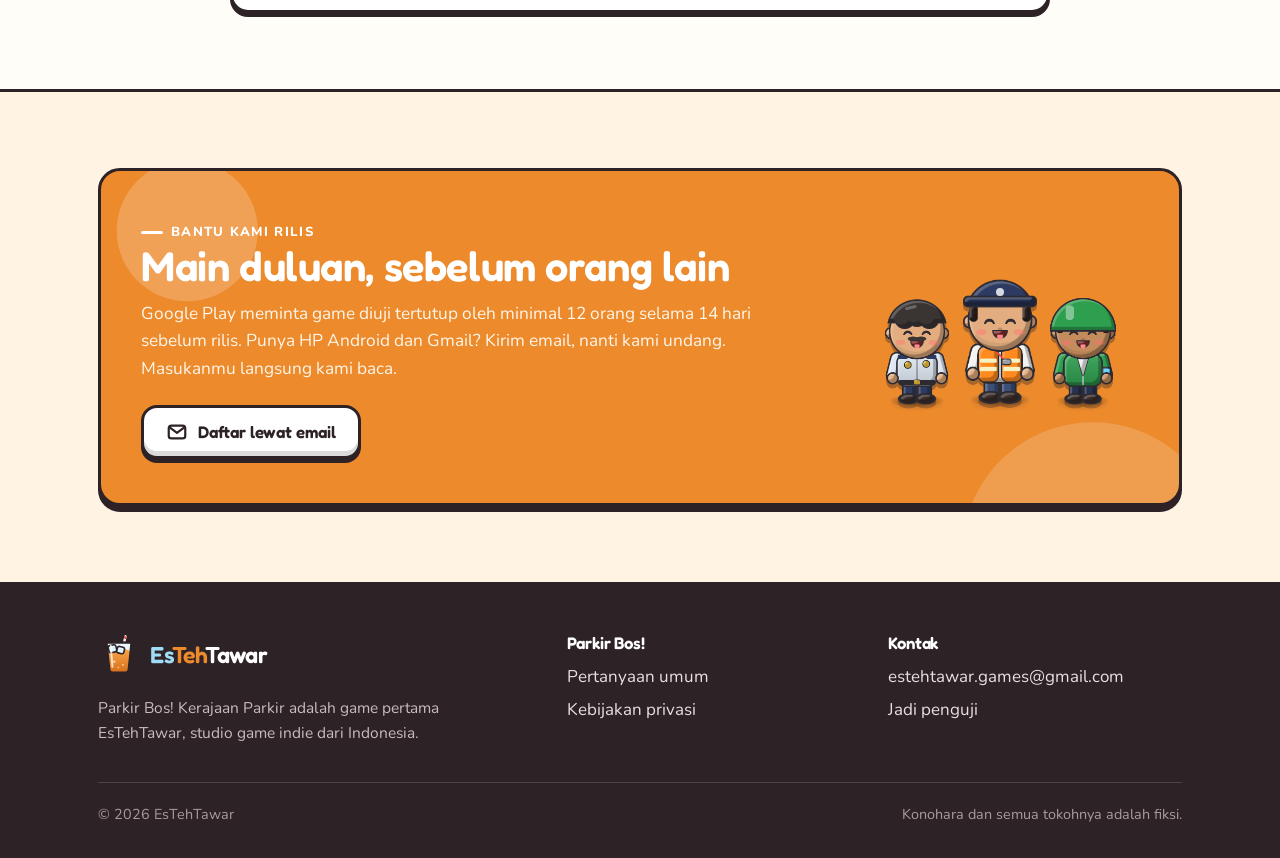
==== commit 5f61b64c: "Menu HP: panel samping (☰) berisi semua link, tombol tema selalu terlihat; tidak ada geser samping d" ====
--- a/parkir-bos/index.html
+++ b/parkir-bos/index.html
@@ -16,7 +16,7 @@
   <link rel="preconnect" href="https://fonts.googleapis.com">
   <link rel="preconnect" href="https://fonts.gstatic.com" crossorigin>
   <link href="https://fonts.googleapis.com/css2?family=Fredoka:wght@500;600;700&family=Nunito:wght@400;700;800&display=swap" rel="stylesheet">
-  <link rel="stylesheet" href="../style.css?v=202610211442">
+  <link rel="stylesheet" href="../style.css?v=202610211449">
   <script>document.documentElement.classList.add("js");try{var t=localStorage.getItem("theme");if(t==="dark"||t==="light")document.documentElement.setAttribute("data-theme",t);}catch(e){}</script>
 </head>
 <body>
@@ -28,13 +28,20 @@
         <img src="../img/logo.svg" width="42" height="42" alt="">
         <span class="wordmark"><span class="es">Es</span><span class="teh">Teh</span>Tawar</span>
       </a>
-      <nav class="nav" aria-label="Menu utama">
-        <a href="./" aria-current="page">Parkir Bos!</a>
-        <a class="hide-sm" href="#faq">FAQ</a>
+      <nav class="nav" id="menu" aria-label="Menu utama">
+        <div class="drawer-head"><span class="display">Menu</span><button class="menu-close" type="button" data-menu-close aria-label="Tutup menu">✕</button></div>
+        <a class="drawer-only" href="../">Beranda</a>
+        <a href="../parkir-bos/" aria-current="page">Parkir Bos!</a>
+        <a href="#faq">FAQ</a>
+        <a class="drawer-only" href="../parkir-bos/privasi/">Kebijakan privasi</a>
+        <a href="mailto:estehtawar.games@gmail.com">Kontak</a>
         <a class="btn small green" href="#penguji">Jadi penguji</a>
-        <button class="theme-btn" type="button" data-theme-toggle aria-label="Ganti tema siang atau malam"><span class="moon" aria-hidden="true">🌙</span><span class="sun" aria-hidden="true">☀️</span></button>
+        <img class="drawer-only drawer-art sprite" src="../img/sprites/jukir_1.png" alt="">
       </nav>
+      <button class="theme-btn" type="button" data-theme-toggle aria-label="Ganti tema siang atau malam"><span class="moon" aria-hidden="true">🌙</span><span class="sun" aria-hidden="true">☀️</span></button>
+      <button class="menu-btn" type="button" data-menu-toggle aria-controls="menu" aria-expanded="false" aria-label="Buka menu"><span></span><span></span><span></span></button>
     </div>
+    <div class="nav-backdrop" data-menu-close></div>
   </header>
 
   <main id="isi">
@@ -293,6 +300,6 @@
     </div>
   </footer>
 
-  <script src="../main.js?v=202610211442" defer></script>
+  <script src="../main.js?v=202610211449" defer></script>
 </body>
 </html>
--- a/style.css
+++ b/style.css
@@ -130,13 +130,60 @@
 }
 .nav a:not(.btn):hover, .nav a[aria-current="page"] { background: var(--surface); box-shadow: inset 0 0 0 2px var(--line); }
 .nav .btn { margin-left: 8px; }
+/* Tombol menu ☰ dan isi khusus panel samping: hanya di HP */
+.menu-btn, .drawer-only, .drawer-head { display: none; }
+.menu-btn {
+  width: 42px; height: 42px; flex: none; margin-left: 8px; padding: 0; cursor: pointer;
+  border: var(--border); border-radius: 12px; background: var(--surface); box-shadow: var(--pop-sm);
+  flex-direction: column; align-items: center; justify-content: center; gap: 4px;
+}
+.menu-btn span { display: block; width: 18px; height: 3px; border-radius: 3px; background: var(--text); transition: transform 0.25s, opacity 0.2s; }
+.menu-btn:active { transform: translateY(3px); box-shadow: 0 1px 0 var(--line); }
+.nav-open .menu-btn span:nth-child(1) { transform: translateY(7px) rotate(45deg); }
+.nav-open .menu-btn span:nth-child(2) { opacity: 0; }
+.nav-open .menu-btn span:nth-child(3) { transform: translateY(-7px) rotate(-45deg); }
+.nav-backdrop { display: none; }
+
 @media (max-width: 760px) {
-  .nav a.hide-sm { display: none; }
+  /* Efek blur header membuat panel fixed terkurung di dalam header, jadi dimatikan di HP. */
+  .site-header { backdrop-filter: none; -webkit-backdrop-filter: none; background: var(--cream); }
   .wordmark { font-size: 1.22rem; }
   .logo img { width: 36px; height: 36px; }
-  .nav .btn { padding: 8px 12px; font-size: 0.9rem; margin-left: 2px; }
-}
-@media (max-width: 420px) { .nav a:not(.btn) { display: none; } .logo { gap: 6px; } }
+  .logo { gap: 7px; }
+  .site-header .theme-btn { margin-left: auto; }
+  .menu-btn { display: flex; }
+  .nav:focus { outline: none; }
+
+  /* Panel samping dari kanan */
+  .nav {
+    position: fixed; top: 0; right: 0; bottom: 0; z-index: 40; width: min(320px, 86vw);
+    flex-direction: column; align-items: stretch; gap: 6px; margin: 0; padding: 16px 18px 24px;
+    background: var(--surface); border-left: var(--border); box-shadow: -6px 0 0 var(--line);
+    overflow-y: auto; overscroll-behavior: contain;
+    transform: translateX(110%); visibility: hidden;
+    transition: transform 0.3s cubic-bezier(.2,.8,.2,1), visibility 0s linear 0.3s;
+  }
+  .nav-open .nav { transform: none; visibility: visible; transition: transform 0.3s cubic-bezier(.2,.8,.2,1), visibility 0s; }
+  .nav .drawer-only { display: flex; }
+  .drawer-head { display: flex; align-items: center; justify-content: space-between; padding: 2px 2px 10px; margin-bottom: 4px; border-bottom: 2px dashed var(--line); }
+  .drawer-head .display { font-size: 1.4rem; }
+  .menu-close {
+    width: 40px; height: 40px; border: var(--border); border-radius: 12px; background: var(--sun); color: var(--ink);
+    font-size: 1.1rem; font-weight: 900; cursor: pointer; box-shadow: 0 3px 0 var(--line);
+  }
+  .nav a:not(.btn) { display: flex; align-items: center; padding: 13px 14px; font-size: 1.12rem; border-radius: 14px; }
+  .nav a:not(.btn)::after { content: "›"; margin-left: auto; font-size: 1.4rem; opacity: 0.45; }
+  .nav .btn { margin: 12px 0 0; justify-content: center; padding: 14px; font-size: 1.08rem; }
+  .drawer-art { width: 96px; margin: auto auto 0; padding-top: 18px; animation: bob 1.8s ease-in-out infinite; transform-origin: 50% 100%; }
+
+  .nav-backdrop {
+    display: block; position: fixed; inset: 0; z-index: 35; background: rgba(18, 12, 26, 0.55);
+    opacity: 0; pointer-events: none; transition: opacity 0.3s;
+  }
+  .nav-open .nav-backdrop { opacity: 1; pointer-events: auto; }
+  .nav-open body { overflow: hidden; }
+}
+@media (max-width: 360px) { .wordmark { font-size: 1.08rem; } .theme-btn, .menu-btn { width: 38px; height: 38px; } }
 
 /* ---------- Bagian umum ---------- */
 .section { padding: 76px 0; position: relative; }
@@ -362,7 +409,8 @@
 }
 .game-hero .lead { max-width: 640px; margin: 22px auto 0; font-size: 1.15rem; color: #f2ecfa; }
 .game-hero .actions { display: flex; flex-wrap: wrap; justify-content: center; gap: 14px; margin-top: 28px; }
-.lineup { display: flex; justify-content: center; align-items: flex-end; gap: clamp(0px, 1.2vw, 16px); margin-top: 40px; padding: 0 4px; }
+.lineup { display: flex; justify-content: center; align-items: flex-end; gap: clamp(0px, 1.2vw, 16px); margin-top: 40px; padding: 0 4px; overflow: hidden; }
+@media (max-width: 380px) { .lineup img { width: 40px !important; } }
 .lineup img { width: clamp(46px, 10.5vw, 118px); transform-origin: 50% 100%; animation: bob 2s ease-in-out infinite; filter: drop-shadow(0 6px 0 rgba(0,0,0,0.35)); }
 .lineup img:nth-child(2n) { animation-delay: -0.5s; }
 .lineup img:nth-child(3n) { animation-delay: -1.1s; }
@@ -418,7 +466,8 @@
 
 /* Kartu tokoh (pengacau dan pelanggan) */
 .roster { display: grid; grid-template-columns: repeat(auto-fill, minmax(min(190px, 100%), 1fr)); gap: 18px; }
-@media (max-width: 520px) { .roster { grid-template-columns: 1fr 1fr; gap: 12px; } }
+@media (max-width: 520px) { .roster { grid-template-columns: repeat(2, minmax(0, 1fr)); gap: 12px; } .who { padding: 12px 10px 14px; } }
+@media (max-width: 360px) { .danger span { display: none; } .danger i { width: 11px; height: 11px; } }
 .who {
   background: var(--surface); color: var(--text); border: var(--border); border-radius: 20px; padding: 14px 14px 16px; text-align: center;
   box-shadow: var(--pop-sm); transition: transform 0.2s cubic-bezier(.3,1.5,.6,1);
@@ -431,7 +480,7 @@
 .who p { font-size: 0.9rem; color: var(--ink-soft); margin-top: 4px; line-height: 1.45; }
 .roster.villains .who .portrait { background: radial-gradient(circle at 50% 75%, #ffcfc8, #fff1ee 70%); }
 .roster.guests { grid-template-columns: repeat(4, 1fr); }
-@media (max-width: 760px) { .roster.guests { grid-template-columns: 1fr 1fr; } }
+@media (max-width: 760px) { .roster.guests { grid-template-columns: repeat(2, minmax(0, 1fr)); } }
 .roster.guests .who .portrait { background: radial-gradient(circle at 50% 75%, #c9efd8, #f3fff8 70%); }
 .danger { display: flex; justify-content: center; align-items: center; gap: 3px; margin-top: 10px; font-size: 0.75rem; font-weight: 800; color: var(--ink-soft); }
 .danger i { width: 13px; height: 13px; border-radius: 50%; border: 2px solid var(--line); background: var(--surface); }
@@ -585,7 +634,7 @@
   :root:not([data-theme="light"]) .theme-btn .moon { display: none; }
   :root:not([data-theme="light"]) .theme-btn .sun { display: inline; }
 }
-@media (max-width: 420px) { .theme-btn { width: 38px; height: 38px; font-size: 1rem; margin-left: 4px; } }
+
 
 /* ---------- Muncul saat digulir ---------- */
 .js .reveal { opacity: 0; transform: translateY(24px); transition: opacity 0.6s ease, transform 0.6s cubic-bezier(.2,.8,.2,1); }
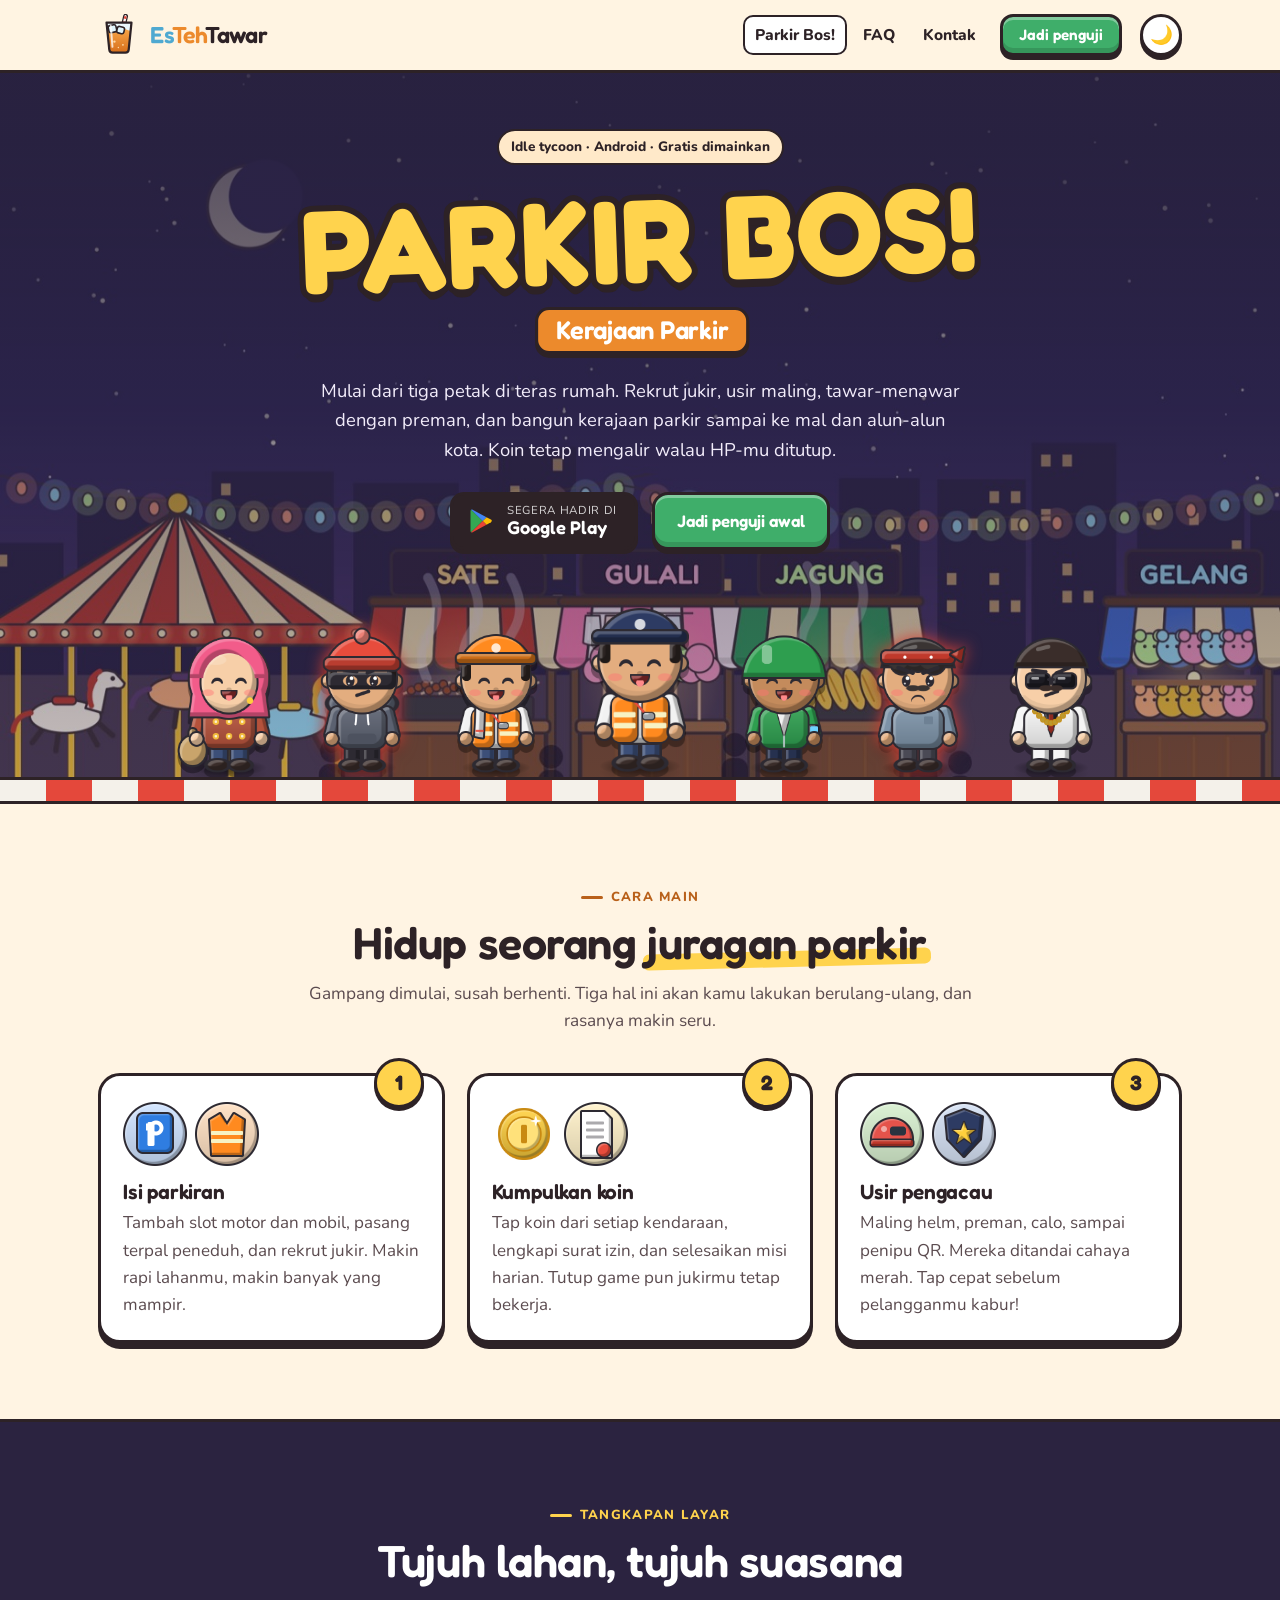
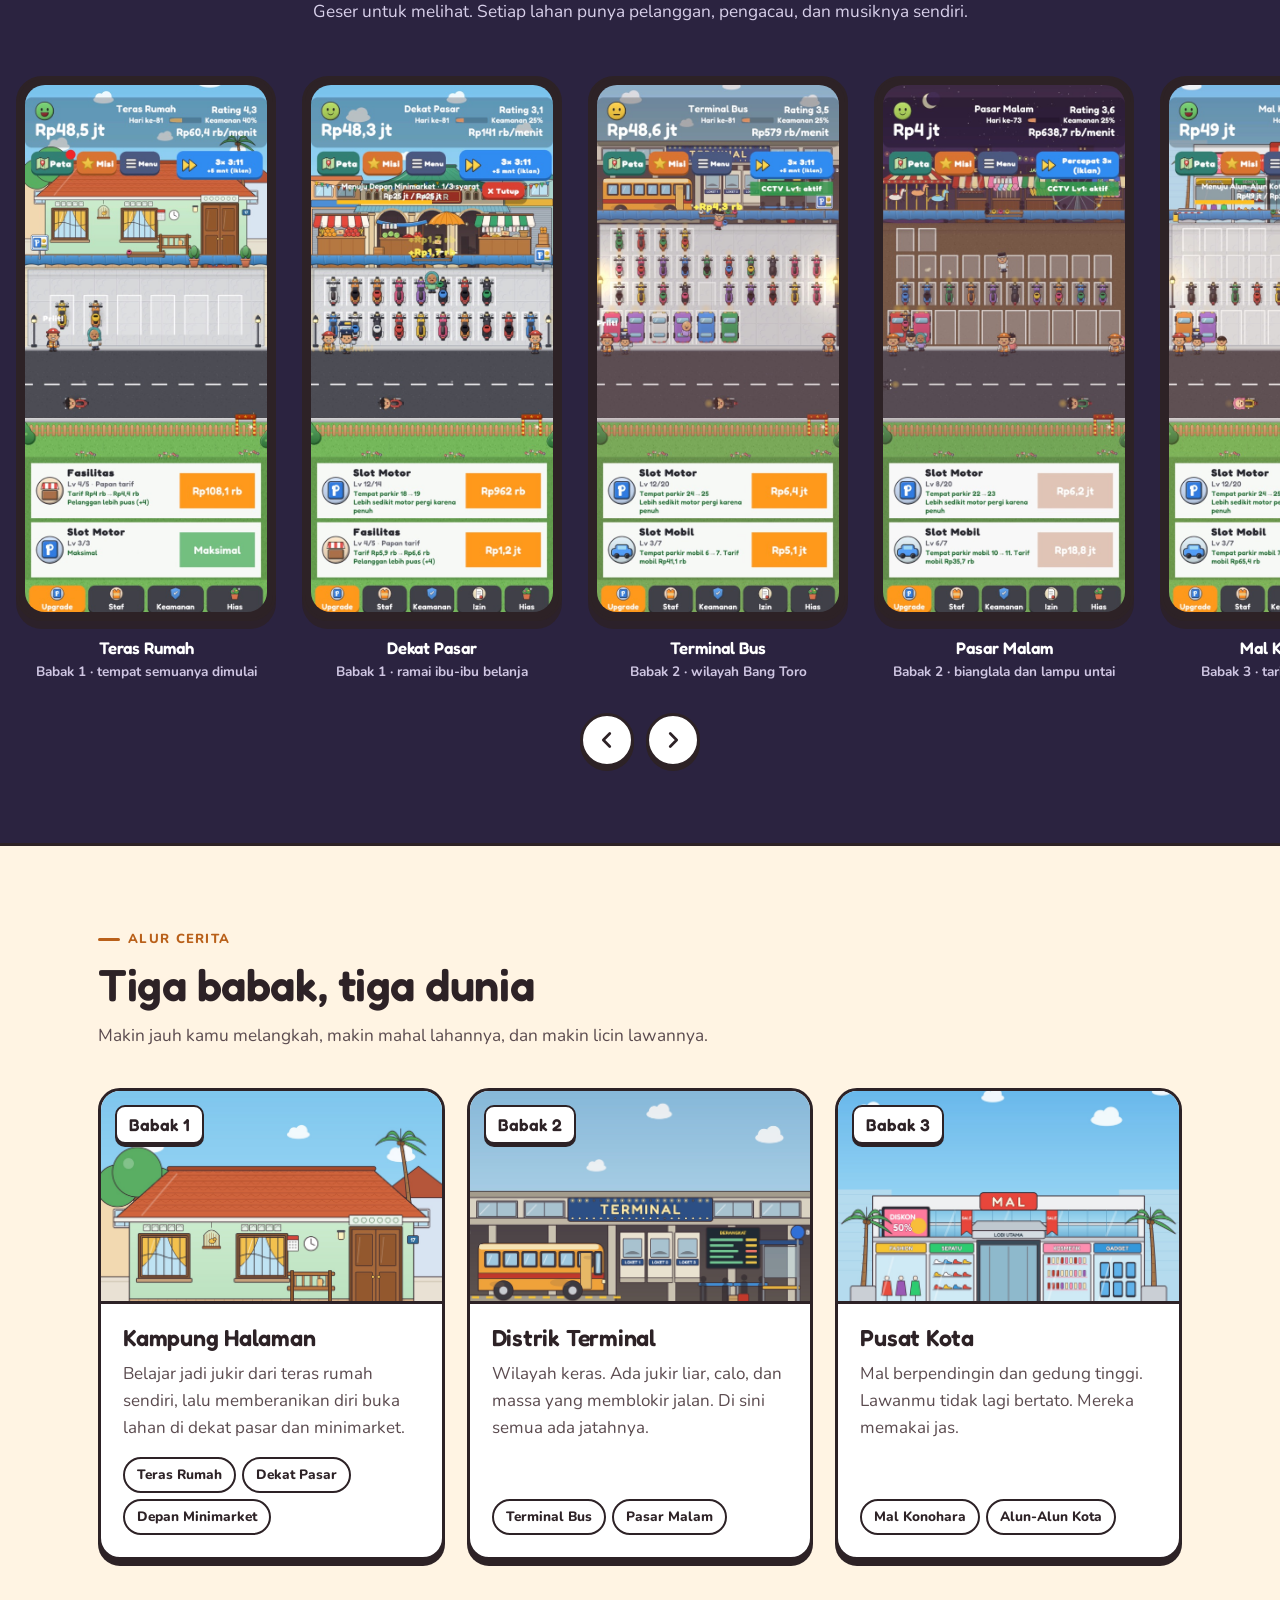
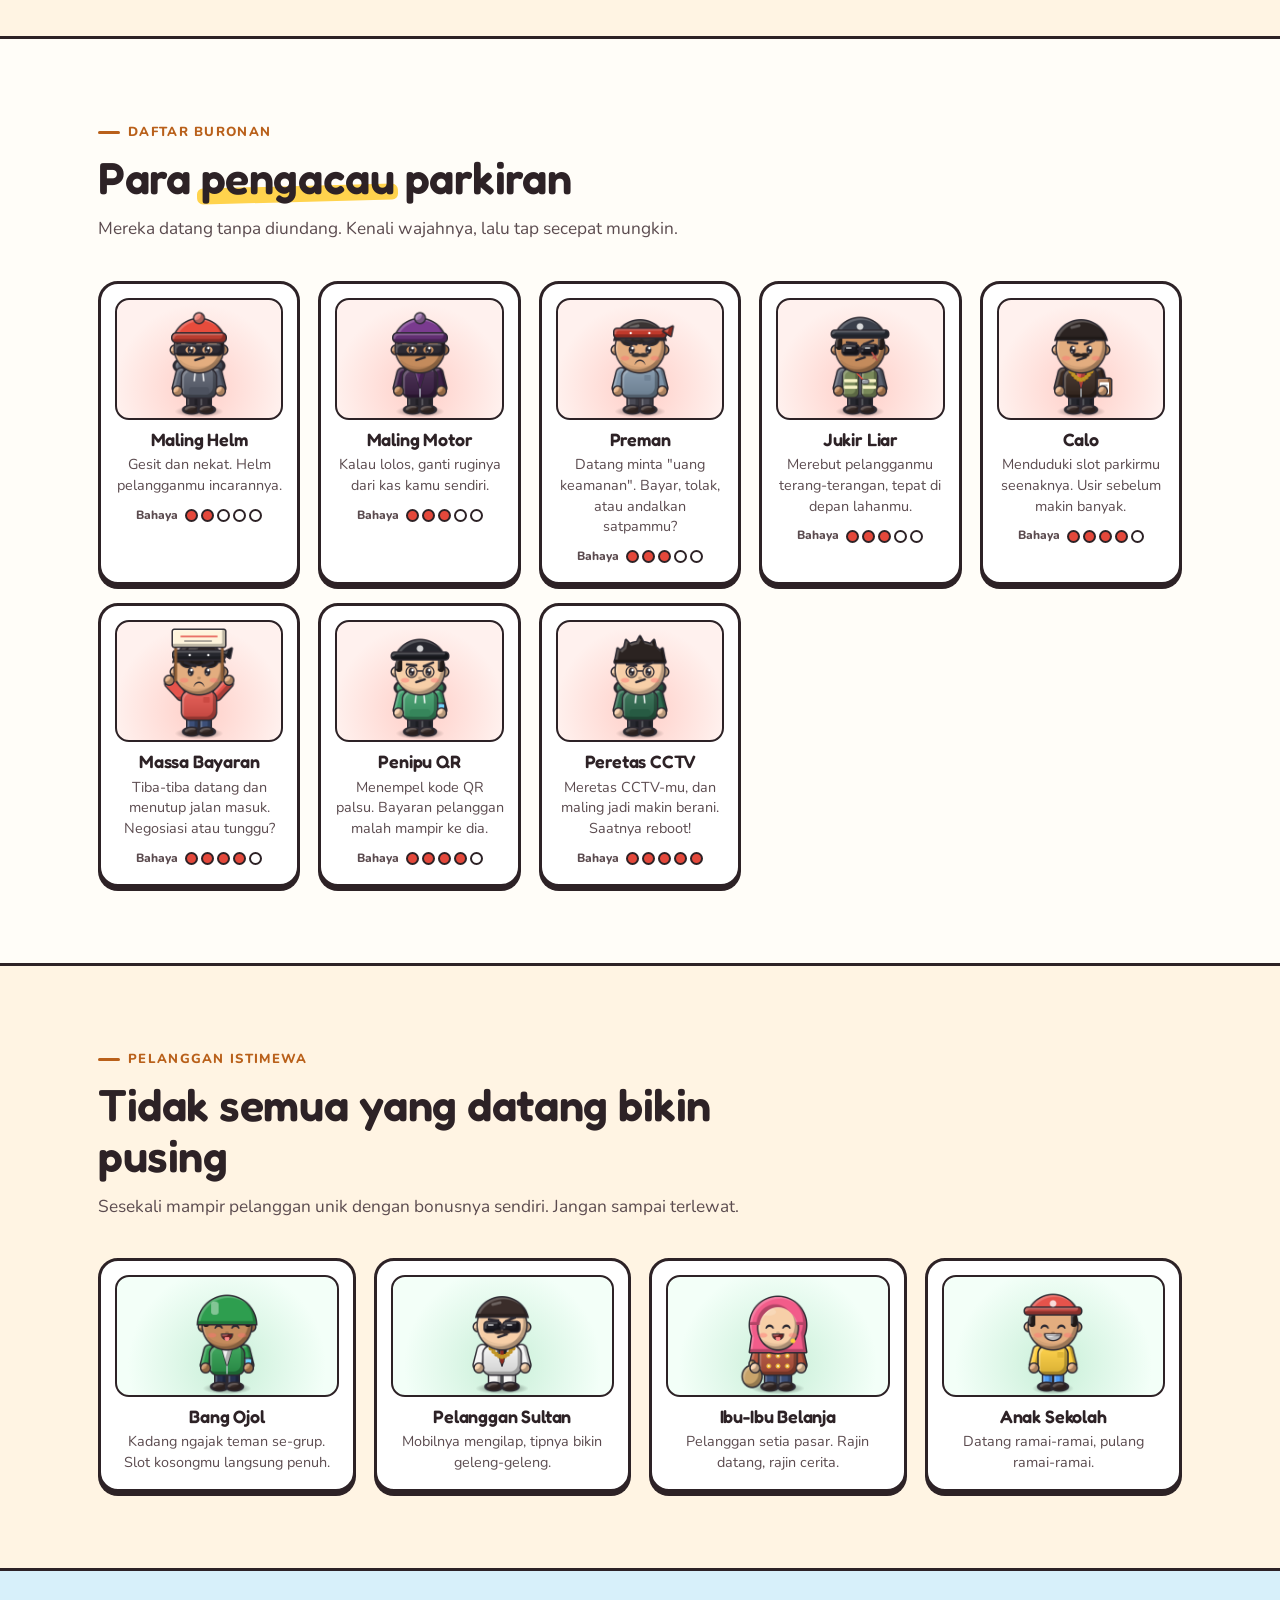
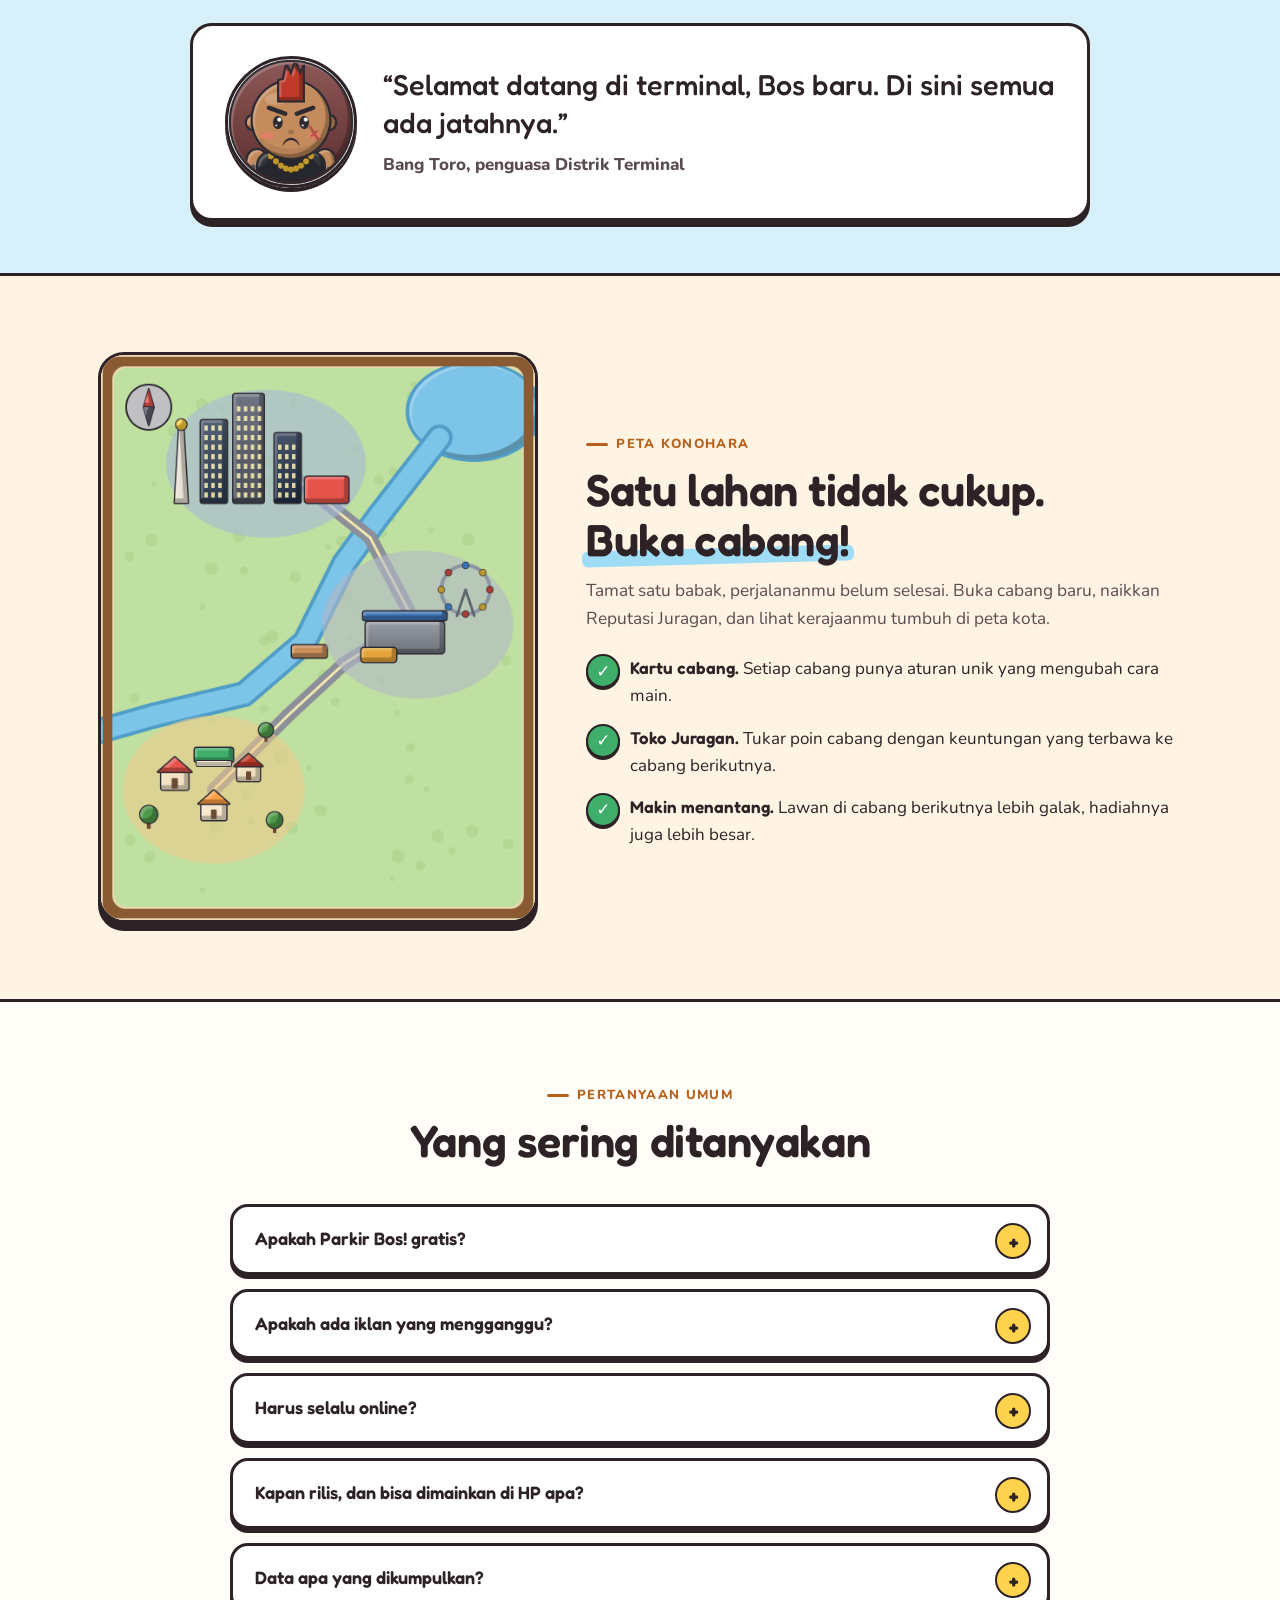
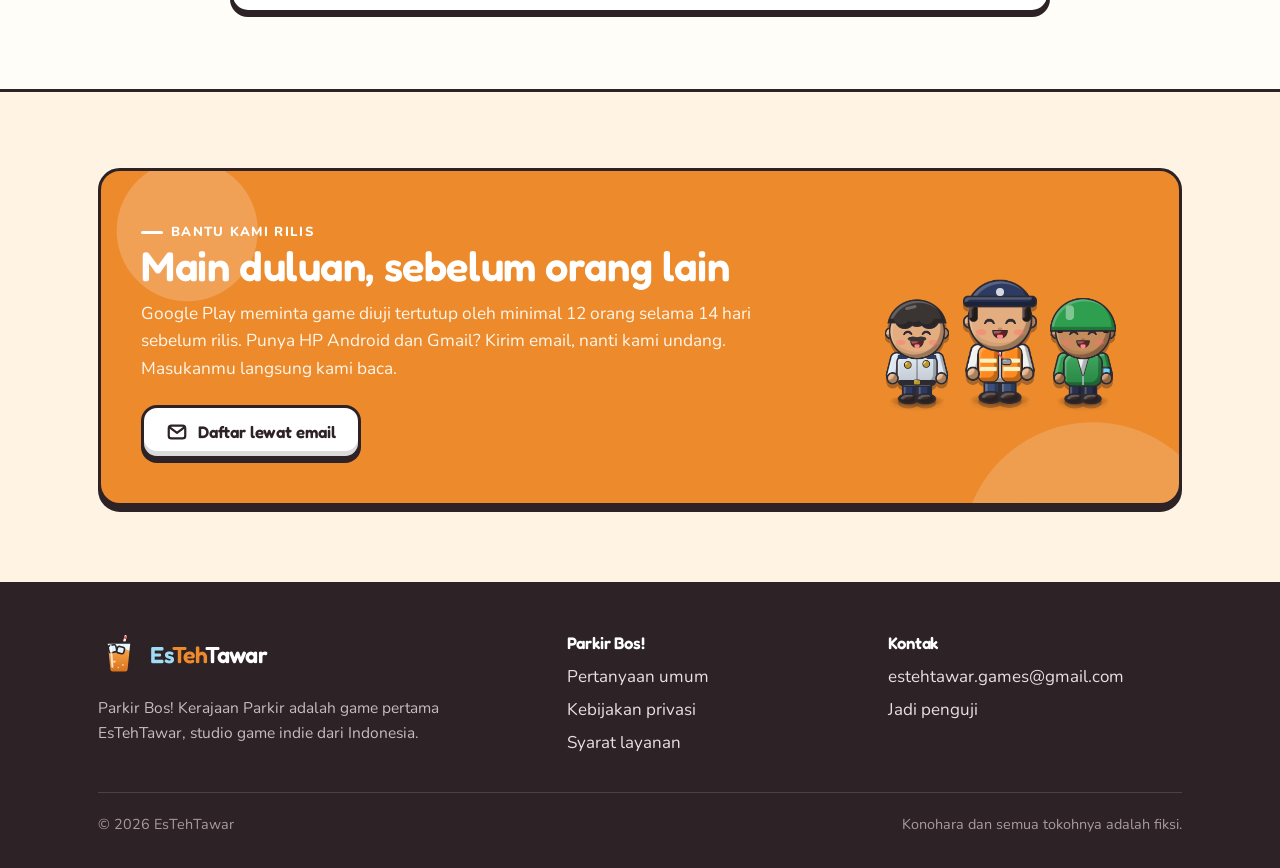
==== commit 4fa7578d: "Halaman Syarat Layanan Parkir Bos (langganan, Hapus Iklan, pengembalian dana, aturan main), ditautka" ====
--- a/parkir-bos/index.html
+++ b/parkir-bos/index.html
@@ -287,6 +287,7 @@
         <ul>
           <li><a href="#faq">Pertanyaan umum</a></li>
           <li><a href="privasi/">Kebijakan privasi</a></li>
+          <li><a href="syarat/">Syarat layanan</a></li>
         </ul>
       </div>
       <div>
